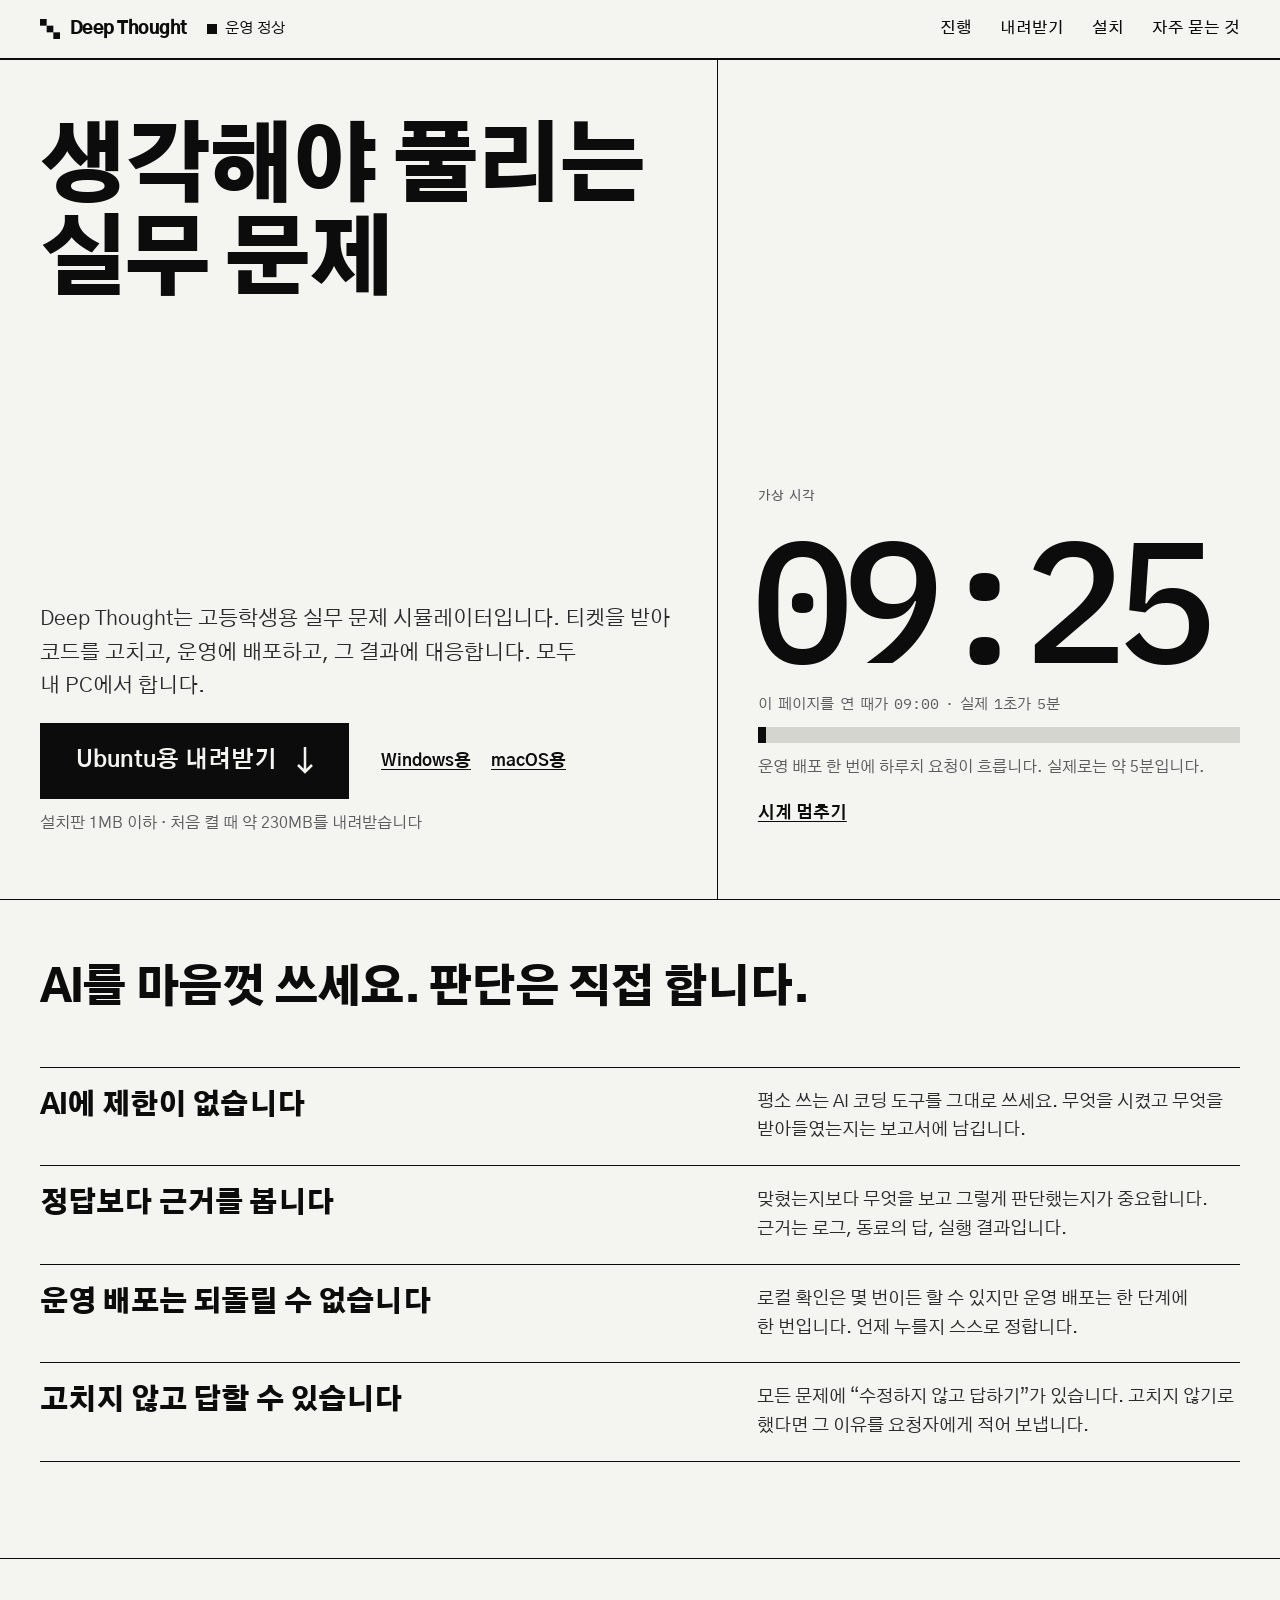
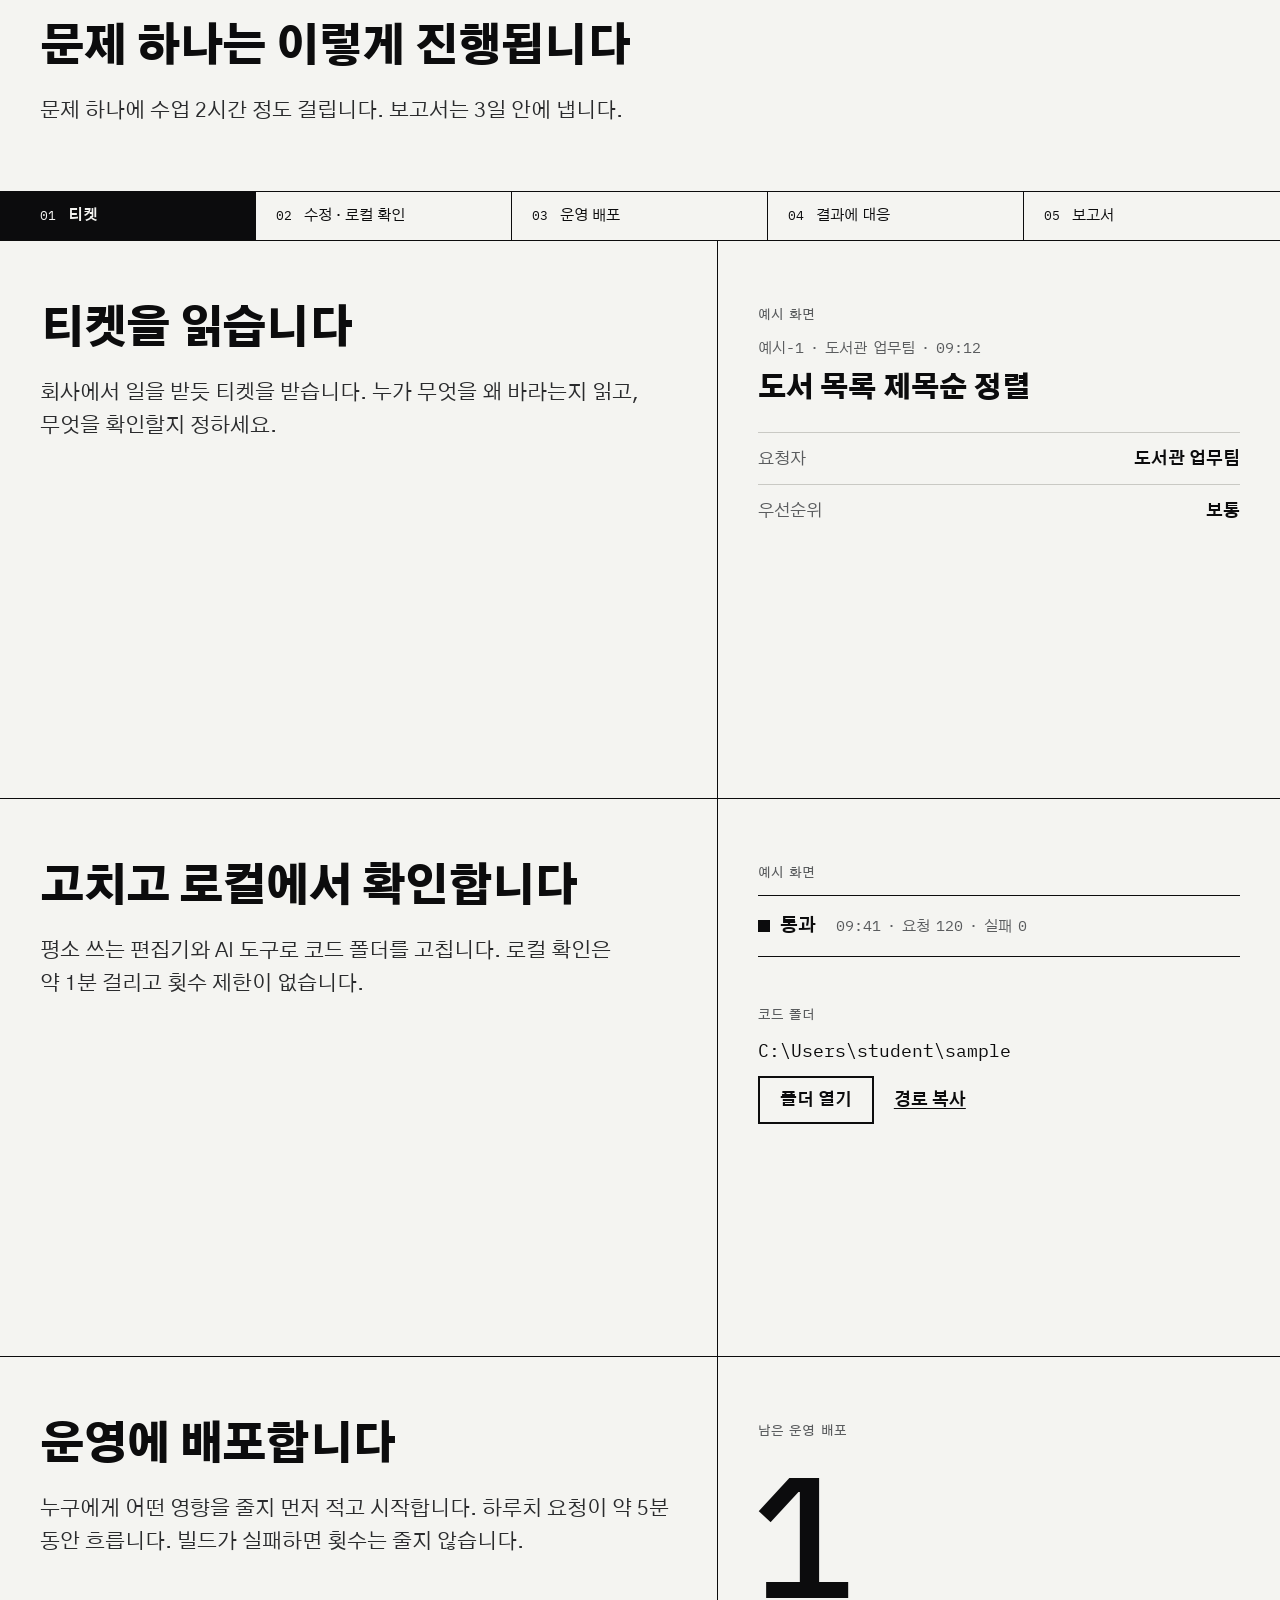
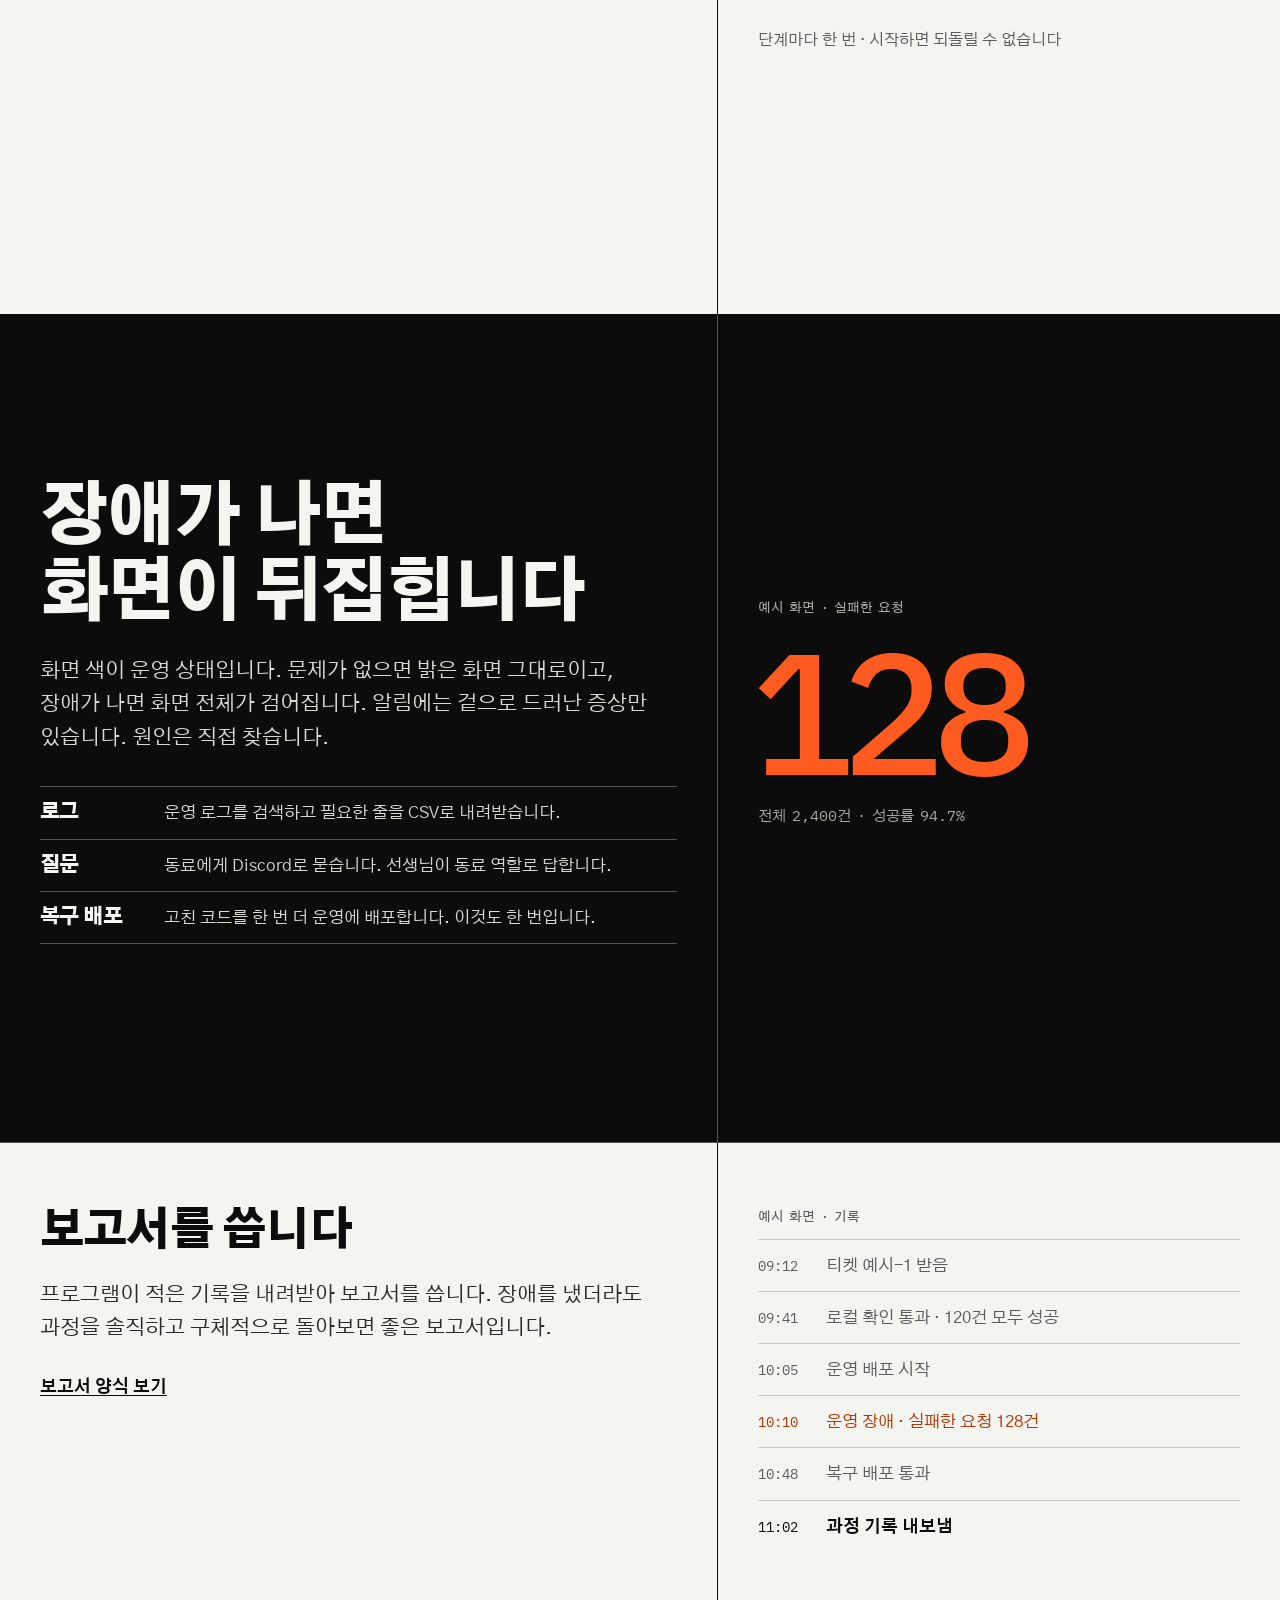
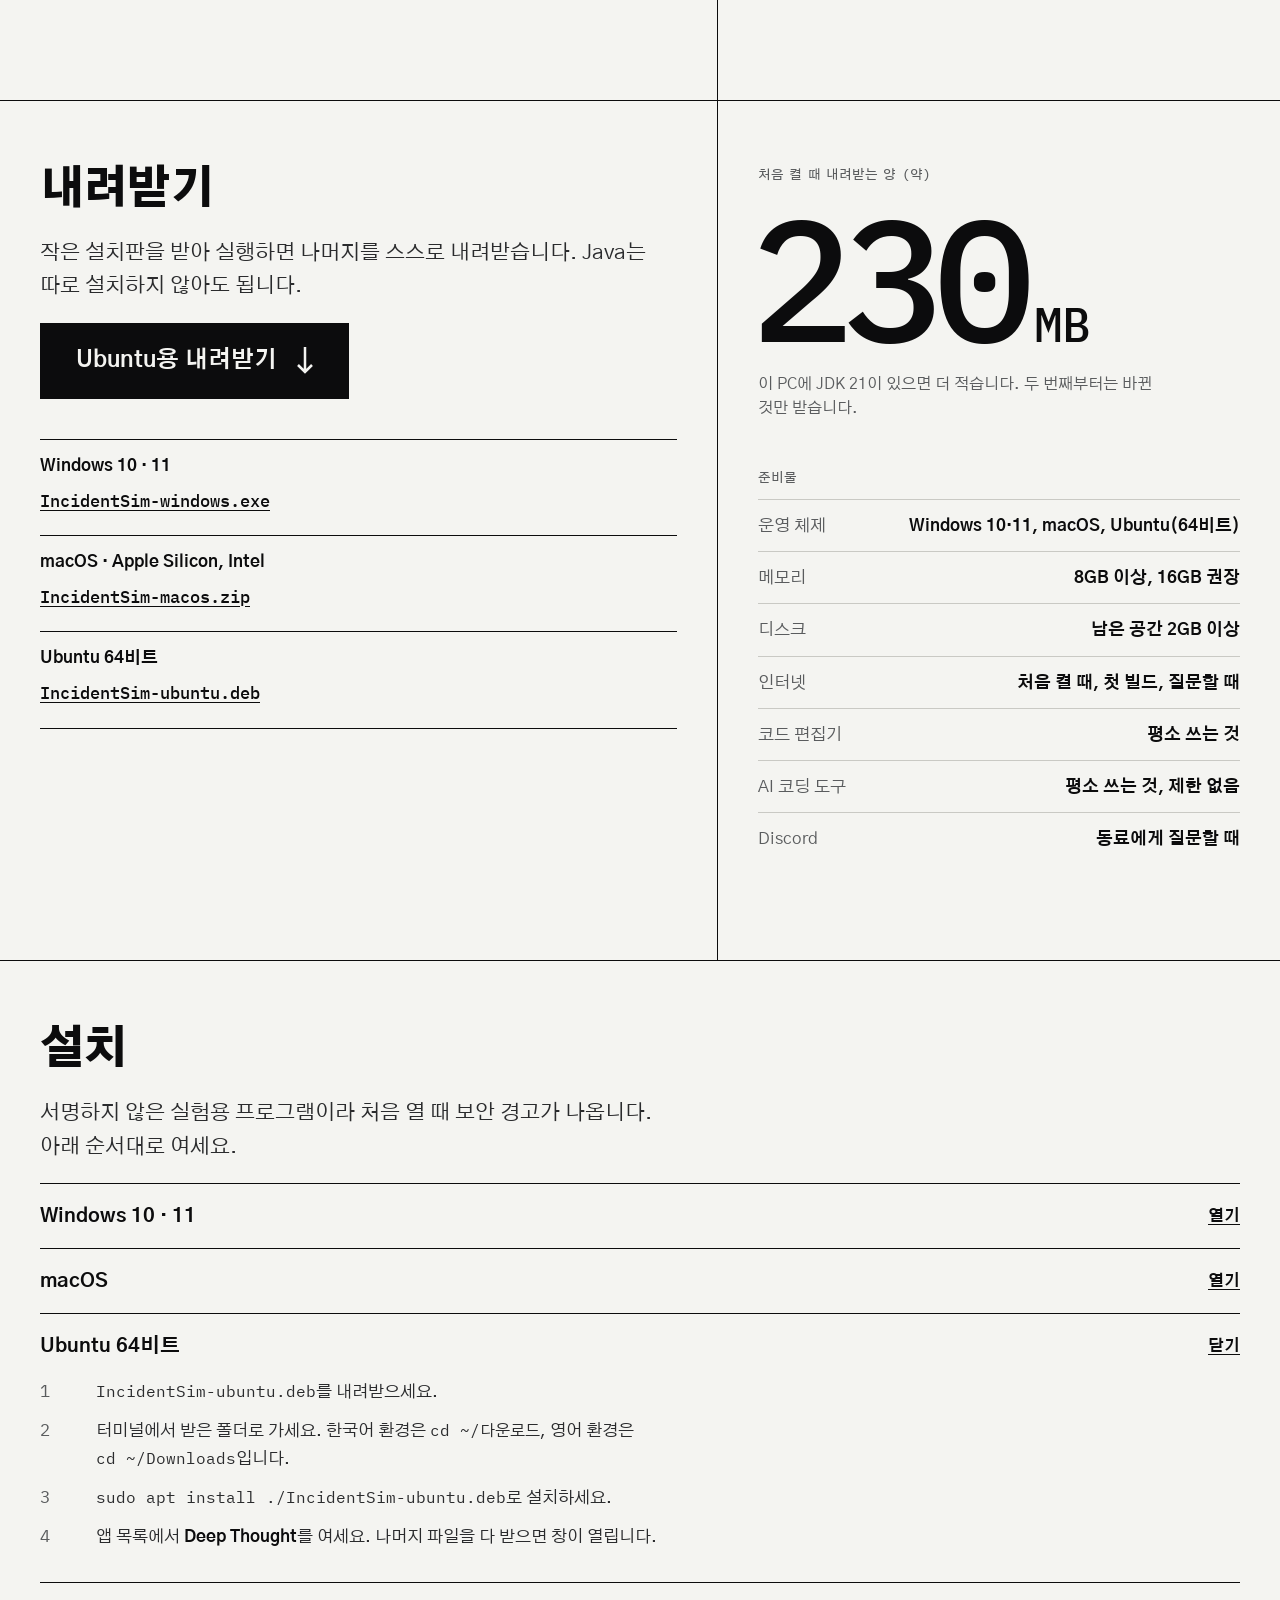
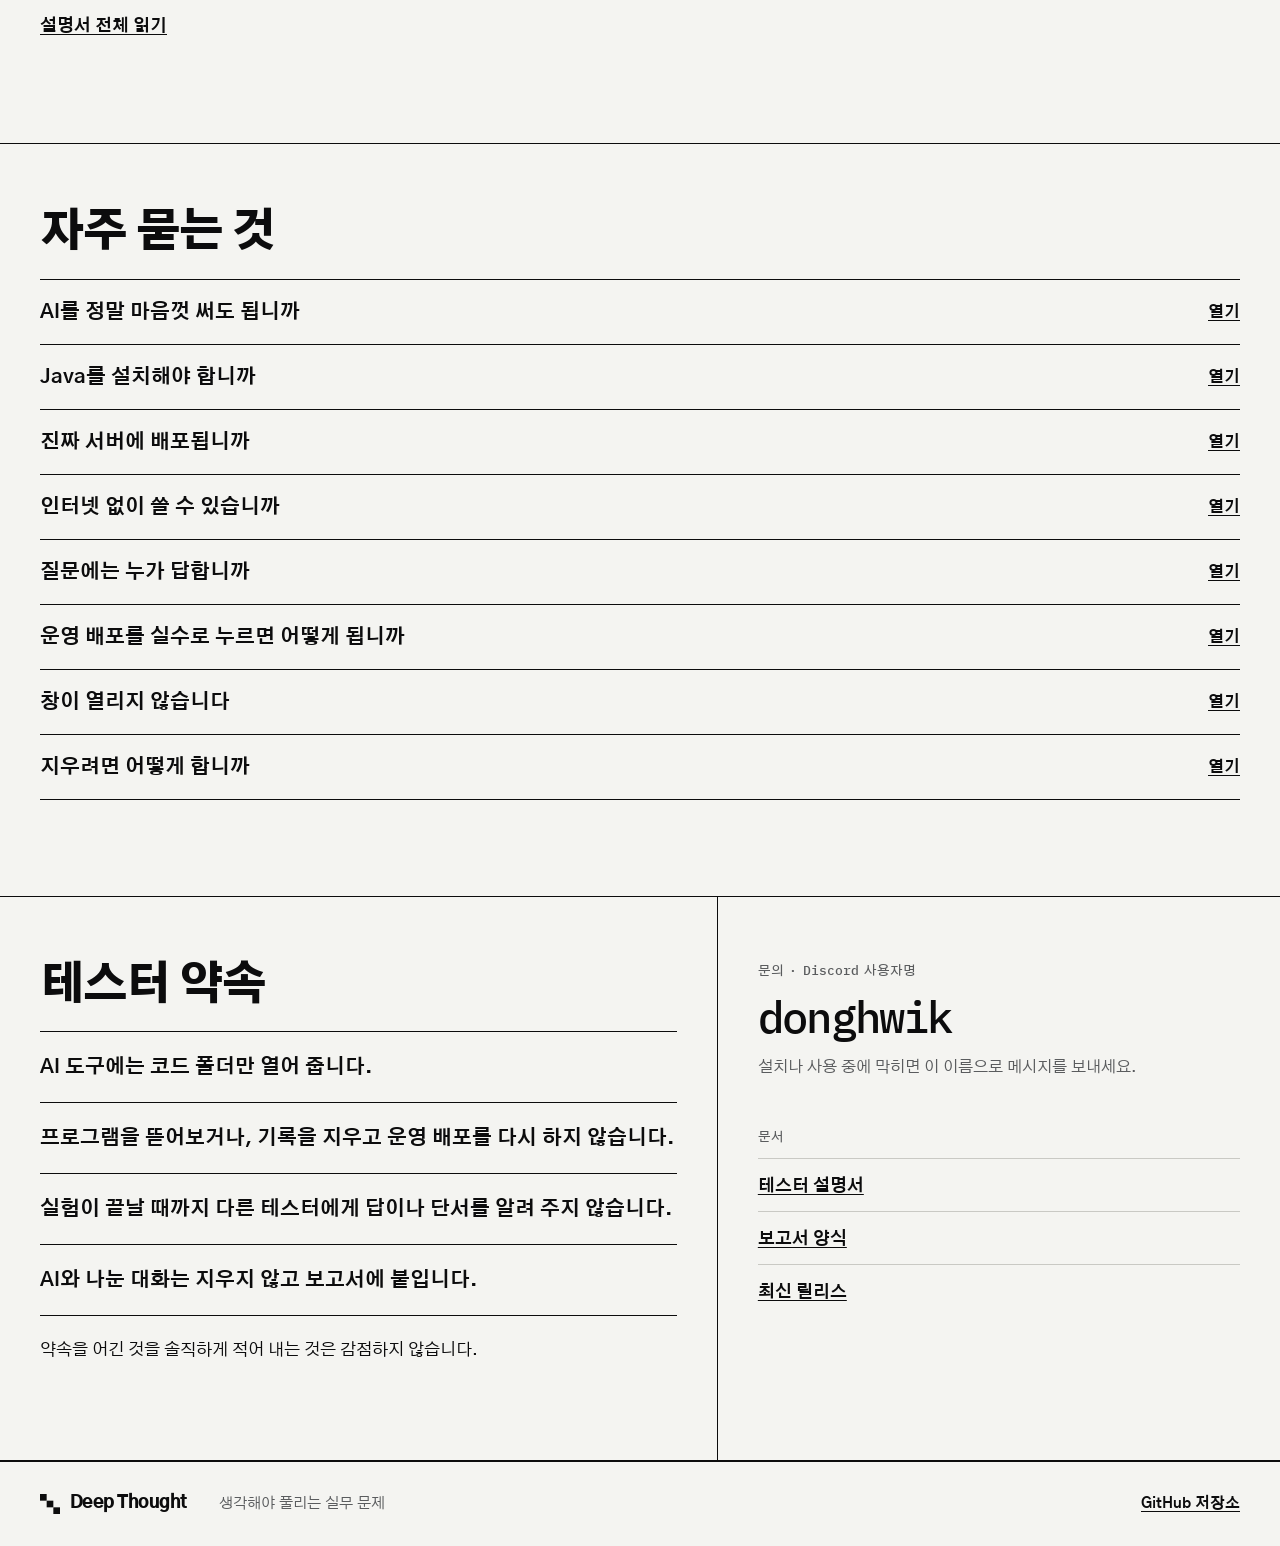
==== docs/index.html @ d958f4d1 "docs: 0.3 랜딩 페이지(docs/)와 테스터 설명서 - GitHub Pages 용 순수 HTML/CSS/JS 페이지, 404, OG 이미지, favicon - README " ====
<!doctype html>
<html lang="ko">
<head>
<meta charset="utf-8">
<meta name="viewport" content="width=device-width, initial-scale=1">
<title>Deep Thought · 생각해야 풀리는 실무 문제</title>
<meta name="description" content="티켓을 받아 코드를 고치고, 운영에 배포하고, 그 결과에 대응합니다. 내 PC에서 하는 고등학생용 실무 문제 시뮬레이터 Deep Thought입니다.">
<link rel="canonical" href="https://camelcaramel.github.io/incident-sim-tester/">
<meta name="theme-color" content="#f4f4f1">
<meta property="og:type" content="website">
<meta property="og:locale" content="ko_KR">
<meta property="og:site_name" content="Deep Thought">
<meta property="og:title" content="Deep Thought · 생각해야 풀리는 실무 문제">
<meta property="og:description" content="티켓을 받아 코드를 고치고, 운영에 배포하고, 그 결과에 대응합니다. 내 PC에서 하는 고등학생용 실무 문제 시뮬레이터입니다.">
<meta property="og:url" content="https://camelcaramel.github.io/incident-sim-tester/">
<meta property="og:image" content="https://camelcaramel.github.io/incident-sim-tester/assets/og.png">
<meta property="og:image:type" content="image/png">
<meta property="og:image:width" content="1200">
<meta property="og:image:height" content="630">
<meta property="og:image:alt" content="Deep Thought, 생각해야 풀리는 실무 문제">
<meta name="twitter:card" content="summary_large_image">
<link rel="icon" href="assets/favicon.svg" type="image/svg+xml">
<link rel="preconnect" href="https://fonts.googleapis.com">
<link rel="preconnect" href="https://fonts.gstatic.com" crossorigin>
<link rel="stylesheet" href="https://fonts.googleapis.com/css2?family=Gothic+A1:wght@400;500;700;900&amp;family=IBM+Plex+Mono:wght@400;500&amp;display=swap">
<link rel="stylesheet" href="assets/tokens.css">
<link rel="stylesheet" href="assets/site.css">
<script src="assets/site.js" defer></script>
</head>
<body>
<a class="skip" href="#main">본문으로 건너뛰기</a>

<header class="header" id="top">
  <div class="header-main">
    <a class="brand" href="#top"><svg aria-hidden="true" width="20" height="20" viewBox="0 0 6 6"><rect class="m" x="0" y="0" width="2" height="2"/><rect class="m" x="2" y="2" width="2" height="2"/><rect class="m m3" x="4" y="4" width="2" height="2"/></svg>Deep Thought</a>
    <span class="state"><i aria-hidden="true"></i><span id="state">운영 정상</span></span>
  </div>
  <nav class="nav" aria-label="이 페이지">
    <a href="#flow">진행</a>
    <a href="#download">내려받기</a>
    <a href="#install">설치</a>
    <a href="#faq">자주 묻는 것</a>
  </nav>
</header>

<main id="main">

<section class="split hero" aria-labelledby="h-hero">
  <div class="col">
    <h1 id="h-hero" class="hero-title">생각해야 풀리는 실무 문제</h1>
    <p class="lead measure">Deep Thought는 고등학생용 실무 문제 시뮬레이터입니다. 티켓을 받아 코드를 고치고, 운영에 배포하고, 그 결과에 대응합니다. 모두 내&nbsp;PC에서 합니다.</p>
    <div class="get" data-get>
      <a class="primary" data-get-main href="https://github.com/camelcaramel/incident-sim-tester/releases/latest/download/IncidentSim-windows.exe"><span data-get-label>Windows용 내려받기</span><svg aria-hidden="true" width="16" height="28" viewBox="0 0 16 28" fill="none" stroke="currentColor" stroke-width="2.5"><path d="M8 0v25M1 18l7 7 7-7"/></svg></a>
      <p class="others">
        <a class="link" data-get-other href="https://github.com/camelcaramel/incident-sim-tester/releases/latest/download/IncidentSim-macos.zip">macOS용</a>
        <a class="link" data-get-other href="https://github.com/camelcaramel/incident-sim-tester/releases/latest/download/IncidentSim-ubuntu.deb">Ubuntu용</a>
      </p>
      <p class="say">설치판 1MB 이하 · 처음 켤 때 약 230MB를 내려받습니다</p>
      <p class="note" data-release hidden></p>
      <p class="say" data-mobile hidden>PC에서 쓰는 프로그램입니다. 이 주소를 PC에서 여세요.</p>
    </div>
  </div>
  <div class="col side clock">
    <p class="eyebrow">가상 시각</p>
    <p class="xl" id="clock" aria-hidden="true">09:00</p>
    <p class="sr">이 페이지를 연 때를 9시로 하고 실제 1초에 가상 5분씩 흐르는 시계입니다.</p>
    <p class="cap" id="clock-cap">이 페이지를 연 때가 09:00 · 실제 1초가 5분</p>
    <div class="bar" aria-hidden="true"><div id="clock-bar"></div></div>
    <p class="say">운영 배포 한 번에 하루치 요청이 흐릅니다. 실제로는 약 5분입니다.</p>
    <button class="link" type="button" id="clock-toggle" hidden>시계 멈추기</button>
  </div>
</section>

<section class="block" aria-labelledby="h-diff">
  <h2 id="h-diff" class="title">AI를 마음껏 쓰세요. 판단은 직접 합니다.</h2>
  <dl class="pairs">
    <div><dt>AI에 제한이 없습니다</dt><dd>평소 쓰는 AI 코딩 도구를 그대로 쓰세요. 무엇을 시켰고 무엇을 받아들였는지는 보고서에 남깁니다.</dd></div>
    <div><dt>정답보다 근거를 봅니다</dt><dd>맞혔는지보다 무엇을 보고 그렇게 판단했는지가 중요합니다. 근거는 로그, 동료의 답, 실행 결과입니다.</dd></div>
    <div><dt>운영 배포는 되돌릴 수 없습니다</dt><dd>로컬 확인은 몇 번이든 할 수 있지만 운영 배포는 한 단계에 한&nbsp;번입니다. 언제 누를지 스스로 정합니다.</dd></div>
    <div><dt>고치지 않고 답할 수 있습니다</dt><dd>모든 문제에 “수정하지 않고 답하기”가 있습니다. 고치지 않기로 했다면 그 이유를 요청자에게 적어 보냅니다.</dd></div>
  </dl>
</section>

<section class="flow" id="flow" aria-labelledby="h-flow">
  <div class="block flow-head">
    <h2 id="h-flow" class="title">문제 하나는 이렇게 진행됩니다</h2>
    <p class="lead measure">문제 하나에 수업 2시간 정도 걸립니다. 보고서는 3일 안에 냅니다.</p>
  </div>
  <ol class="steps" id="steps" aria-label="진행 단계">
    <li class="now" aria-current="step"><b>01<span class="of"> / 05</span></b><span>티켓</span></li>
    <li><b>02<span class="of"> / 05</span></b><span>수정 · 로컬 확인</span></li>
    <li><b>03<span class="of"> / 05</span></b><span>운영 배포</span></li>
    <li><b>04<span class="of"> / 05</span></b><span>결과에 대응</span></li>
    <li><b>05<span class="of"> / 05</span></b><span>보고서</span></li>
  </ol>

  <article class="split step" data-step aria-labelledby="h-s1">
    <div class="col">
      <h3 id="h-s1" class="title">티켓을 읽습니다</h3>
      <p class="lead measure">회사에서 일을 받듯 티켓을 받습니다. 누가 무엇을 왜 바라는지 읽고, 무엇을 확인할지 정하세요.</p>
    </div>
    <figure class="col side">
      <figcaption class="eyebrow">예시 화면</figcaption>
      <div role="img" aria-label="티켓 예시. 도서 목록을 제목순으로 정렬해 달라는 요청입니다." class="stack">
        <p class="cap">예시-1 · 도서관 업무팀 · 09:12</p>
        <p class="subhead">도서 목록 제목순 정렬</p>
        <ul class="kv">
          <li><span>요청자</span><b>도서관 업무팀</b></li>
          <li><span>우선순위</span><b>보통</b></li>
        </ul>
      </div>
    </figure>
  </article>

  <article class="split step" data-step aria-labelledby="h-s2">
    <div class="col">
      <h3 id="h-s2" class="title">고치고 로컬에서 확인합니다</h3>
      <p class="lead measure">평소 쓰는 편집기와 AI 도구로 코드 폴더를 고칩니다. 로컬 확인은 약&nbsp;1분 걸리고 횟수 제한이 없습니다.</p>
    </div>
    <figure class="col side">
      <figcaption class="eyebrow">예시 화면</figcaption>
      <div role="img" aria-label="로컬 확인 예시. 요청 120건이 모두 통과했고, 아래에 코드 폴더 경로가 있습니다." class="stack">
        <p class="status"><span class="word"><i></i>통과</span><span class="cap">09:41 · 요청 120 · 실패 0</span></p>
        <p class="eyebrow gap">코드 폴더</p>
        <p class="path">C:\Users\student\sample</p>
        <p class="acts"><span class="secondary">폴더 열기</span><span class="fake-link">경로 복사</span></p>
      </div>
    </figure>
  </article>

  <article class="split step" data-step aria-labelledby="h-s3">
    <div class="col">
      <h3 id="h-s3" class="title">운영에 배포합니다</h3>
      <p class="lead measure">누구에게 어떤 영향을 줄지 먼저 적고 시작합니다. 하루치 요청이 약&nbsp;5분 동안 흐릅니다. 빌드가 실패하면 횟수는 줄지 않습니다.</p>
    </div>
    <figure class="col side">
      <figcaption class="eyebrow">남은 운영 배포</figcaption>
      <p class="xl">1</p>
      <p class="say">단계마다 한 번 · 시작하면 되돌릴 수 없습니다</p>
    </figure>
  </article>

  <article class="split step incident" data-step data-theme="incident" aria-labelledby="h-s4">
    <div class="col">
      <h3 id="h-s4" class="headline">장애가 나면 화면이 뒤집힙니다</h3>
      <p class="lead measure">화면 색이 운영 상태입니다. 문제가 없으면 밝은 화면 그대로이고, 장애가 나면 화면 전체가 검어집니다. 알림에는 겉으로 드러난 증상만 있습니다. 원인은 직접 찾습니다.</p>
      <dl class="pairs tight">
        <div><dt>로그</dt><dd>운영 로그를 검색하고 필요한 줄을 CSV로 내려받습니다.</dd></div>
        <div><dt>질문</dt><dd>동료에게 Discord로 묻습니다. 선생님이 동료 역할로 답합니다.</dd></div>
        <div><dt>복구 배포</dt><dd>고친 코드를 한 번 더 운영에 배포합니다. 이것도 한&nbsp;번입니다.</dd></div>
      </dl>
    </div>
    <figure class="col side">
      <figcaption class="eyebrow">예시 화면 · 실패한 요청</figcaption>
      <p class="xl bad">128</p>
      <p class="cap">전체 2,400건 · 성공률 94.7%</p>
    </figure>
  </article>

  <article class="split step" data-step aria-labelledby="h-s5">
    <div class="col">
      <h3 id="h-s5" class="title">보고서를 씁니다</h3>
      <p class="lead measure">프로그램이 적은 기록을 내려받아 보고서를 씁니다. 장애를 냈더라도 과정을 솔직하고 구체적으로 돌아보면 좋은 보고서입니다.</p>
      <p><a class="link" href="https://github.com/camelcaramel/incident-sim-tester/blob/main/docs/report-template.md">보고서 양식 보기</a></p>
    </div>
    <figure class="col side">
      <figcaption class="eyebrow">예시 화면 · 기록</figcaption>
      <div role="img" aria-label="기록 예시. 티켓을 받은 때부터 과정 기록을 내보낸 때까지 시간순으로 적혀 있습니다.">
        <ol class="rec">
          <li><span class="meta">09:12</span><span>티켓 예시-1 받음</span></li>
          <li><span class="meta">09:41</span><span>로컬 확인 통과 · 120건 모두 성공</span></li>
          <li><span class="meta">10:05</span><span>운영 배포 시작</span></li>
          <li class="bad"><span class="meta">10:10</span><span>운영 장애 · 실패한 요청 128건</span></li>
          <li><span class="meta">10:48</span><span>복구 배포 통과</span></li>
          <li class="last"><span class="meta">11:02</span><span>과정 기록 내보냄</span></li>
        </ol>
      </div>
    </figure>
  </article>
</section>

<section class="split" id="download" aria-labelledby="h-download">
  <div class="col">
    <h2 id="h-download" class="title">내려받기</h2>
    <p class="lead measure">작은 설치판을 받아 실행하면 나머지를 스스로 내려받습니다. Java는 따로 설치하지 않아도 됩니다.</p>
    <div class="get" data-get>
      <a class="primary" data-get-main href="https://github.com/camelcaramel/incident-sim-tester/releases/latest/download/IncidentSim-windows.exe"><span data-get-label>Windows용 내려받기</span><svg aria-hidden="true" width="16" height="28" viewBox="0 0 16 28" fill="none" stroke="currentColor" stroke-width="2.5"><path d="M8 0v25M1 18l7 7 7-7"/></svg></a>
      <p class="note" data-release hidden></p>
      <p class="say" data-mobile hidden>PC에서 쓰는 프로그램입니다. 이 주소를 PC에서 여세요.</p>
    </div>
    <ul class="files">
      <li data-asset="IncidentSim-windows.exe">
        <span class="os">Windows 10 · 11</span>
        <a class="link path" href="https://github.com/camelcaramel/incident-sim-tester/releases/latest/download/IncidentSim-windows.exe">IncidentSim-windows.exe</a>
        <span class="cap" data-size hidden></span>
        <span class="sha" data-sha hidden></span>
      </li>
      <li data-asset="IncidentSim-macos.zip">
        <span class="os">macOS · Apple Silicon, Intel</span>
        <a class="link path" href="https://github.com/camelcaramel/incident-sim-tester/releases/latest/download/IncidentSim-macos.zip">IncidentSim-macos.zip</a>
        <span class="cap" data-size hidden></span>
        <span class="sha" data-sha hidden></span>
      </li>
      <li data-asset="IncidentSim-ubuntu.deb">
        <span class="os">Ubuntu 64비트</span>
        <a class="link path" href="https://github.com/camelcaramel/incident-sim-tester/releases/latest/download/IncidentSim-ubuntu.deb">IncidentSim-ubuntu.deb</a>
        <span class="cap" data-size hidden></span>
        <span class="sha" data-sha hidden></span>
      </li>
    </ul>
  </div>
  <div class="col side">
    <p class="eyebrow">처음 켤 때 내려받는 양 (약)</p>
    <p class="xl">230<span class="unit">MB</span></p>
    <p class="say">이 PC에 JDK 21이 있으면 더 적습니다. 두 번째부터는 바뀐 것만 받습니다.</p>
    <p class="eyebrow gap">준비물</p>
    <ul class="kv">
      <li><span>운영 체제</span><b>Windows 10·11, macOS, Ubuntu(64비트)</b></li>
      <li><span>메모리</span><b>8GB 이상, 16GB 권장</b></li>
      <li><span>디스크</span><b>남은 공간 2GB 이상</b></li>
      <li><span>인터넷</span><b>처음 켤 때, 첫 빌드, 질문할 때</b></li>
      <li><span>코드 편집기</span><b>평소 쓰는 것</b></li>
      <li><span>AI 코딩 도구</span><b>평소 쓰는 것, 제한 없음</b></li>
      <li><span>Discord</span><b>동료에게 질문할 때</b></li>
    </ul>
  </div>
</section>

<section class="block" id="install" aria-labelledby="h-install">
  <h2 id="h-install" class="title">설치</h2>
  <p class="lead measure">서명하지 않은 실험용 프로그램이라 처음 열 때 보안 경고가 나옵니다. 아래 순서대로 여세요.</p>
  <div class="folds">
    <details data-os="windows" open>
      <summary>Windows 10 · 11</summary>
      <ol class="how">
        <li><code>IncidentSim-windows.exe</code>를 내려받으세요. 브라우저가 막으면 내려받기 목록에서 <b>유지</b>를 고르세요.</li>
        <li>받은 파일을 두 번 눌러 실행하세요.</li>
        <li>“Windows의 PC 보호” 창이 나오면 <b>추가 정보</b>를 누르고 <b>실행</b>을 누르세요.</li>
        <li>설치가 끝나면 나머지 파일을 내려받습니다. 다 받으면 프로그램 창이 열립니다.</li>
        <li>다음부터는 시작 메뉴의 바로 가기로 여세요.</li>
      </ol>
    </details>
    <details data-os="macos">
      <summary>macOS</summary>
      <ol class="how">
        <li><code>IncidentSim-macos.zip</code>을 내려받아 압축을 푸세요. Safari는 저절로 풉니다.</li>
        <li><code>IncidentSim</code> 앱을 <b>응용 프로그램</b> 폴더로 옮기고 두 번 눌러 여세요.</li>
        <li>열 수 없다는 경고가 나오면 <b>완료</b>를 누르세요. 휴지통으로 옮기지 마세요.</li>
        <li><b>시스템 설정 → 개인정보 보호 및 보안</b>을 열고 아래쪽에서 <b>그래도 열기</b>를 누르세요. 다시 묻는 창에서도 여세요.</li>
        <li>나머지 파일을 다 받으면 프로그램 창이 열립니다. 다음부터는 경고 없이 열립니다.</li>
      </ol>
    </details>
    <details data-os="ubuntu">
      <summary>Ubuntu 64비트</summary>
      <ol class="how">
        <li><code>IncidentSim-ubuntu.deb</code>를 내려받으세요.</li>
        <li>터미널에서 받은 폴더로 가세요. 한국어 환경은 <code>cd ~/다운로드</code>, 영어 환경은 <code>cd ~/Downloads</code>입니다.</li>
        <li><code>sudo apt install ./IncidentSim-ubuntu.deb</code>로 설치하세요.</li>
        <li>앱 목록에서 <b>Deep Thought</b>를 여세요. 나머지 파일을 다 받으면 창이 열립니다.</li>
      </ol>
    </details>
  </div>
  <p><a class="link" href="https://github.com/camelcaramel/incident-sim-tester#readme">설명서 전체 읽기</a></p>
</section>

<section class="block" id="faq" aria-labelledby="h-faq">
  <h2 id="h-faq" class="title">자주 묻는 것</h2>
  <div class="folds">
    <details><summary>AI를 정말 마음껏 써도 됩니까</summary><p>네. 도구도 횟수도 제한하지 않습니다. 다만 AI 도구에는 코드 폴더만 열어 주고, 나눈 대화는 지우지 말고 보고서에 붙이세요.</p></details>
    <details><summary>Java를 설치해야 합니까</summary><p>아니요. 이 PC에 JDK 21이 없으면 프로그램이 자기 폴더 안에 내려받아 씁니다.</p></details>
    <details><summary>진짜 서버에 배포됩니까</summary><p>아니요. 운영 서버도, 그곳에 오는 요청도 모두 내 PC 안에서 돕니다.</p></details>
    <details><summary>인터넷 없이 쓸 수 있습니까</summary><p>처음 켤 때, 문제의 첫 빌드 때, Discord로 질문할 때는 인터넷이 필요합니다. 필요한 파일을 모두 받은 뒤에는 인터넷이 없어도 켜집니다.</p></details>
    <details><summary>질문에는 누가 답합니까</summary><p>선생님이 동료 역할로 Discord에서 답합니다. 프로그램은 질문을 복사하고 Discord를 열기만 합니다. 저절로 보내는 것은 없습니다.</p></details>
    <details><summary>운영 배포를 실수로 누르면 어떻게 됩니까</summary><p>영향 분석 메모를 쓰고 확인 칸을 채운 뒤 시작 버튼을 눌러야 배포가 시작됩니다. 그 전에는 취소할 수 있습니다. 시작하면 되돌릴 수 없습니다.</p></details>
    <details><summary>창이 열리지 않습니다</summary><p>브라우저에서 <code>http://127.0.0.1:17300/</code>을 여세요. 그래도 안 되면 프로그램 아이콘을 다시 누르세요. 진행 상황은 그대로 남아 있습니다.</p></details>
    <details><summary>지우려면 어떻게 합니까</summary><p>먼저 프로그램 안의 “데이터 모두 지우기”로 기록과 코드 폴더를 지우고, 그다음 프로그램을 제거하세요. 운영 체제별 제거 방법은 <a href="https://github.com/camelcaramel/incident-sim-tester#readme">설명서</a>에 있습니다.</p></details>
  </div>
</section>

<section class="split" id="promise" aria-labelledby="h-promise">
  <div class="col">
    <h2 id="h-promise" class="title">테스터 약속</h2>
    <ul class="promise">
      <li>AI 도구에는 코드 폴더만 열어 줍니다.</li>
      <li>프로그램을 뜯어보거나, 기록을 지우고 운영 배포를 다시 하지 않습니다.</li>
      <li>실험이 끝날 때까지 다른 테스터에게 답이나 단서를 알려 주지 않습니다.</li>
      <li>AI와 나눈 대화는 지우지 않고 보고서에 붙입니다.</li>
    </ul>
    <p class="measure">약속을 어긴 것을 솔직하게 적어 내는 것은 감점하지 않습니다.</p>
  </div>
  <div class="col side" id="contact">
    <p class="eyebrow">문의 · Discord 사용자명</p>
    <p class="name">donghwik</p>
    <p class="say">설치나 사용 중에 막히면 이 이름으로 메시지를 보내세요.</p>
    <p class="eyebrow gap">문서</p>
    <ul class="docs">
      <li><a href="https://github.com/camelcaramel/incident-sim-tester#readme">테스터 설명서</a></li>
      <li><a href="https://github.com/camelcaramel/incident-sim-tester/blob/main/docs/report-template.md">보고서 양식</a></li>
      <li><a href="https://github.com/camelcaramel/incident-sim-tester/releases/latest">최신 릴리스</a></li>
    </ul>
  </div>
</section>

</main>

<footer class="footer">
  <span class="brand"><svg aria-hidden="true" width="20" height="20" viewBox="0 0 6 6"><rect class="m" x="0" y="0" width="2" height="2"/><rect class="m" x="2" y="2" width="2" height="2"/><rect class="m m3" x="4" y="4" width="2" height="2"/></svg>Deep Thought</span>
  <span>생각해야 풀리는 실무 문제</span>
  <a href="https://github.com/camelcaramel/incident-sim-tester">GitHub 저장소</a>
</footer>
</body>
</html>
---- docs/assets/tokens.css ----
/* 출처: incident-sim 저장소 docs/design-system/tokens.css 의 사본 (2026-11-25). 여기서 고치지 말고 원본을 고친 뒤 다시 복사한다. */
/* Deep Thought — tokens.json 에서 옮긴 파일. 값의 기준은 tokens.json 이고, 값을 바꿀 때는 두 파일을 함께 고친다. */
/* 글꼴: https://fonts.googleapis.com/css2?family=Gothic+A1:wght@400;500;700;900&family=IBM+Plex+Mono:wght@400;500&display=swap */

/* 색: 정상(normal)이 기본, 장애(incident)는 <html data-theme="incident"> */
:root,
[data-theme='normal'] {
  --ground: #f4f4f1;
  --ink: #0c0c0d;
  --ink-soft: #2a2b2d;
  --muted: #5a5c5e;
  --rule: #0c0c0d;
  --hairline: #c9c9c4;
  --signal: #b83600;
  --action: #0c0c0d;
  --on-action: #f4f4f1;
  --field: #ffffff;
  --track: #d5d5d0;
  --danger: #b83600;
  --on-danger: #ffffff;
  color-scheme: light;
}

[data-theme='incident'] {
  --ground: #0c0c0d;
  --ink: #f4f4f1;
  --ink-soft: #d9d9d4;
  --muted: #a8a8a2;
  --rule: #55554f;
  --hairline: #3b3b39;
  --signal: #ff5a1f;
  --action: #ff5a1f;
  --on-action: #0c0c0d;
  --field: #0c0c0d;
  --track: #3b3b39;
  --danger: #ff5a1f;
  --on-danger: #0c0c0d;
  color-scheme: dark;
}

:root {
  /* 간격 */
  --space-1: 4px;
  --space-2: 8px;
  --space-3: 12px;
  --space-5: 20px;
  --space-8: 32px;
  --space-9: 36px;
  --space-10: 40px;
  --space-16: 64px;

  /* 모서리: 전부 직각 */
  --radius-none: 0px;

  /* 크기 */
  --control-lg: 76px;
  --control-md: 64px;
  --control-sm: 48px;
  --target-min: 44px;
  --header-height: 60px;
  --rule-strong: 2px;
  --rule-thin: 1px;
  --aside-width: 360px;
  --measure: 30em;

  /* 글꼴 */
  --font-sans: 'Gothic A1', 'Malgun Gothic', 'Apple SD Gothic Neo', sans-serif;
  --font-mono: 'IBM Plex Mono', Consolas, 'D2Coding', monospace;
}

/* 글자 모양 */
.headline { font-family: var(--font-sans); font-size: 68px; line-height: 1.12; font-weight: 900; letter-spacing: -0.04em; }
.title { font-family: var(--font-sans); font-size: 44px; line-height: 1.15; font-weight: 900; letter-spacing: -0.04em; }
.dialog-title { font-family: var(--font-sans); font-size: 36px; line-height: 1.2; font-weight: 900; letter-spacing: -0.04em; }
.subhead { font-family: var(--font-sans); font-size: 28px; line-height: 1.3; font-weight: 900; letter-spacing: -0.03em; }
.action-label { font-family: var(--font-sans); font-size: 23px; line-height: 1.2; font-weight: 700; }
.lead { font-family: var(--font-sans); font-size: 21px; line-height: 1.6; font-weight: 400; }
.label { font-family: var(--font-sans); font-size: 18px; line-height: 1.6; font-weight: 700; }
.body { font-family: var(--font-sans); font-size: 17px; line-height: 1.6; font-weight: 400; }
.small { font-family: var(--font-sans); font-size: 15px; line-height: 1.6; font-weight: 400; }
.numeral-xl { font-family: var(--font-mono); font-size: 200px; line-height: 1; font-weight: 500; letter-spacing: -0.06em; }
.numeral-lg { font-family: var(--font-mono); font-size: 104px; line-height: 1.05; font-weight: 500; letter-spacing: -0.06em; }
.path { font-family: var(--font-mono); font-size: 18px; line-height: 1.5; font-weight: 400; }
.data { font-family: var(--font-mono); font-size: 15px; line-height: 1.5; font-weight: 400; }
.meta { font-family: var(--font-mono); font-size: 14px; line-height: 1.5; font-weight: 400; }
.eyebrow { font-family: var(--font-mono); font-size: 13px; line-height: 1.5; font-weight: 500; }
---- docs/assets/site.css ----
/* Deep Thought 랜딩 페이지. 색과 간격은 tokens.css 의 변수만 쓴다. */
*, *::before, *::after { box-sizing: border-box; }
html { -webkit-text-size-adjust: 100%; text-size-adjust: 100%; scroll-padding-top: var(--header-height); }
body { margin: 0; font-family: var(--font-sans); font-size: 17px; line-height: 1.6; word-break: keep-all; overflow-wrap: break-word; }
html, body, [data-theme] { background: var(--ground); color: var(--ink); }
h1, h2, h3, p, ul, ol, dl, dd, figure { margin: 0; }
ul, ol { padding: 0; list-style: none; }
a { color: inherit; text-underline-offset: 0.2em; }
code { font-family: var(--font-mono-ko); font-size: 0.94em; overflow-wrap: anywhere; }
svg { flex: none; }
:focus-visible { outline: 3px solid var(--ink); outline-offset: 3px; }
[hidden] { display: none !important; }

/* 고정폭 글꼴에는 한글이 없다. 한글이 섞이는 글줄은 숫자만 고정폭, 한글은 본문 글꼴로 쓴다 */
:root { --pad: var(--space-10); --font-mono-ko: 'IBM Plex Mono', var(--font-sans); }

.sr { position: absolute; width: 1px; height: 1px; overflow: hidden; clip-path: inset(50%); white-space: nowrap; }
.skip { position: absolute; left: var(--pad); top: -100px; z-index: 30; padding: var(--space-3) var(--space-5); background: var(--ink); color: var(--ground); font-weight: 700; }
.skip:focus { top: var(--space-2); }
.measure { max-width: var(--measure); }
p, dd, li { text-wrap: pretty; }
.lead { color: var(--ink-soft); }
.title, .headline, .hero-title, .subhead { text-wrap: balance; }
.eyebrow, .cap, .note, .say { color: var(--muted); }
.say { font-size: 16px; line-height: 1.5; }
.cap, .note { font-size: 15px; line-height: 1.5; }
.cap, .note, .eyebrow, .meta { font-family: var(--font-mono-ko); word-spacing: -0.2em; }
.gap { margin-top: var(--space-9); }

/* 머리줄 */
.header { position: sticky; top: 0; z-index: 20; display: flex; align-items: center; justify-content: space-between; gap: 0 var(--space-8); min-height: var(--header-height); padding: 0 var(--pad); background: var(--ground); color: var(--ink); border-bottom: var(--rule-strong) solid var(--ink); }
.header-main { display: flex; align-items: center; gap: var(--space-5); }
.brand { display: inline-flex; align-items: center; gap: 10px; min-height: var(--target-min); font-size: 18px; font-weight: 900; letter-spacing: -0.03em; text-decoration: none; white-space: nowrap; }
.m { fill: var(--ink); }
.state { display: inline-flex; align-items: center; gap: var(--space-2); font-size: 15px; white-space: nowrap; }
.state i { width: 10px; height: 10px; background: var(--ink); }
.nav { display: flex; gap: 0 28px; }
.nav a { display: inline-flex; align-items: center; min-height: calc(var(--header-height) - var(--rule-strong)); padding-top: var(--space-1); border-bottom: var(--space-1) solid transparent; font-size: 16px; font-weight: 500; text-decoration: none; }
.nav a:hover { border-bottom-color: var(--hairline); }
.nav a[aria-current] { font-weight: 900; border-bottom-color: var(--ink); }
[data-theme='incident'] .header, .header[data-theme='incident'] { border-bottom-color: var(--signal); }
[data-theme='incident'] .state { color: var(--signal); font-weight: 700; }
[data-theme='incident'] .state i { background: var(--signal); }
[data-theme='incident'] .m3 { fill: var(--signal); }

/* 본문 뼈대: 왼쪽 할 일, 오른쪽 옆 칸. 사이는 1px 선 */
section, .step { border-bottom: var(--rule-thin) solid var(--rule); }
.flow { border-bottom: 0; }
.split { display: grid; grid-template-columns: minmax(0, 1fr) minmax(var(--aside-width), 44%); }
.split > .col { display: flex; flex-direction: column; align-items: flex-start; gap: var(--space-5); min-width: 0; padding: var(--space-16) var(--pad) calc(var(--space-16) + var(--space-8)); }
.split > .side { align-items: stretch; gap: var(--space-3); border-left: var(--rule-thin) solid var(--rule); }
.block { display: flex; flex-direction: column; align-items: flex-start; gap: var(--space-5); padding: var(--space-16) var(--pad) calc(var(--space-16) + var(--space-8)); }
.stack { display: flex; flex-direction: column; gap: var(--space-3); }

/* 첫 화면 */
.hero { min-height: min(calc(100svh - var(--header-height)), 900px); }
.hero > .col { padding-bottom: var(--space-16); }
.hero > .clock { justify-content: flex-end; }
.hero-title { max-width: 7.2em; font-size: clamp(40px, 6.7vw, 96px); line-height: 1.08; font-weight: 900; letter-spacing: -0.05em; }
.hero > .col > .lead { margin-top: auto; }
.get { display: flex; flex-wrap: wrap; align-items: center; gap: var(--space-3) var(--space-8); }
.get .note, .get .say { flex-basis: 100%; }
.others { display: flex; flex-wrap: wrap; gap: 0 var(--space-5); }
.primary { display: inline-flex; align-items: center; justify-content: space-between; gap: var(--space-5); min-height: var(--control-lg); padding: var(--space-2) var(--space-9); background: var(--action); color: var(--on-action); font-size: 23px; line-height: 1.2; font-weight: 700; text-decoration: none; }
.primary:hover { text-decoration: underline; text-decoration-thickness: 2px; text-underline-offset: 0.3em; }
.link { display: inline-flex; align-items: center; min-height: var(--target-min); padding: 0; border: 0; background: none; color: inherit; font: inherit; font-weight: 700; text-decoration: underline; text-underline-offset: 0.2em; cursor: pointer; }
.link.path { font-family: var(--font-mono); font-weight: 500; overflow-wrap: anywhere; }
.side > .link { align-self: flex-start; }

/* 큰 숫자 */
.xl { margin-left: -0.04em; font-family: var(--font-mono); font-size: clamp(96px, 13.4vw, 200px); line-height: 0.95; font-weight: 500; letter-spacing: -0.07em; white-space: nowrap; }
.xl.bad { color: var(--signal); }
.unit { margin-left: 0.2em; font-size: 0.28em; letter-spacing: -0.02em; }
.bar { height: 16px; background: var(--track); }
.bar div { width: 0; height: 16px; background: var(--ink); }

/* 이름과 설명이 짝을 이루는 줄. 설명은 옆 칸 선에 맞춘다 */
.pairs { align-self: stretch; margin-top: var(--space-8); border-bottom: var(--rule-thin) solid var(--rule); }
.pairs > div { display: grid; grid-template-columns: minmax(0, 1fr) calc(44% - var(--pad) * 1.12); gap: var(--space-1) var(--space-10); padding: var(--space-5) 0; border-top: var(--rule-thin) solid var(--rule); }
.pairs dt { font-size: 28px; line-height: 1.3; font-weight: 900; letter-spacing: -0.03em; }
.pairs dd { max-width: var(--measure); color: var(--ink-soft); font-size: 18px; }
.pairs.tight { margin-top: var(--space-3); }
.pairs.tight > div { grid-template-columns: 104px minmax(0, 1fr); gap: var(--space-5); padding: var(--space-3) 0; align-items: baseline; }
.pairs.tight dt { font-size: 20px; }
.pairs.tight dd { font-size: 17px; }

/* 진행 */
.flow-head { padding-bottom: var(--space-16); }
.steps { position: sticky; top: var(--header-height); z-index: 10; display: grid; grid-template-columns: repeat(5, minmax(0, 1fr)); background: var(--ground); color: var(--ink); border-top: var(--rule-thin) solid var(--rule); border-bottom: var(--rule-thin) solid var(--rule); font-size: 15px; }
.steps li { display: flex; align-items: baseline; gap: var(--space-3); padding: var(--space-3) var(--space-5); border-right: var(--rule-thin) solid var(--rule); }
.steps li:first-child { padding-left: var(--pad); }
.steps li:last-child { border-right: 0; }
.steps b { font-family: var(--font-mono); font-size: 13px; font-weight: 400; white-space: nowrap; }
.steps .of { display: none; }
.steps .done { color: var(--muted); }
.steps .now { background: var(--action); color: var(--on-action); font-weight: 700; }
.step { min-height: min(62svh, 560px); }
.step > .side { justify-content: flex-start; }
.step .subhead { margin-bottom: var(--space-3); }
.incident { min-height: min(92svh, 860px); }
.incident > .col, .incident > .side { justify-content: center; }

/* 예시 부품 */
.status { display: flex; flex-wrap: wrap; align-items: center; gap: var(--space-1) var(--space-5); padding: 16px 0; border-top: var(--rule-thin) solid var(--rule); border-bottom: var(--rule-thin) solid var(--rule); font-size: 18px; }
.word { display: inline-flex; align-items: center; gap: 10px; font-weight: 700; }
.word i { width: 12px; height: 12px; background: var(--ink); }
.path { overflow-wrap: anywhere; }
.acts { display: flex; flex-wrap: wrap; align-items: center; gap: var(--space-2) var(--space-5); }
.secondary { display: inline-flex; align-items: center; min-height: var(--control-sm); padding: 0 var(--space-5); border: var(--rule-strong) solid var(--ink); font-weight: 700; }
.fake-link { font-weight: 700; text-decoration: underline; text-underline-offset: 0.2em; }
.kv li { display: flex; flex-wrap: wrap; justify-content: space-between; gap: 0 16px; padding: 12px 0; border-top: var(--rule-thin) solid var(--hairline); }
.kv li > span { color: var(--muted); }
.rec li { display: grid; grid-template-columns: 56px minmax(0, 1fr); gap: var(--space-3); align-items: baseline; padding: var(--space-3) 0; border-top: var(--rule-thin) solid var(--hairline); color: var(--muted); }
.rec .bad { color: var(--signal); }
.rec .last { color: var(--ink); font-weight: 700; }

/* 내려받기 */
.files { align-self: stretch; margin-top: var(--space-5); border-bottom: var(--rule-thin) solid var(--rule); }
.files li { display: grid; grid-template-columns: minmax(0, 1fr) auto; gap: 0 var(--space-5); align-items: baseline; padding: var(--space-3) 0; border-top: var(--rule-thin) solid var(--rule); }
.files .os { grid-column: 1 / -1; font-weight: 700; }
.files .link { justify-self: start; }
.sha { grid-column: 1 / -1; font-family: var(--font-mono); font-size: 13px; line-height: 1.5; color: var(--muted); word-break: break-all; }

/* 접는 줄 */
.folds { align-self: stretch; border-bottom: var(--rule-thin) solid var(--rule); }
.folds details { border-top: var(--rule-thin) solid var(--rule); }
.folds summary { display: flex; align-items: center; justify-content: space-between; gap: var(--space-5); min-height: var(--control-md); padding: var(--space-3) 0; font-size: 20px; line-height: 1.4; font-weight: 700; cursor: pointer; list-style: none; }
.folds summary::-webkit-details-marker { display: none; }
.folds summary::after { content: '열기'; flex: none; font-size: 16px; text-decoration: underline; text-underline-offset: 0.2em; }
.folds details[open] > summary::after { content: '닫기'; }
.folds details > p { max-width: 40em; padding-bottom: var(--space-8); color: var(--ink-soft); }
.how { display: grid; gap: var(--space-3); max-width: 46em; padding-bottom: var(--space-8); counter-reset: how; }
.how li { position: relative; padding-left: 56px; color: var(--ink-soft); counter-increment: how; }
.how li::before { content: counter(how); position: absolute; left: 0; font-family: var(--font-mono); color: var(--muted); }
.how b { color: var(--ink); }

/* 약속과 문의 */
.promise { align-self: stretch; border-bottom: var(--rule-thin) solid var(--rule); }
.promise li { padding: var(--space-5) 0; border-top: var(--rule-thin) solid var(--rule); font-size: 20px; font-weight: 700; line-height: 1.5; }
.name { font-family: var(--font-mono); font-size: 44px; font-weight: 500; line-height: 1.15; letter-spacing: -0.04em; user-select: all; }
.docs li { border-top: var(--rule-thin) solid var(--hairline); }
.docs a { display: flex; align-items: center; min-height: 52px; font-weight: 700; }

.footer { display: flex; flex-wrap: wrap; align-items: center; gap: var(--space-2) var(--space-8); padding: var(--space-5) var(--pad); font-size: 15px; color: var(--muted); }
.footer .brand { color: var(--ink); }
.footer a { display: inline-flex; align-items: center; min-height: var(--target-min); margin-left: auto; color: var(--ink); font-weight: 700; }
main > section:last-child { border-bottom-width: var(--rule-strong); }

/* 좁은 창: 옆 칸이 본문 아래로 */
/* 낮은 노트북 화면: 첫 화면에 주 버튼이 들어오게 */
@media (min-width: 1024px) and (max-height: 760px) {
  .hero > .col { padding-top: var(--space-10); padding-bottom: var(--space-8); }
}

@media (max-width: 1023px) {
  .split { grid-template-columns: minmax(0, 1fr); }
  .split > .col { padding: var(--space-16) var(--pad) var(--space-10); }
  .split > .side { padding: var(--space-10) var(--pad) var(--space-16); border-left: 0; border-top: var(--rule-thin) solid var(--rule); }
  .step, .hero { min-height: 0; }
  .step > .side { padding-top: 0; border-top: 0; }
  .hero-title { max-width: none; font-size: clamp(40px, 9.4vw, 72px); }
  .headline { font-size: clamp(36px, 7.6vw, 60px); }
  .xl { font-size: clamp(96px, 22vw, 180px); }
  .block { padding-bottom: var(--space-16); }
  .pairs > div { grid-template-columns: minmax(0, 1fr); }
}

@media (max-width: 719px) {
  :root { --pad: var(--space-5); }
  .header { display: contents; }
  .header-main { position: sticky; top: 0; z-index: 20; justify-content: space-between; min-height: var(--header-height); padding: 0 var(--pad); background: var(--ground); color: var(--ink); border-bottom: var(--rule-strong) solid var(--ink); }
  [data-theme='incident'] .header-main { border-bottom-color: var(--signal); }
  .nav { gap: 0; padding: 0 var(--space-2); border-bottom: var(--rule-thin) solid var(--rule); background: var(--ground); color: var(--ink); }
  .nav a { flex: 1 1 auto; justify-content: center; min-height: 48px; white-space: nowrap; }
  .split > .col { padding-top: var(--space-10); }
  .split > .side { padding-bottom: var(--space-10); }
  .step > .side { padding-top: 0; }
  .block { padding-top: var(--space-10); padding-bottom: var(--space-10); }
  .title { font-size: 34px; }
  .headline { font-size: 36px; }
  .lead { font-size: 18px; }
  .subhead { font-size: 24px; }
  .pairs dt { font-size: 22px; }
  .pairs dd { font-size: 17px; }
  .get { align-self: stretch; }
  .primary { width: 100%; padding: var(--space-2) var(--space-5); }
  .pairs.tight > div { grid-template-columns: 84px minmax(0, 1fr); gap: var(--space-3); }
  .steps { grid-template-columns: minmax(0, 1fr); }
  .steps li { display: none; padding-left: var(--pad); border-right: 0; }
  .steps li.now { display: flex; }
  .steps .of { display: inline; }
  .files li { grid-template-columns: minmax(0, 1fr); }
  .how li { padding-left: var(--space-8); }
  .promise li { font-size: 18px; }
  .footer a { margin-left: 0; }
}
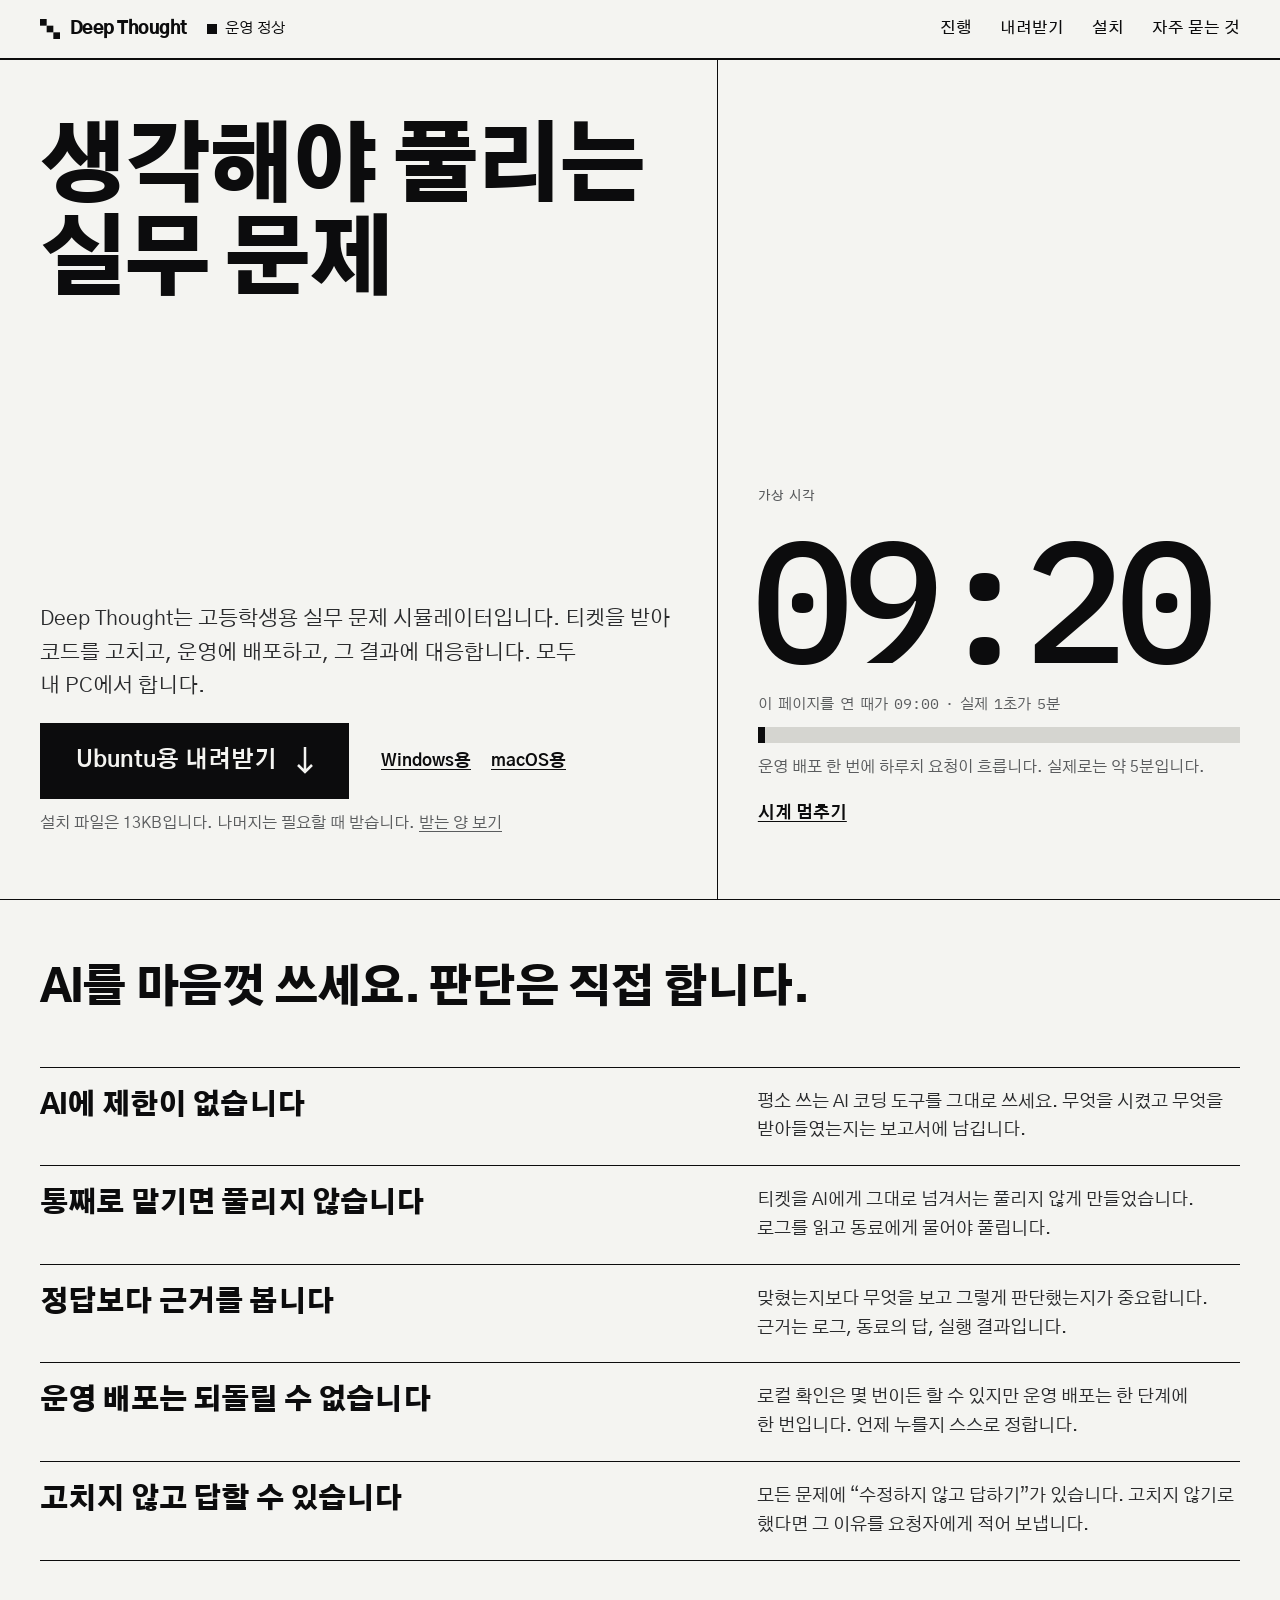
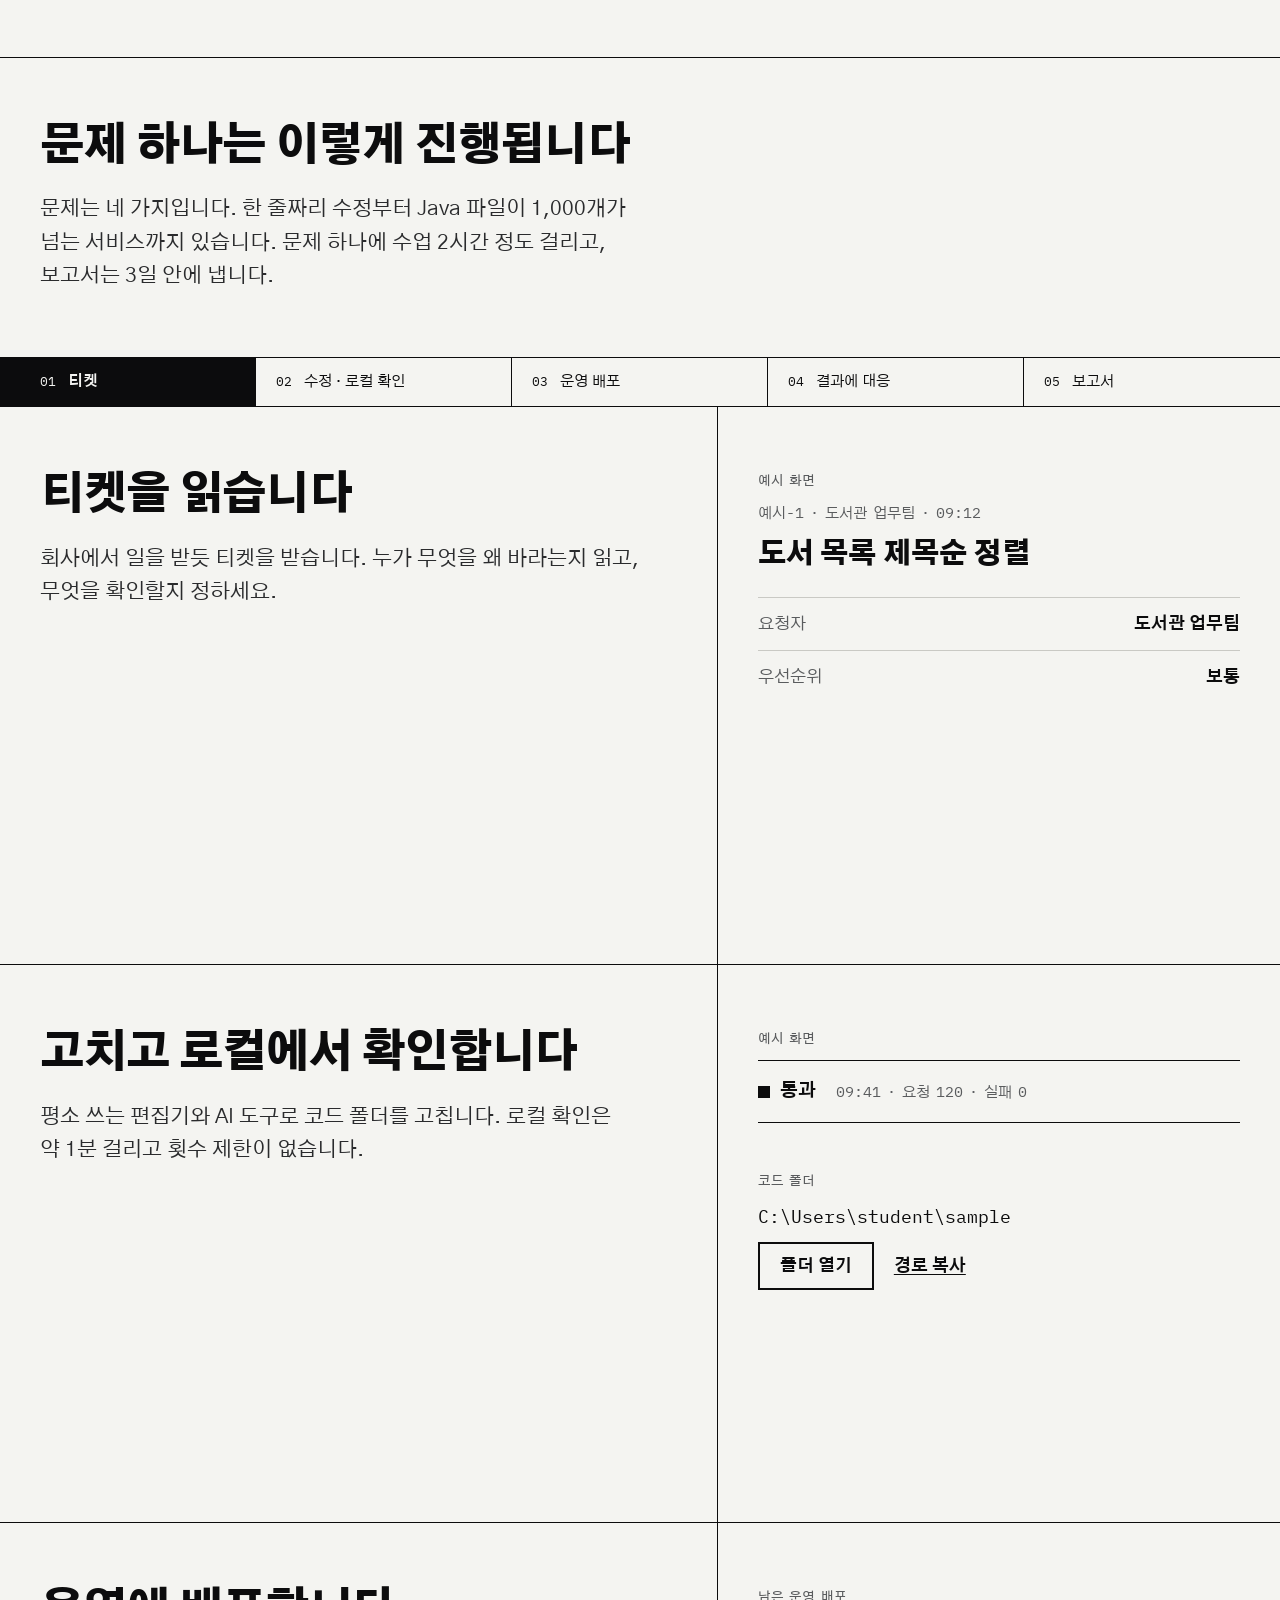
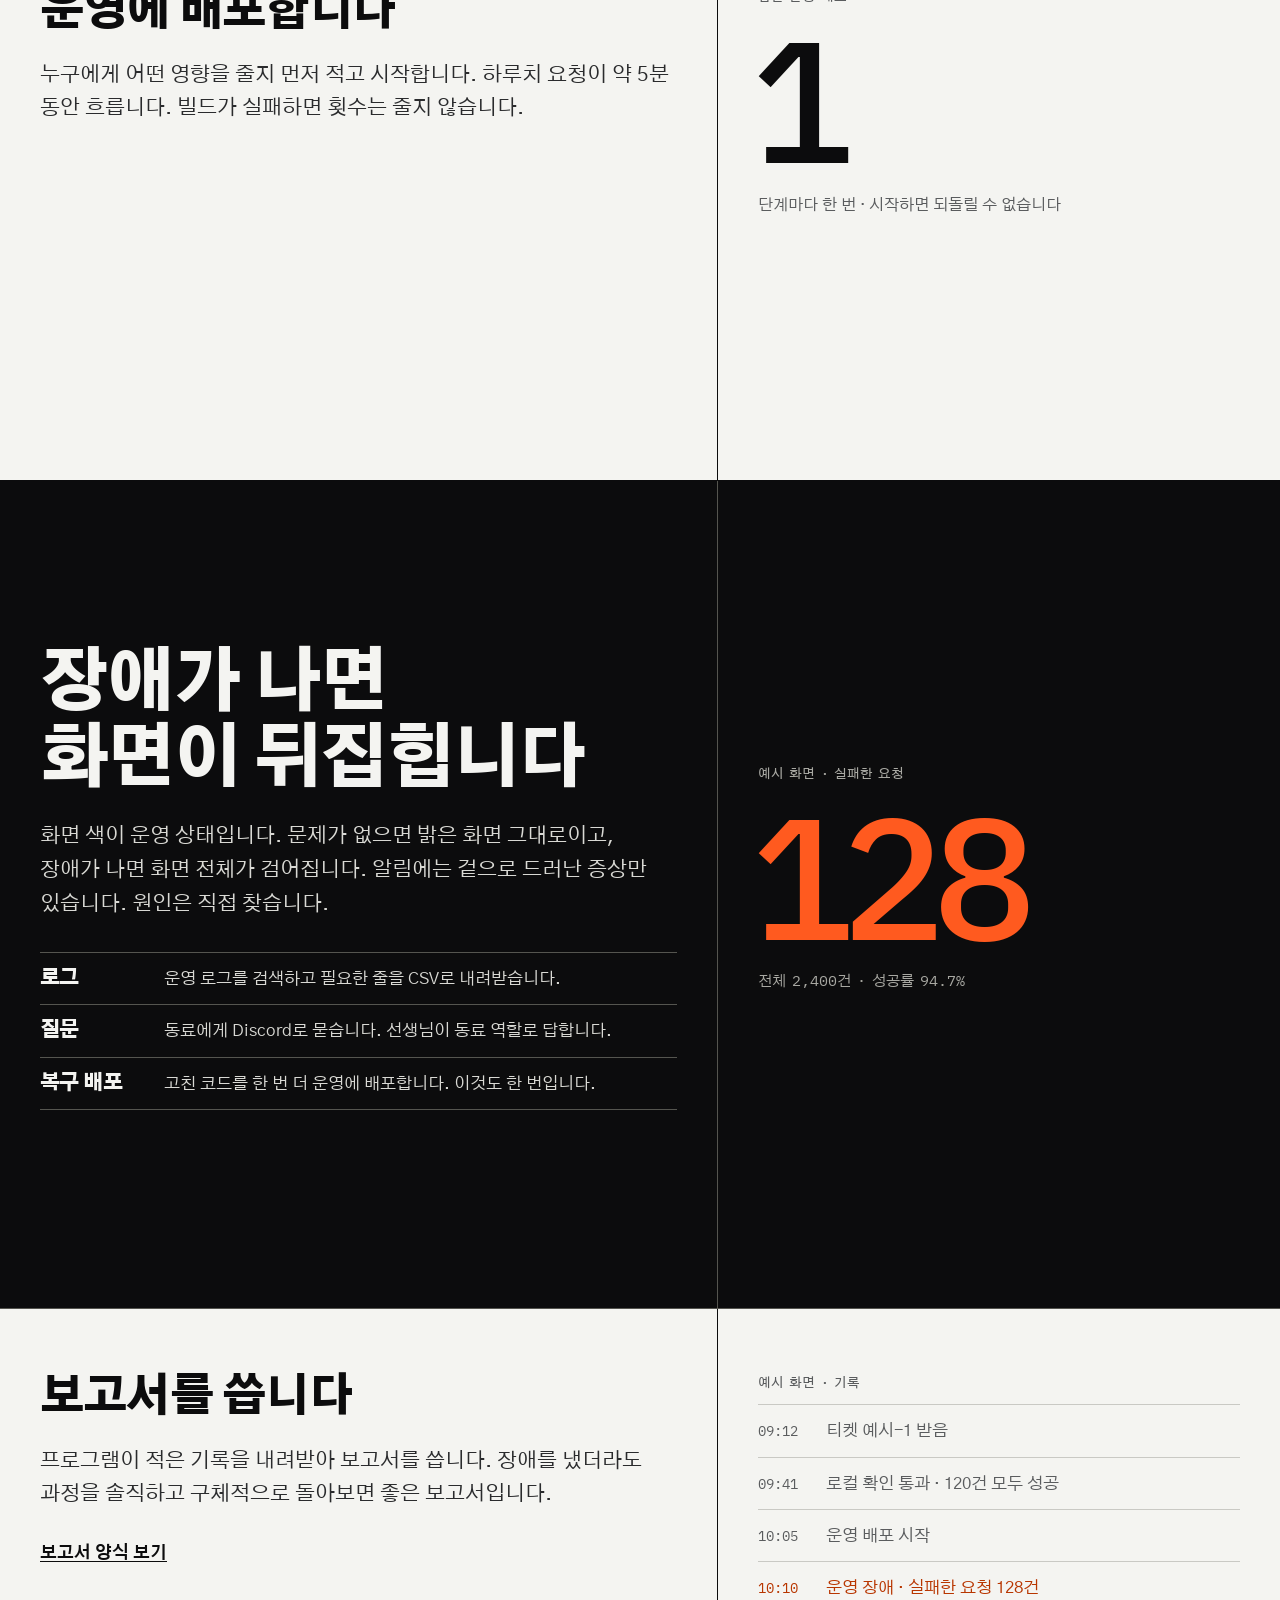
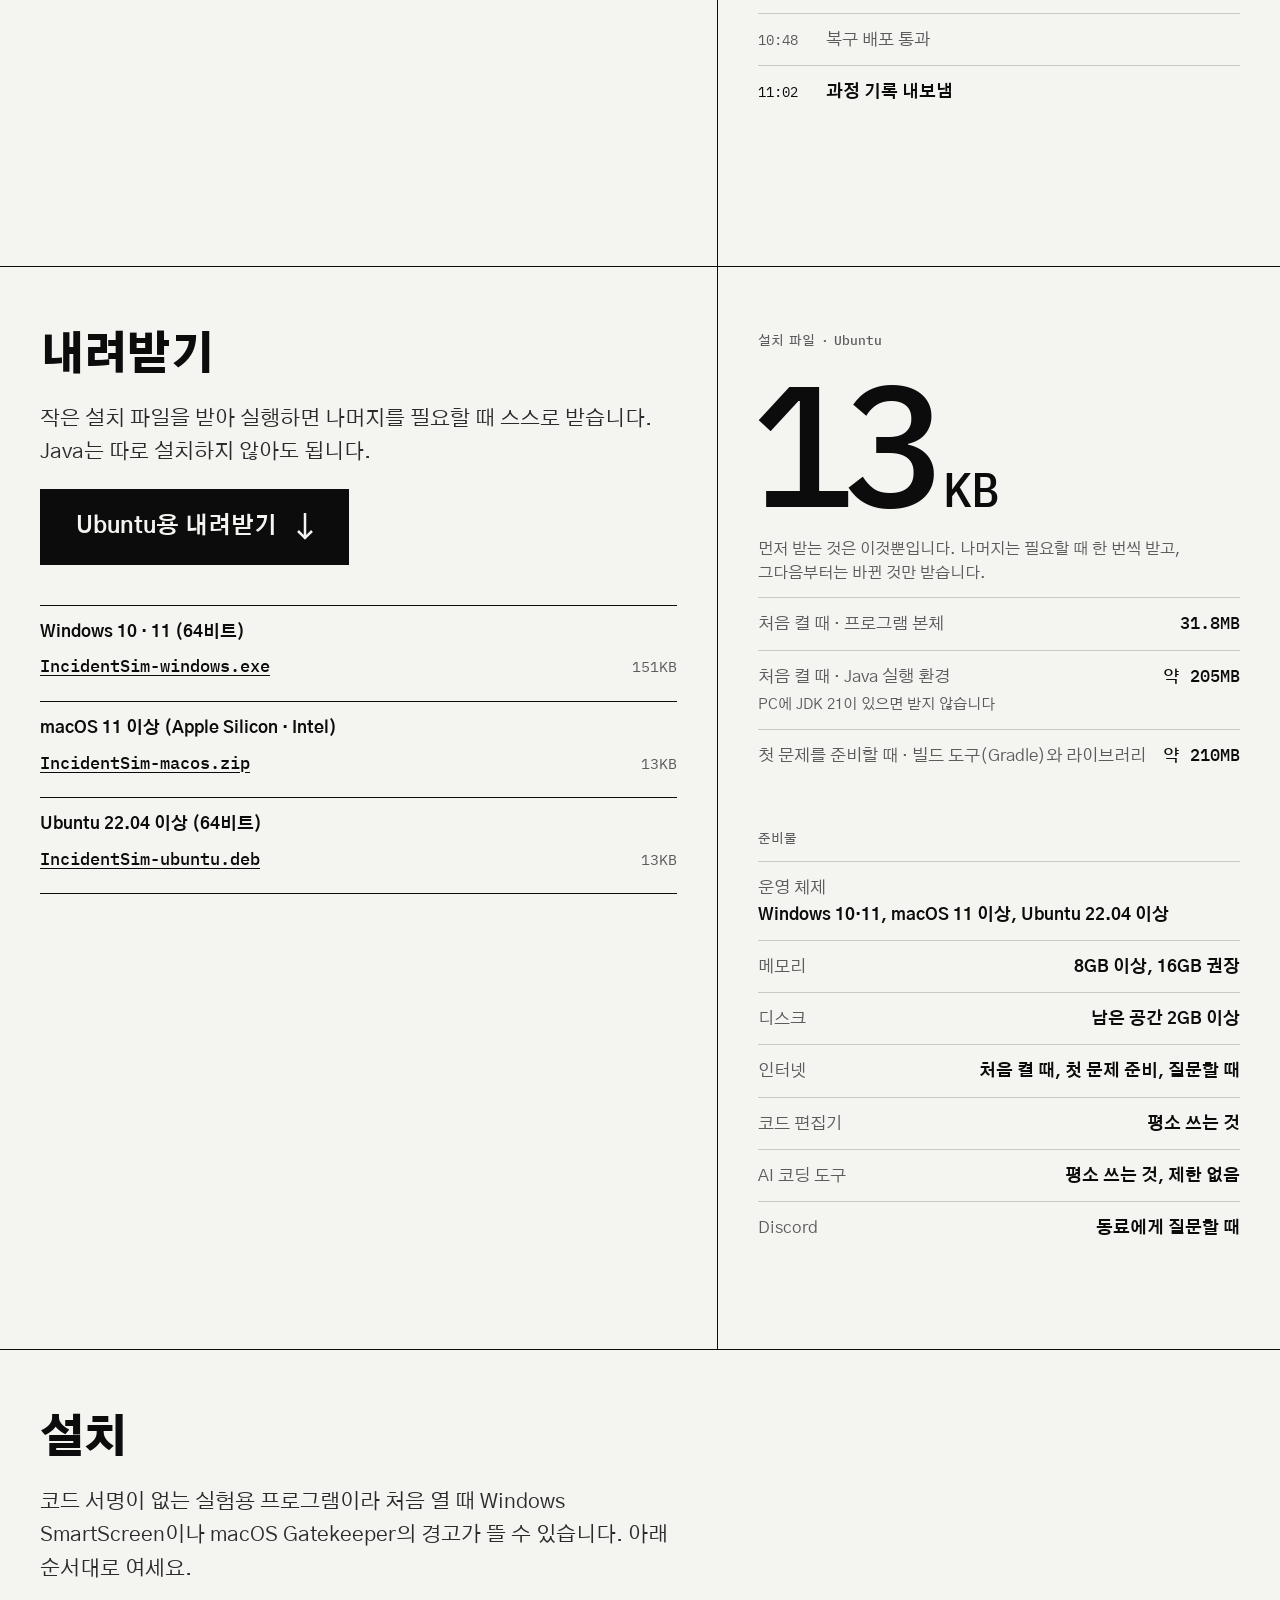
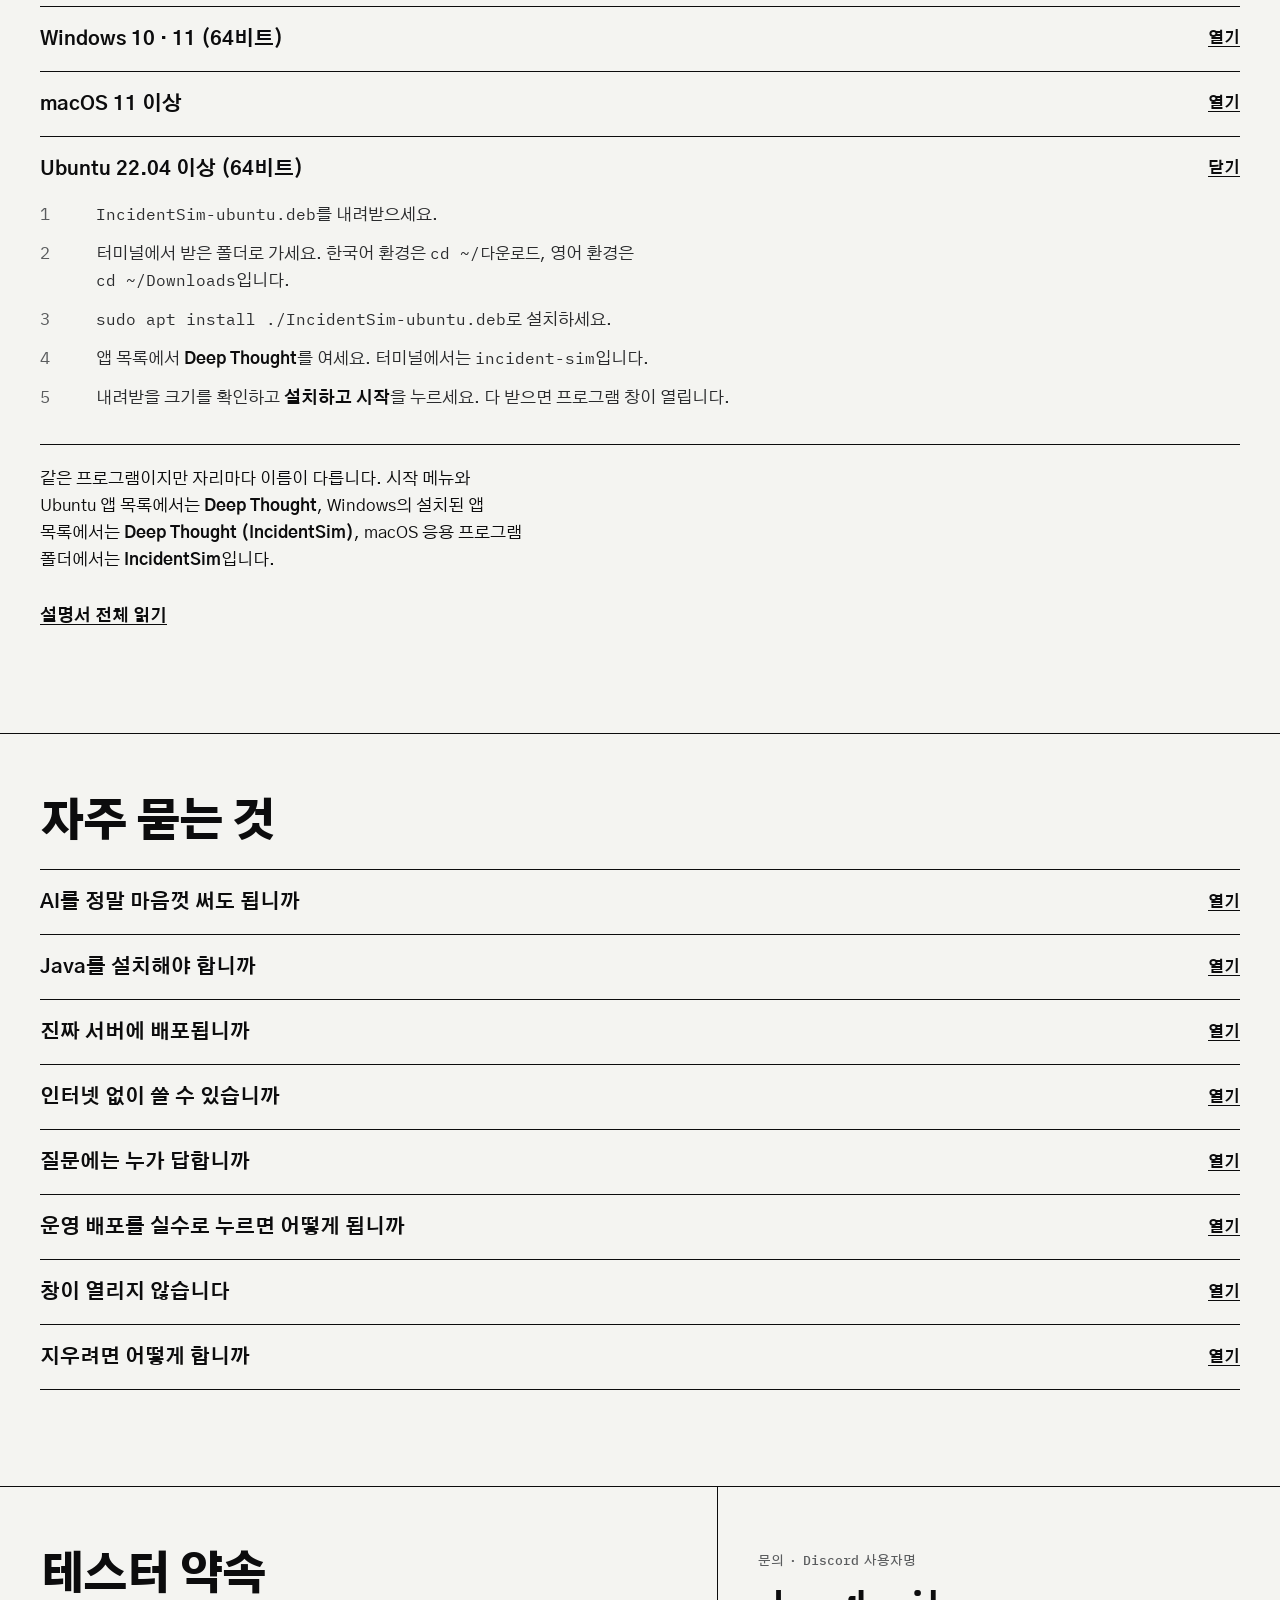
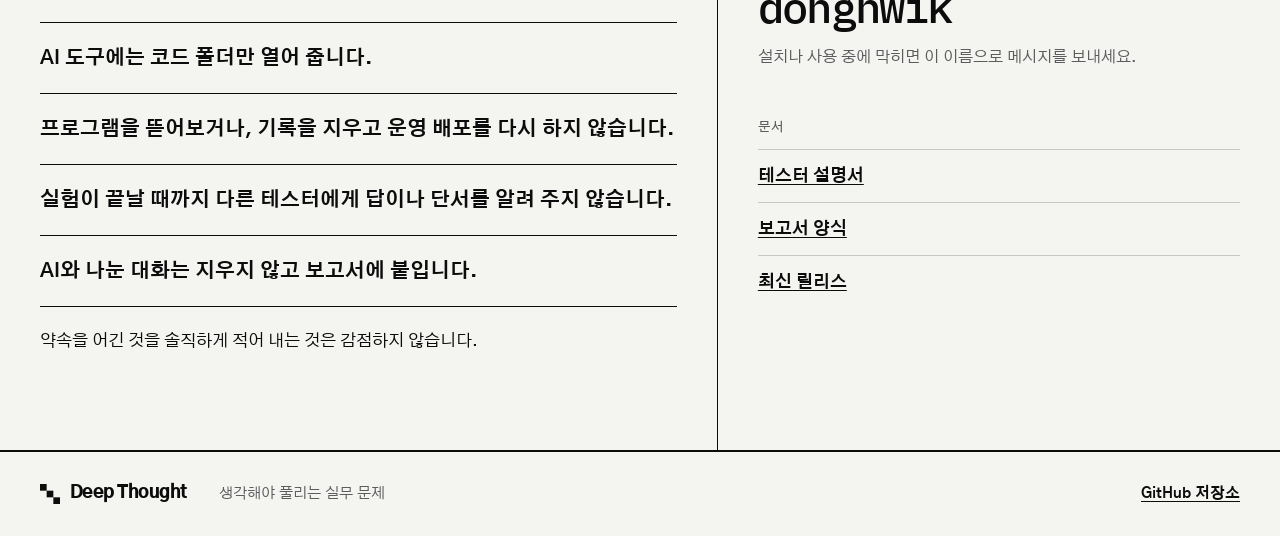
==== commit 1daff0e7: "docs: 0.3.0 랜딩 페이지와 설명서를 실제 설치 동작과 크기에 맞춤 - 받는 양: 설치 파일 151KB(macOS·Ubuntu 13KB), 처음 켤 때 31.8MB,   J" ====
--- a/docs/index.html
+++ b/docs/index.html
@@ -55,7 +55,7 @@
         <a class="link" data-get-other href="https://github.com/camelcaramel/incident-sim-tester/releases/latest/download/IncidentSim-macos.zip">macOS용</a>
         <a class="link" data-get-other href="https://github.com/camelcaramel/incident-sim-tester/releases/latest/download/IncidentSim-ubuntu.deb">Ubuntu용</a>
       </p>
-      <p class="say">설치판 1MB 이하 · 처음 켤 때 약 230MB를 내려받습니다</p>
+      <p class="say">설치 파일은 <span data-my-size>151KB</span>입니다. 나머지는 필요할 때 받습니다. <a href="#sizes">받는 양 보기</a></p>
       <p class="note" data-release hidden></p>
       <p class="say" data-mobile hidden>PC에서 쓰는 프로그램입니다. 이 주소를 PC에서 여세요.</p>
     </div>
@@ -75,6 +75,7 @@
   <h2 id="h-diff" class="title">AI를 마음껏 쓰세요. 판단은 직접 합니다.</h2>
   <dl class="pairs">
     <div><dt>AI에 제한이 없습니다</dt><dd>평소 쓰는 AI 코딩 도구를 그대로 쓰세요. 무엇을 시켰고 무엇을 받아들였는지는 보고서에 남깁니다.</dd></div>
+    <div><dt>통째로 맡기면 풀리지 않습니다</dt><dd>티켓을 AI에게 그대로 넘겨서는 풀리지 않게 만들었습니다. 로그를 읽고 동료에게 물어야 풀립니다.</dd></div>
     <div><dt>정답보다 근거를 봅니다</dt><dd>맞혔는지보다 무엇을 보고 그렇게 판단했는지가 중요합니다. 근거는 로그, 동료의 답, 실행 결과입니다.</dd></div>
     <div><dt>운영 배포는 되돌릴 수 없습니다</dt><dd>로컬 확인은 몇 번이든 할 수 있지만 운영 배포는 한 단계에 한&nbsp;번입니다. 언제 누를지 스스로 정합니다.</dd></div>
     <div><dt>고치지 않고 답할 수 있습니다</dt><dd>모든 문제에 “수정하지 않고 답하기”가 있습니다. 고치지 않기로 했다면 그 이유를 요청자에게 적어 보냅니다.</dd></div>
@@ -84,10 +85,10 @@
 <section class="flow" id="flow" aria-labelledby="h-flow">
   <div class="block flow-head">
     <h2 id="h-flow" class="title">문제 하나는 이렇게 진행됩니다</h2>
-    <p class="lead measure">문제 하나에 수업 2시간 정도 걸립니다. 보고서는 3일 안에 냅니다.</p>
+    <p class="lead measure">문제는 네 가지입니다. 한 줄짜리 수정부터 Java 파일이 1,000개가 넘는 서비스까지 있습니다. 문제 하나에 수업 2시간 정도 걸리고, 보고서는 3일 안에 냅니다.</p>
   </div>
   <ol class="steps" id="steps" aria-label="진행 단계">
-    <li class="now" aria-current="step"><b>01<span class="of"> / 05</span></b><span>티켓</span></li>
+    <li><b>01<span class="of"> / 05</span></b><span>티켓</span></li>
     <li><b>02<span class="of"> / 05</span></b><span>수정 · 로컬 확인</span></li>
     <li><b>03<span class="of"> / 05</span></b><span>운영 배포</span></li>
     <li><b>04<span class="of"> / 05</span></b><span>결과에 대응</span></li>
@@ -182,7 +183,7 @@
 <section class="split" id="download" aria-labelledby="h-download">
   <div class="col">
     <h2 id="h-download" class="title">내려받기</h2>
-    <p class="lead measure">작은 설치판을 받아 실행하면 나머지를 스스로 내려받습니다. Java는 따로 설치하지 않아도 됩니다.</p>
+    <p class="lead measure">작은 설치 파일을 받아 실행하면 나머지를 필요할 때 스스로 받습니다. Java는 따로 설치하지 않아도 됩니다.</p>
     <div class="get" data-get>
       <a class="primary" data-get-main href="https://github.com/camelcaramel/incident-sim-tester/releases/latest/download/IncidentSim-windows.exe"><span data-get-label>Windows용 내려받기</span><svg aria-hidden="true" width="16" height="28" viewBox="0 0 16 28" fill="none" stroke="currentColor" stroke-width="2.5"><path d="M8 0v25M1 18l7 7 7-7"/></svg></a>
       <p class="note" data-release hidden></p>
@@ -190,35 +191,40 @@
     </div>
     <ul class="files">
       <li data-asset="IncidentSim-windows.exe">
-        <span class="os">Windows 10 · 11</span>
+        <span class="os">Windows 10 · 11 (64비트)</span>
         <a class="link path" href="https://github.com/camelcaramel/incident-sim-tester/releases/latest/download/IncidentSim-windows.exe">IncidentSim-windows.exe</a>
-        <span class="cap" data-size hidden></span>
+        <span class="cap" data-size>151KB</span>
         <span class="sha" data-sha hidden></span>
       </li>
       <li data-asset="IncidentSim-macos.zip">
-        <span class="os">macOS · Apple Silicon, Intel</span>
+        <span class="os">macOS 11 이상 (Apple Silicon · Intel)</span>
         <a class="link path" href="https://github.com/camelcaramel/incident-sim-tester/releases/latest/download/IncidentSim-macos.zip">IncidentSim-macos.zip</a>
-        <span class="cap" data-size hidden></span>
+        <span class="cap" data-size>13KB</span>
         <span class="sha" data-sha hidden></span>
       </li>
       <li data-asset="IncidentSim-ubuntu.deb">
-        <span class="os">Ubuntu 64비트</span>
+        <span class="os">Ubuntu 22.04 이상 (64비트)</span>
         <a class="link path" href="https://github.com/camelcaramel/incident-sim-tester/releases/latest/download/IncidentSim-ubuntu.deb">IncidentSim-ubuntu.deb</a>
-        <span class="cap" data-size hidden></span>
+        <span class="cap" data-size>13KB</span>
         <span class="sha" data-sha hidden></span>
       </li>
     </ul>
   </div>
-  <div class="col side">
-    <p class="eyebrow">처음 켤 때 내려받는 양 (약)</p>
-    <p class="xl">230<span class="unit">MB</span></p>
-    <p class="say">이 PC에 JDK 21이 있으면 더 적습니다. 두 번째부터는 바뀐 것만 받습니다.</p>
+  <div class="col side" id="sizes">
+    <p class="eyebrow">설치 파일 · <span data-my-os>Windows</span></p>
+    <p class="xl"><span data-my-size="unit">151<span class="unit">KB</span></span></p>
+    <p class="say">먼저 받는 것은 이것뿐입니다. 나머지는 필요할 때 한 번씩 받고, 그다음부터는 바뀐 것만 받습니다.</p>
+    <ul class="kv need">
+      <li><span>처음 켤 때 · 프로그램 본체</span><b>31.8MB</b></li>
+      <li><span>처음 켤 때 · Java 실행 환경<br><small>PC에 JDK 21이 있으면 받지 않습니다</small></span><b>약 205MB</b></li>
+      <li><span>첫 문제를 준비할 때 · 빌드 도구(Gradle)와 라이브러리</span><b>약 210MB</b></li>
+    </ul>
     <p class="eyebrow gap">준비물</p>
     <ul class="kv">
-      <li><span>운영 체제</span><b>Windows 10·11, macOS, Ubuntu(64비트)</b></li>
+      <li><span>운영 체제</span><b>Windows 10·11, macOS 11 이상, Ubuntu 22.04 이상</b></li>
       <li><span>메모리</span><b>8GB 이상, 16GB 권장</b></li>
       <li><span>디스크</span><b>남은 공간 2GB 이상</b></li>
-      <li><span>인터넷</span><b>처음 켤 때, 첫 빌드, 질문할 때</b></li>
+      <li><span>인터넷</span><b>처음 켤 때, 첫 문제 준비, 질문할 때</b></li>
       <li><span>코드 편집기</span><b>평소 쓰는 것</b></li>
       <li><span>AI 코딩 도구</span><b>평소 쓰는 것, 제한 없음</b></li>
       <li><span>Discord</span><b>동료에게 질문할 때</b></li>
@@ -228,38 +234,41 @@
 
 <section class="block" id="install" aria-labelledby="h-install">
   <h2 id="h-install" class="title">설치</h2>
-  <p class="lead measure">서명하지 않은 실험용 프로그램이라 처음 열 때 보안 경고가 나옵니다. 아래 순서대로 여세요.</p>
+  <p class="lead measure">코드 서명이 없는 실험용 프로그램이라 처음 열 때 Windows SmartScreen이나 macOS Gatekeeper의 경고가 뜰 수 있습니다. 아래 순서대로 여세요.</p>
   <div class="folds">
     <details data-os="windows" open>
-      <summary>Windows 10 · 11</summary>
+      <summary>Windows 10 · 11 (64비트)</summary>
       <ol class="how">
         <li><code>IncidentSim-windows.exe</code>를 내려받으세요. 브라우저가 막으면 내려받기 목록에서 <b>유지</b>를 고르세요.</li>
         <li>받은 파일을 두 번 눌러 실행하세요.</li>
         <li>“Windows의 PC 보호” 창이 나오면 <b>추가 정보</b>를 누르고 <b>실행</b>을 누르세요.</li>
-        <li>설치가 끝나면 나머지 파일을 내려받습니다. 다 받으면 프로그램 창이 열립니다.</li>
-        <li>다음부터는 시작 메뉴의 바로 가기로 여세요.</li>
+        <li>내려받을 크기를 확인하고 <b>설치하고 시작</b>을 누르세요. 관리자 권한은 필요하지 않습니다. 다 받으면 프로그램 창이 열립니다.</li>
+        <li>다음부터는 시작 메뉴의 <b>Deep Thought</b>로 여세요. 받은 설치 파일은 지워도 됩니다.</li>
       </ol>
     </details>
     <details data-os="macos">
-      <summary>macOS</summary>
+      <summary>macOS 11 이상</summary>
       <ol class="how">
         <li><code>IncidentSim-macos.zip</code>을 내려받아 압축을 푸세요. Safari는 저절로 풉니다.</li>
         <li><code>IncidentSim</code> 앱을 <b>응용 프로그램</b> 폴더로 옮기고 두 번 눌러 여세요.</li>
-        <li>열 수 없다는 경고가 나오면 <b>완료</b>를 누르세요. 휴지통으로 옮기지 마세요.</li>
-        <li><b>시스템 설정 → 개인정보 보호 및 보안</b>을 열고 아래쪽에서 <b>그래도 열기</b>를 누르세요. 다시 묻는 창에서도 여세요.</li>
-        <li>나머지 파일을 다 받으면 프로그램 창이 열립니다. 다음부터는 경고 없이 열립니다.</li>
+        <li>열 수 없다는 경고가 나오면 <b>완료</b>(또는 <b>취소</b>)를 누르세요. 휴지통으로 옮기지 마세요.</li>
+        <li><b>시스템 설정 → 개인정보 보호 및 보안</b>을 열고 아래쪽 IncidentSim 옆의 <b>그래도 열기</b>를 누르세요. 다시 묻는 창에서도 여세요. macOS 14 이하는 앱을 <b>오른쪽 클릭 → 열기 → 열기</b>로도 됩니다.</li>
+        <li>내려받을 크기를 확인하고 <b>설치하고 시작</b>을 누르세요. 받는 동안에는 알림으로 진행을 알려 주고, 다 받으면 프로그램 창이 열립니다.</li>
+        <li>다음부터는 응용 프로그램 폴더의 <b>IncidentSim</b>으로 여세요.</li>
       </ol>
     </details>
     <details data-os="ubuntu">
-      <summary>Ubuntu 64비트</summary>
+      <summary>Ubuntu 22.04 이상 (64비트)</summary>
       <ol class="how">
         <li><code>IncidentSim-ubuntu.deb</code>를 내려받으세요.</li>
         <li>터미널에서 받은 폴더로 가세요. 한국어 환경은 <code>cd ~/다운로드</code>, 영어 환경은 <code>cd ~/Downloads</code>입니다.</li>
         <li><code>sudo apt install ./IncidentSim-ubuntu.deb</code>로 설치하세요.</li>
-        <li>앱 목록에서 <b>Deep Thought</b>를 여세요. 나머지 파일을 다 받으면 창이 열립니다.</li>
+        <li>앱 목록에서 <b>Deep Thought</b>를 여세요. 터미널에서는 <code>incident-sim</code>입니다.</li>
+        <li>내려받을 크기를 확인하고 <b>설치하고 시작</b>을 누르세요. 다 받으면 프로그램 창이 열립니다.</li>
       </ol>
     </details>
   </div>
+  <p class="measure">같은 프로그램이지만 자리마다 이름이 다릅니다. 시작 메뉴와 Ubuntu 앱 목록에서는 <b>Deep Thought</b>, Windows의 설치된 앱 목록에서는 <b>Deep Thought (IncidentSim)</b>, macOS 응용 프로그램 폴더에서는 <b>IncidentSim</b>입니다.</p>
   <p><a class="link" href="https://github.com/camelcaramel/incident-sim-tester#readme">설명서 전체 읽기</a></p>
 </section>
 
@@ -267,13 +276,19 @@
   <h2 id="h-faq" class="title">자주 묻는 것</h2>
   <div class="folds">
     <details><summary>AI를 정말 마음껏 써도 됩니까</summary><p>네. 도구도 횟수도 제한하지 않습니다. 다만 AI 도구에는 코드 폴더만 열어 주고, 나눈 대화는 지우지 말고 보고서에 붙이세요.</p></details>
-    <details><summary>Java를 설치해야 합니까</summary><p>아니요. 이 PC에 JDK 21이 없으면 프로그램이 자기 폴더 안에 내려받아 씁니다.</p></details>
+    <details><summary>Java를 설치해야 합니까</summary><p>아니요. 이 PC에 JDK 21이 없으면 프로그램이 자기 폴더 안에 내려받아 씁니다(약 205MB). 있으면 그것을 씁니다.</p></details>
     <details><summary>진짜 서버에 배포됩니까</summary><p>아니요. 운영 서버도, 그곳에 오는 요청도 모두 내 PC 안에서 돕니다.</p></details>
-    <details><summary>인터넷 없이 쓸 수 있습니까</summary><p>처음 켤 때, 문제의 첫 빌드 때, Discord로 질문할 때는 인터넷이 필요합니다. 필요한 파일을 모두 받은 뒤에는 인터넷이 없어도 켜집니다.</p></details>
+    <details><summary>인터넷 없이 쓸 수 있습니까</summary><p>처음 켤 때, 첫 문제를 준비할 때, Discord로 질문할 때는 인터넷이 필요합니다. 필요한 파일을 모두 받은 뒤에는 인터넷이 없어도 켜집니다. 받다가 끊기면 다시 켜세요. 받던 데서 이어서 받습니다.</p></details>
     <details><summary>질문에는 누가 답합니까</summary><p>선생님이 동료 역할로 Discord에서 답합니다. 프로그램은 질문을 복사하고 Discord를 열기만 합니다. 저절로 보내는 것은 없습니다.</p></details>
     <details><summary>운영 배포를 실수로 누르면 어떻게 됩니까</summary><p>영향 분석 메모를 쓰고 확인 칸을 채운 뒤 시작 버튼을 눌러야 배포가 시작됩니다. 그 전에는 취소할 수 있습니다. 시작하면 되돌릴 수 없습니다.</p></details>
     <details><summary>창이 열리지 않습니다</summary><p>브라우저에서 <code>http://127.0.0.1:17300/</code>을 여세요. 그래도 안 되면 프로그램 아이콘을 다시 누르세요. 진행 상황은 그대로 남아 있습니다.</p></details>
-    <details><summary>지우려면 어떻게 합니까</summary><p>먼저 프로그램 안의 “데이터 모두 지우기”로 기록과 코드 폴더를 지우고, 그다음 프로그램을 제거하세요. 운영 체제별 제거 방법은 <a href="https://github.com/camelcaramel/incident-sim-tester#readme">설명서</a>에 있습니다.</p></details>
+    <details><summary>지우려면 어떻게 합니까</summary><p>프로그램을 지워도 기록과 코드 폴더는 남습니다. 그것까지 지우려면 제출할 파일을 받아 둔 뒤 프로그램 안의 “데이터 모두 지우기”를 먼저 누르세요. 그다음 프로그램을 제거하세요.</p>
+      <dl class="remove">
+        <div><dt>Windows</dt><dd>설정 → 앱 → 설치된 앱에서 <b>Deep Thought (IncidentSim)</b>을 제거하세요.</dd></div>
+        <div><dt>macOS</dt><dd>터미널에서 <code>/Applications/IncidentSim.app/Contents/MacOS/IncidentSim <span class="keep">--uninstall</span></code>을 실행하고, 앱을 휴지통에 넣으세요.</dd></div>
+        <div><dt>Ubuntu</dt><dd>터미널에서 <code>incident-sim <span class="keep">--uninstall</span></code>을 실행하고, <code>sudo apt remove incident-sim</code>을 실행하세요.</dd></div>
+      </dl>
+    </details>
   </div>
 </section>
 
--- a/docs/assets/tokens.css
+++ b/docs/assets/tokens.css
@@ -1,4 +1,4 @@
-/* 출처: incident-sim 저장소 docs/design-system/tokens.css 의 사본 (2026-11-25). 여기서 고치지 말고 원본을 고친 뒤 다시 복사한다. */
+/* 출처: incident-sim 저장소 docs/design-system/tokens.css 의 사본 (2026-11-26). 여기서 고치지 말고 원본을 고친 뒤 다시 복사한다. */
 /* Deep Thought — tokens.json 에서 옮긴 파일. 값의 기준은 tokens.json 이고, 값을 바꿀 때는 두 파일을 함께 고친다. */
 /* 글꼴: https://fonts.googleapis.com/css2?family=Gothic+A1:wght@400;500;700;900&family=IBM+Plex+Mono:wght@400;500&display=swap */
 
@@ -65,7 +65,8 @@
 
   /* 글꼴 */
   --font-sans: 'Gothic A1', 'Malgun Gothic', 'Apple SD Gothic Neo', sans-serif;
-  --font-mono: 'IBM Plex Mono', Consolas, 'D2Coding', monospace;
+  /* 고정폭에는 한글이 없다. 고정폭 폴백(굴림체)으로 넘어가기 전에 본문 한글 글꼴을 쓴다 */
+  --font-mono: 'IBM Plex Mono', Consolas, 'D2Coding', 'Gothic A1', 'Malgun Gothic', 'Apple SD Gothic Neo', monospace;
 }
 
 /* 글자 모양 */
--- a/docs/assets/site.css
+++ b/docs/assets/site.css
@@ -6,13 +6,13 @@
 h1, h2, h3, p, ul, ol, dl, dd, figure { margin: 0; }
 ul, ol { padding: 0; list-style: none; }
 a { color: inherit; text-underline-offset: 0.2em; }
-code { font-family: var(--font-mono-ko); font-size: 0.94em; overflow-wrap: anywhere; }
+code { font-family: var(--font-mono); font-size: 0.94em; overflow-wrap: anywhere; }
+.keep { white-space: nowrap; }
 svg { flex: none; }
 :focus-visible { outline: 3px solid var(--ink); outline-offset: 3px; }
 [hidden] { display: none !important; }
 
-/* 고정폭 글꼴에는 한글이 없다. 한글이 섞이는 글줄은 숫자만 고정폭, 한글은 본문 글꼴로 쓴다 */
-:root { --pad: var(--space-10); --font-mono-ko: 'IBM Plex Mono', var(--font-sans); }
+:root { --pad: var(--space-10); }
 
 .sr { position: absolute; width: 1px; height: 1px; overflow: hidden; clip-path: inset(50%); white-space: nowrap; }
 .skip { position: absolute; left: var(--pad); top: -100px; z-index: 30; padding: var(--space-3) var(--space-5); background: var(--ink); color: var(--ground); font-weight: 700; }
@@ -24,7 +24,7 @@
 .eyebrow, .cap, .note, .say { color: var(--muted); }
 .say { font-size: 16px; line-height: 1.5; }
 .cap, .note { font-size: 15px; line-height: 1.5; }
-.cap, .note, .eyebrow, .meta { font-family: var(--font-mono-ko); word-spacing: -0.2em; }
+.cap, .note, .eyebrow, .meta { font-family: var(--font-mono); word-spacing: -0.2em; }
 .gap { margin-top: var(--space-9); }
 
 /* 머리줄 */
@@ -65,6 +65,7 @@
 .primary:hover { text-decoration: underline; text-decoration-thickness: 2px; text-underline-offset: 0.3em; }
 .link { display: inline-flex; align-items: center; min-height: var(--target-min); padding: 0; border: 0; background: none; color: inherit; font: inherit; font-weight: 700; text-decoration: underline; text-underline-offset: 0.2em; cursor: pointer; }
 .link.path { font-family: var(--font-mono); font-weight: 500; overflow-wrap: anywhere; }
+.say a { padding-block: 14px; }
 .side > .link { align-self: flex-start; }
 
 /* 큰 숫자 */
@@ -86,7 +87,9 @@
 
 /* 진행 */
 .flow-head { padding-bottom: var(--space-16); }
-.steps { position: sticky; top: var(--header-height); z-index: 10; display: grid; grid-template-columns: repeat(5, minmax(0, 1fr)); background: var(--ground); color: var(--ink); border-top: var(--rule-thin) solid var(--rule); border-bottom: var(--rule-thin) solid var(--rule); font-size: 15px; }
+.steps { display: grid; grid-template-columns: repeat(5, minmax(0, 1fr)); background: var(--ground); color: var(--ink); border-top: var(--rule-thin) solid var(--rule); border-bottom: var(--rule-thin) solid var(--rule); font-size: 15px; }
+/* 지금 단계는 스크립트가 채운다. 스크립트가 없으면 따라오지 않는 목록으로 남는다 */
+.steps.live { position: sticky; top: var(--header-height); z-index: 10; }
 .steps li { display: flex; align-items: baseline; gap: var(--space-3); padding: var(--space-3) var(--space-5); border-right: var(--rule-thin) solid var(--rule); }
 .steps li:first-child { padding-left: var(--pad); }
 .steps li:last-child { border-right: 0; }
@@ -110,6 +113,9 @@
 .fake-link { font-weight: 700; text-decoration: underline; text-underline-offset: 0.2em; }
 .kv li { display: flex; flex-wrap: wrap; justify-content: space-between; gap: 0 16px; padding: 12px 0; border-top: var(--rule-thin) solid var(--hairline); }
 .kv li > span { color: var(--muted); }
+.need li { flex-wrap: nowrap; }
+.need b { flex: none; font-family: var(--font-mono); font-weight: 500; }
+.need small { font-size: 15px; }
 .rec li { display: grid; grid-template-columns: 56px minmax(0, 1fr); gap: var(--space-3); align-items: baseline; padding: var(--space-3) 0; border-top: var(--rule-thin) solid var(--hairline); color: var(--muted); }
 .rec .bad { color: var(--signal); }
 .rec .last { color: var(--ink); font-weight: 700; }
@@ -129,6 +135,9 @@
 .folds summary::after { content: '열기'; flex: none; font-size: 16px; text-decoration: underline; text-underline-offset: 0.2em; }
 .folds details[open] > summary::after { content: '닫기'; }
 .folds details > p { max-width: 40em; padding-bottom: var(--space-8); color: var(--ink-soft); }
+.remove { display: grid; gap: var(--space-3); max-width: 46em; padding-bottom: var(--space-8); color: var(--ink-soft); }
+.remove > div { display: grid; grid-template-columns: 104px minmax(0, 1fr); gap: var(--space-5); }
+.remove dt, .remove b { color: var(--ink); font-weight: 700; }
 .how { display: grid; gap: var(--space-3); max-width: 46em; padding-bottom: var(--space-8); counter-reset: how; }
 .how li { position: relative; padding-left: 56px; color: var(--ink-soft); counter-increment: how; }
 .how li::before { content: counter(how); position: absolute; left: 0; font-family: var(--font-mono); color: var(--muted); }
@@ -186,11 +195,13 @@
   .primary { width: 100%; padding: var(--space-2) var(--space-5); }
   .pairs.tight > div { grid-template-columns: 84px minmax(0, 1fr); gap: var(--space-3); }
   .steps { grid-template-columns: minmax(0, 1fr); }
-  .steps li { display: none; padding-left: var(--pad); border-right: 0; }
-  .steps li.now { display: flex; }
+  .steps li { padding-left: var(--pad); border-right: 0; }
+  .steps.live li { display: none; }
+  .steps.live li.now { display: flex; }
   .steps .of { display: inline; }
   .files li { grid-template-columns: minmax(0, 1fr); }
   .how li { padding-left: var(--space-8); }
+  .remove > div { grid-template-columns: minmax(0, 1fr); gap: 0; }
   .promise li { font-size: 18px; }
   .footer a { margin-left: 0; }
 }
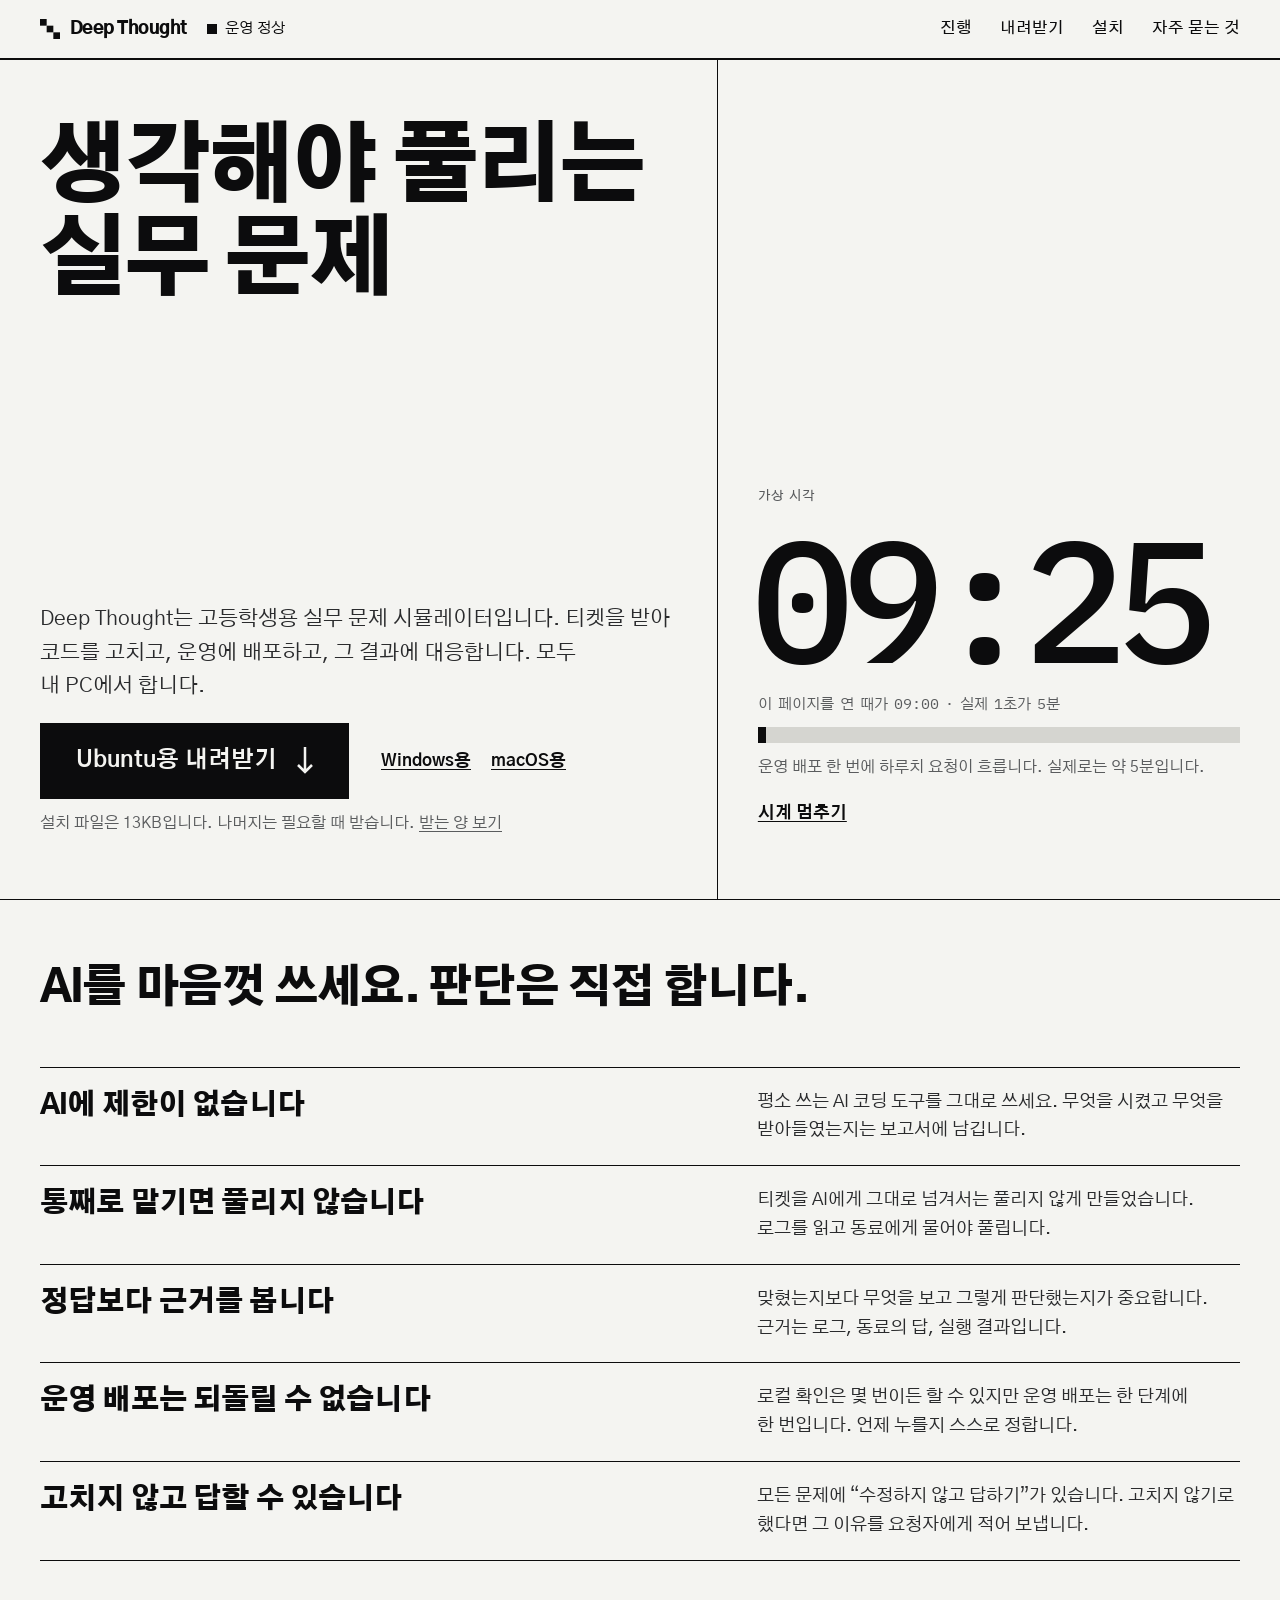
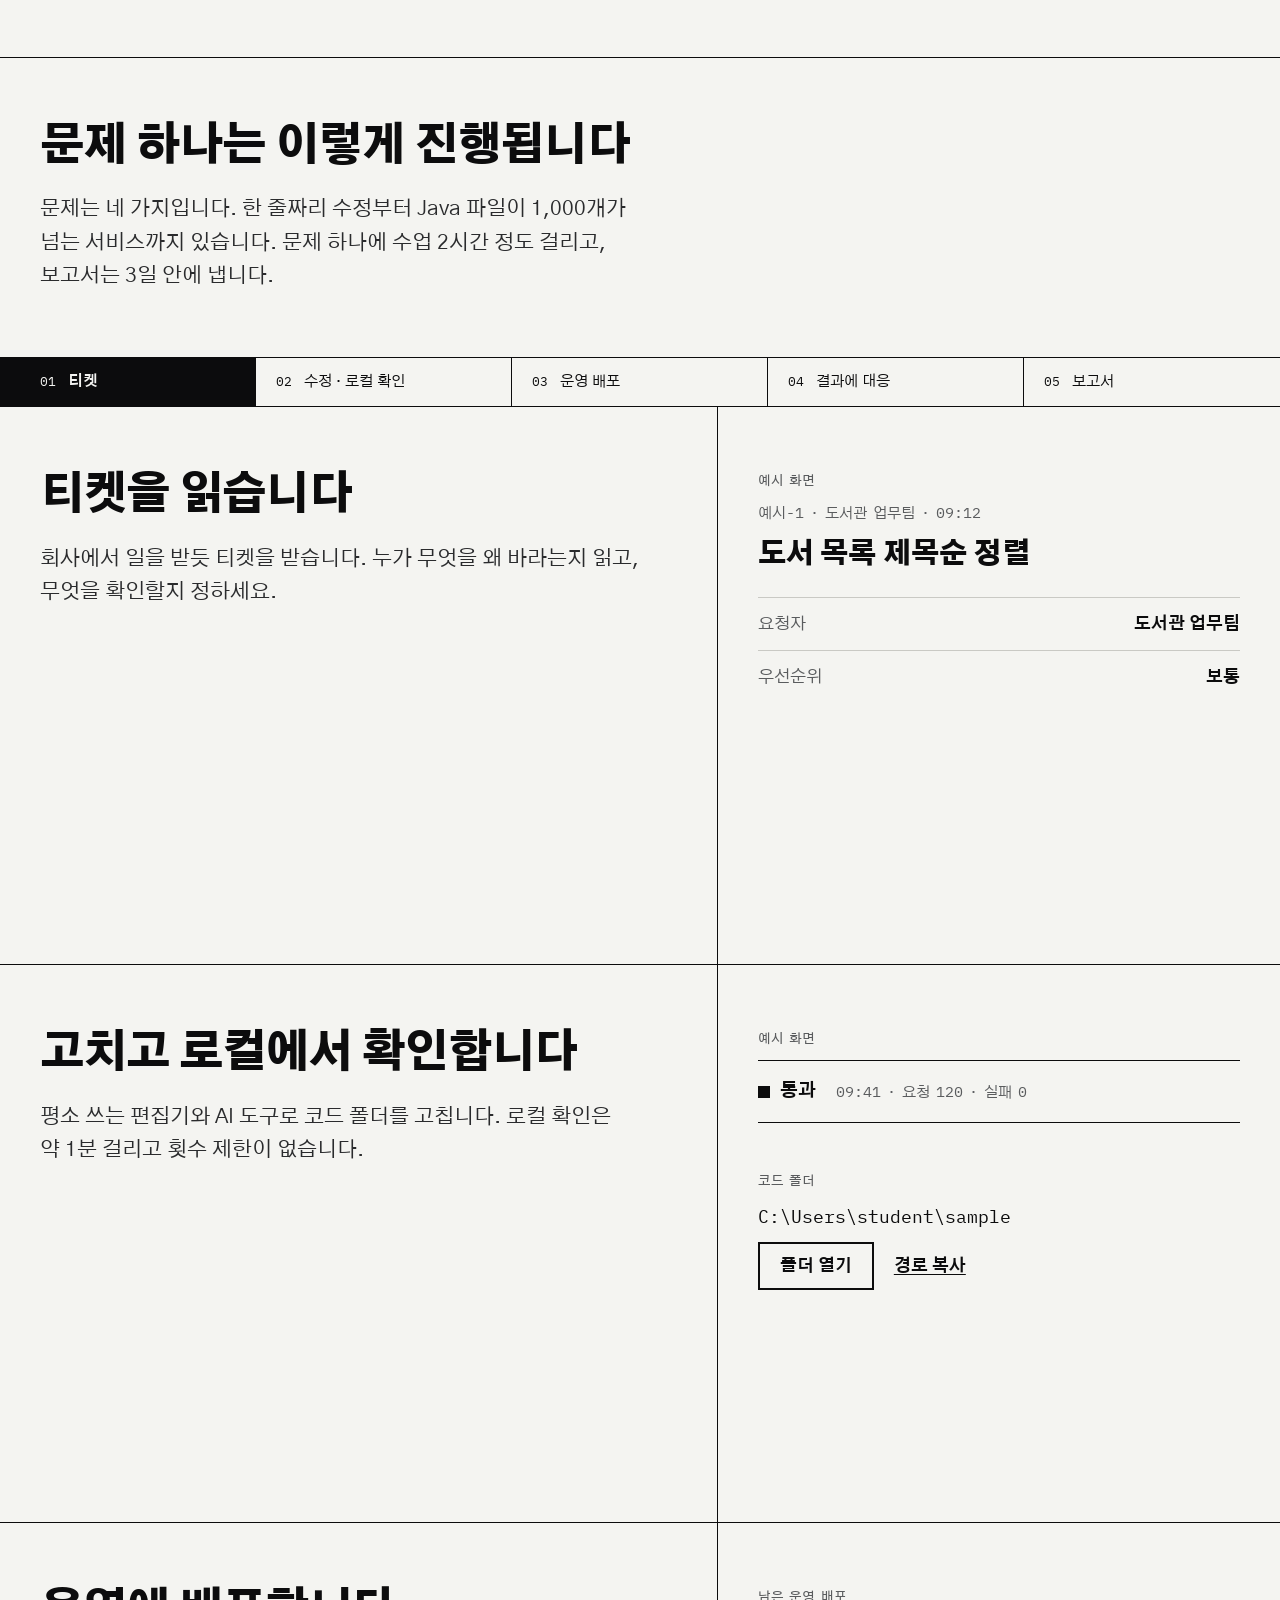
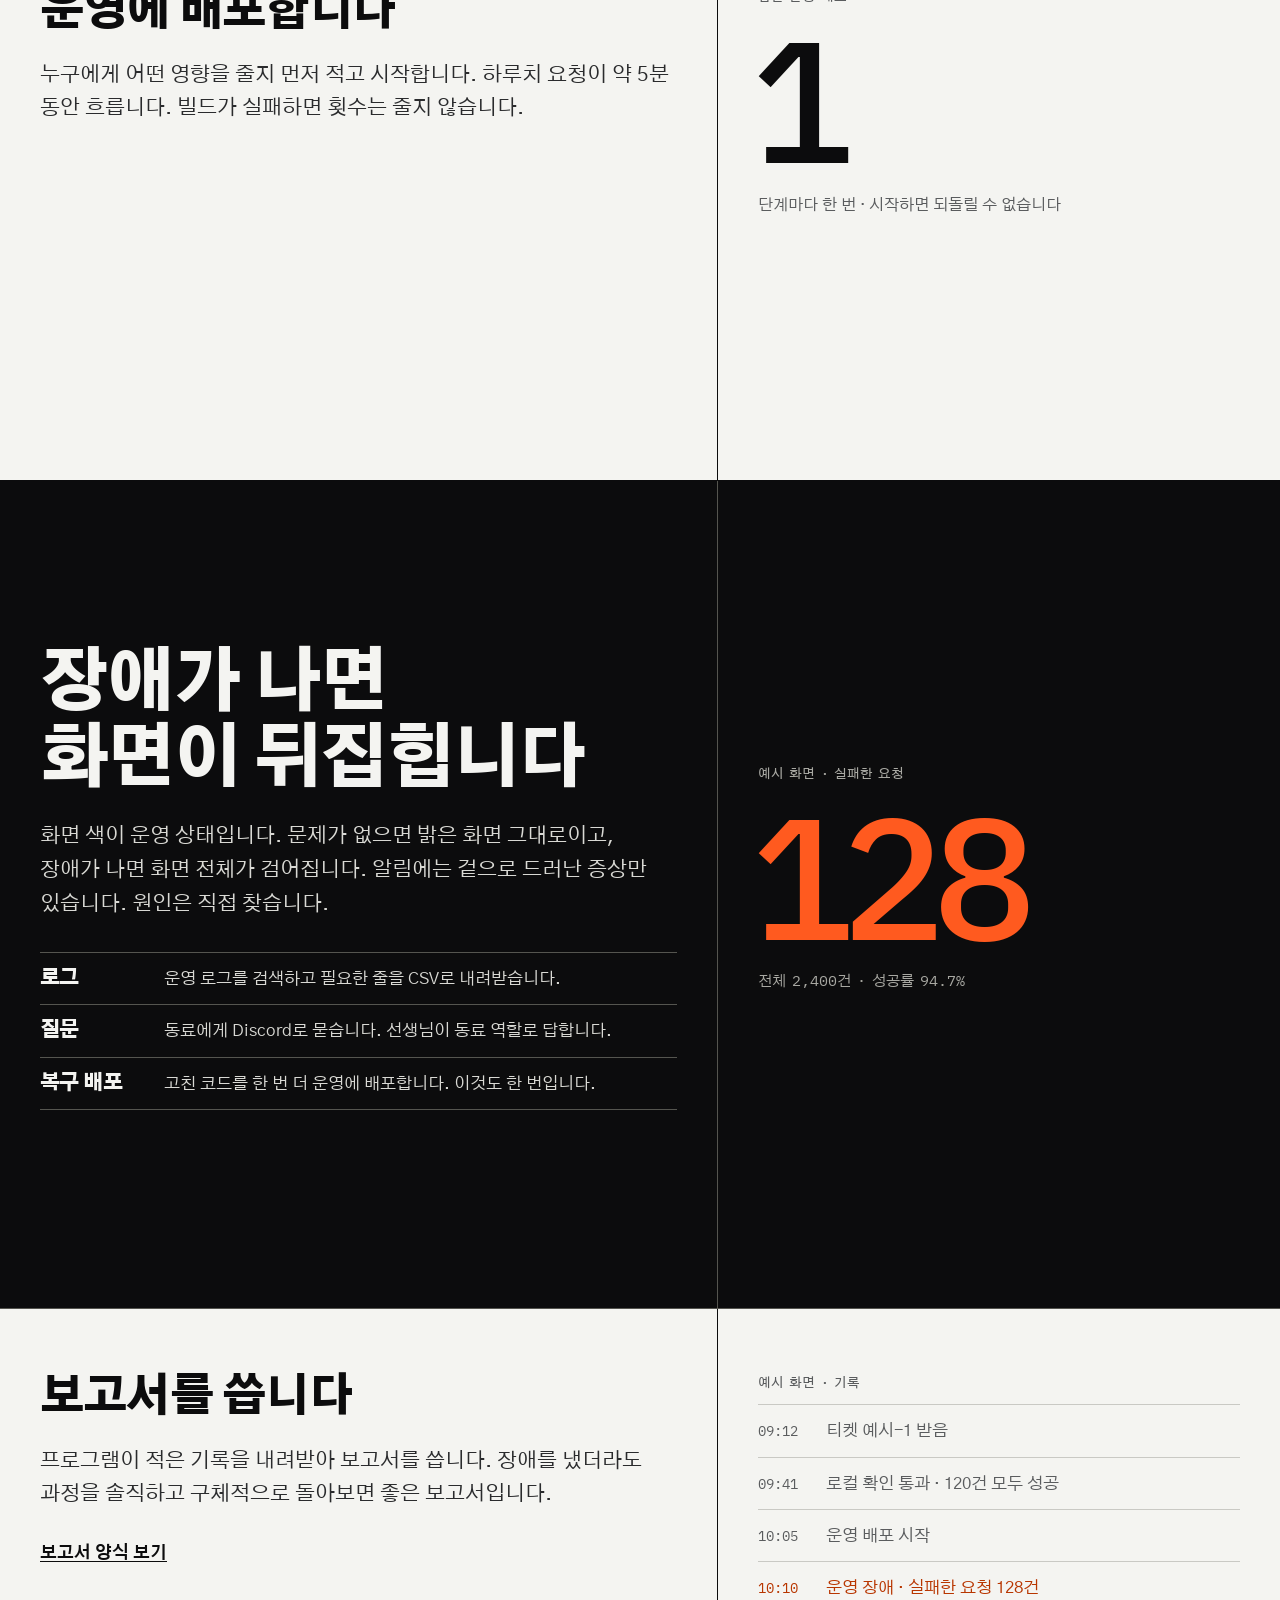
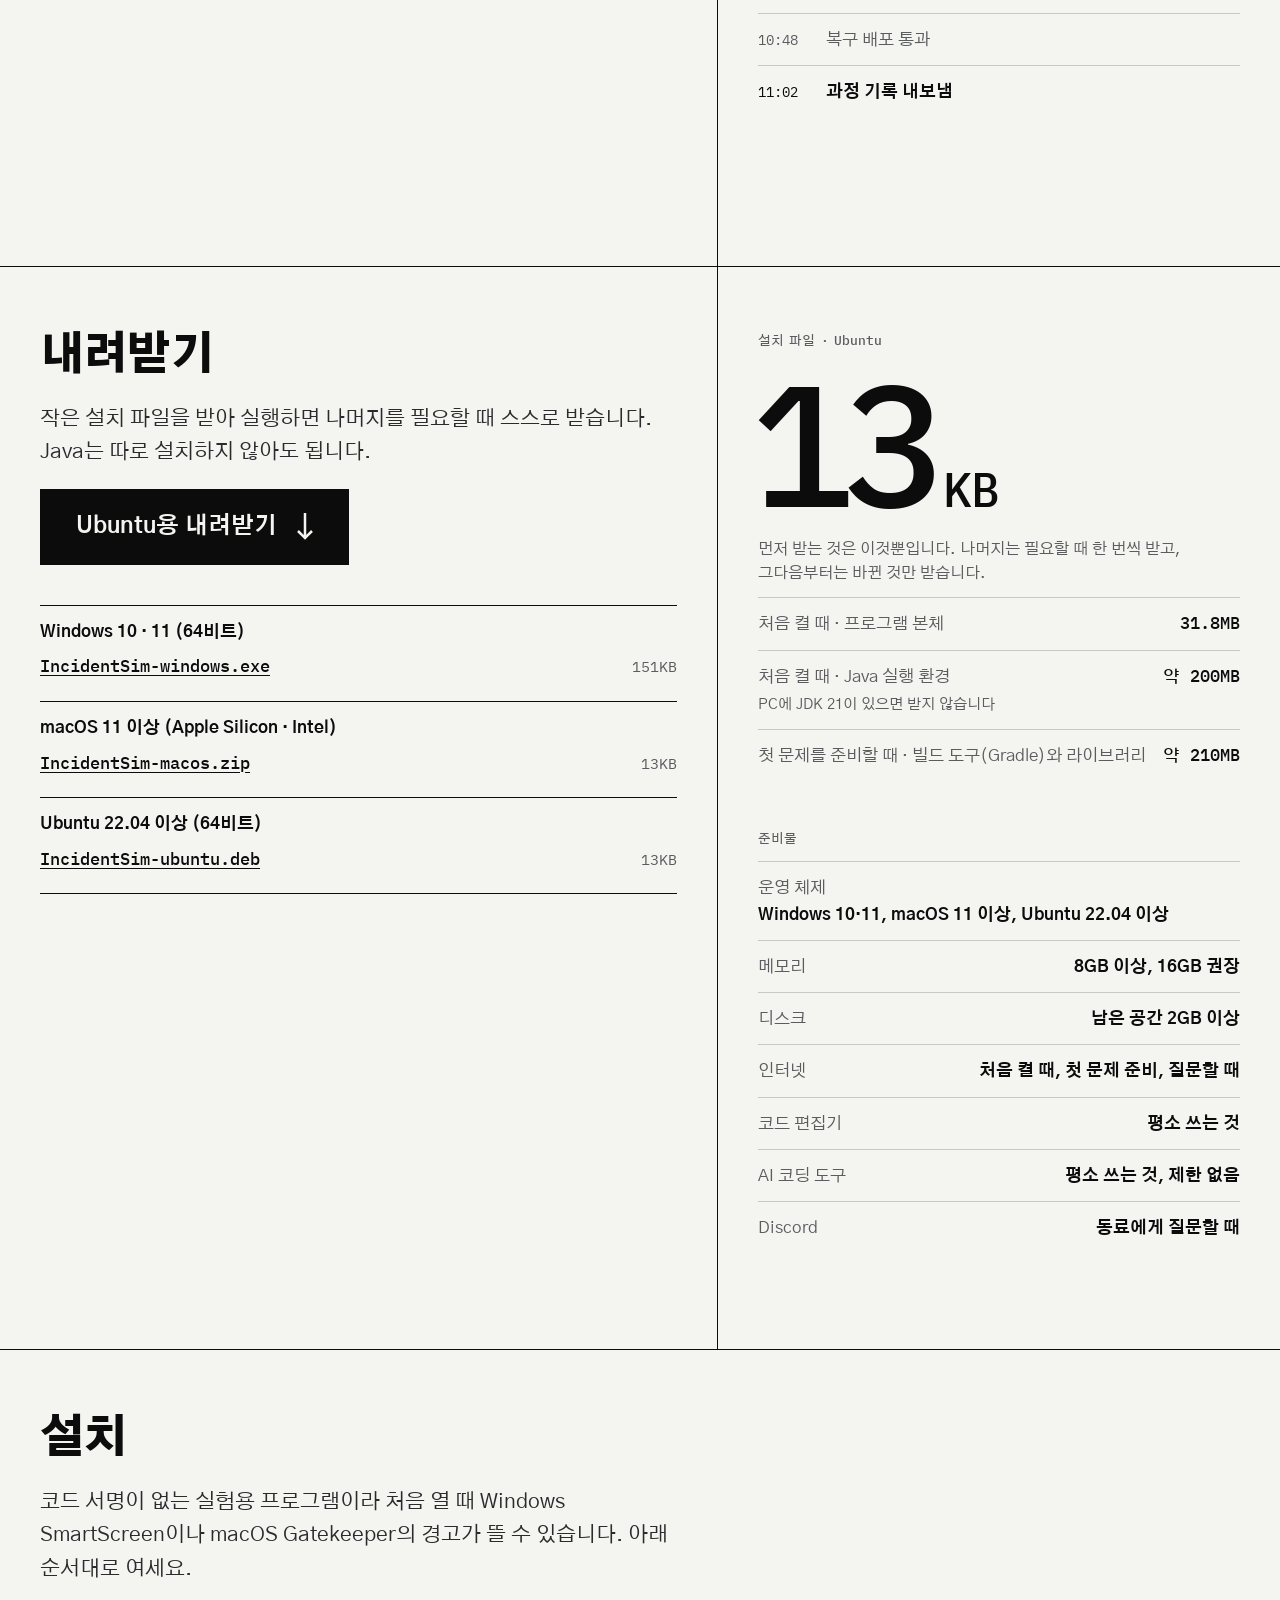
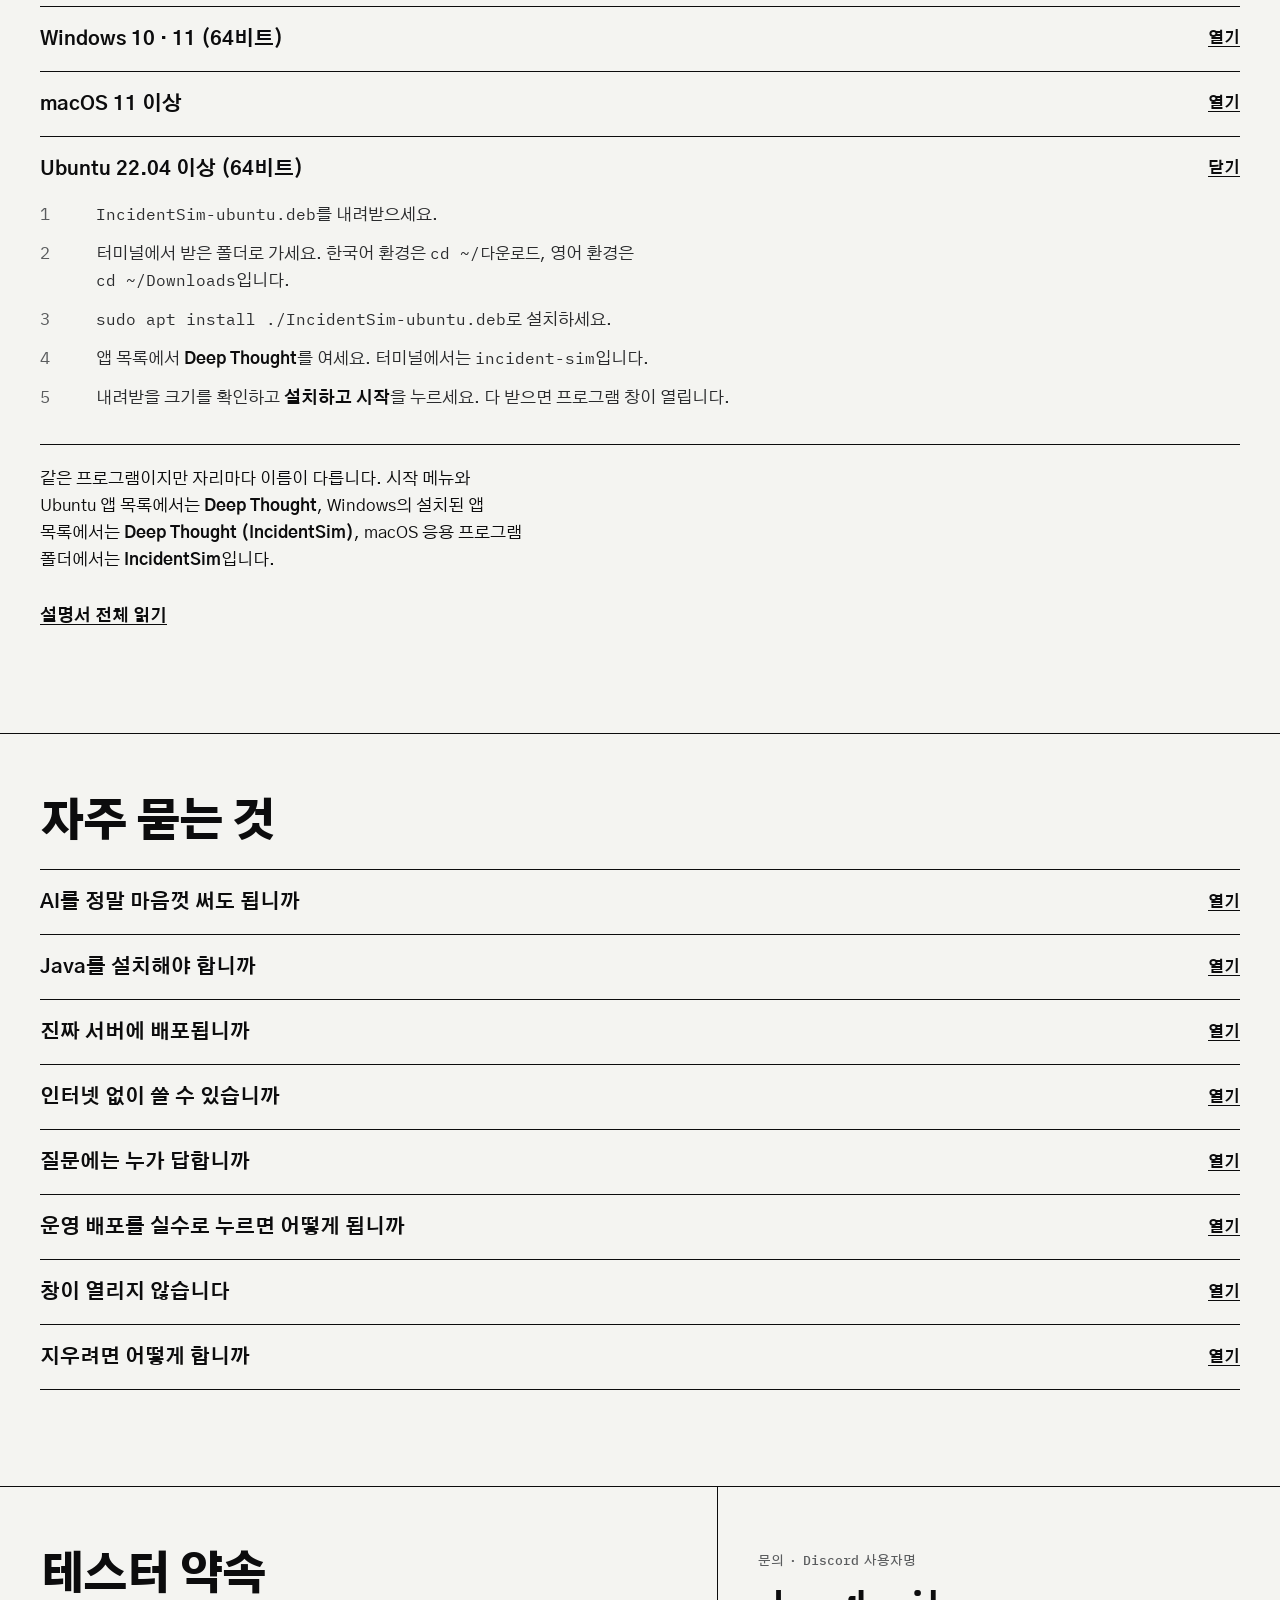
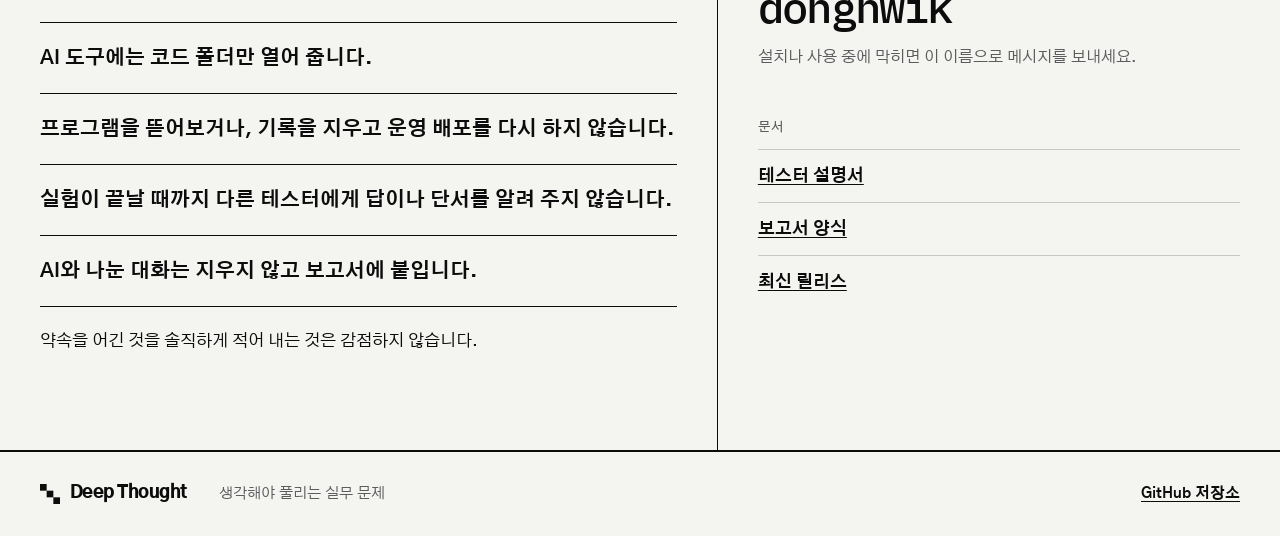
==== commit 72bae5a2: "docs: Java 실행 환경 크기 표기를 본체 문서와 통일 Co-Authored-By: Claude Opus 5.5 <noreply@anthropic.com>" ====
--- a/docs/index.html
+++ b/docs/index.html
@@ -216,7 +216,7 @@
     <p class="say">먼저 받는 것은 이것뿐입니다. 나머지는 필요할 때 한 번씩 받고, 그다음부터는 바뀐 것만 받습니다.</p>
     <ul class="kv need">
       <li><span>처음 켤 때 · 프로그램 본체</span><b>31.8MB</b></li>
-      <li><span>처음 켤 때 · Java 실행 환경<br><small>PC에 JDK 21이 있으면 받지 않습니다</small></span><b>약 205MB</b></li>
+      <li><span>처음 켤 때 · Java 실행 환경<br><small>PC에 JDK 21이 있으면 받지 않습니다</small></span><b>약 200MB</b></li>
       <li><span>첫 문제를 준비할 때 · 빌드 도구(Gradle)와 라이브러리</span><b>약 210MB</b></li>
     </ul>
     <p class="eyebrow gap">준비물</p>
@@ -276,7 +276,7 @@
   <h2 id="h-faq" class="title">자주 묻는 것</h2>
   <div class="folds">
     <details><summary>AI를 정말 마음껏 써도 됩니까</summary><p>네. 도구도 횟수도 제한하지 않습니다. 다만 AI 도구에는 코드 폴더만 열어 주고, 나눈 대화는 지우지 말고 보고서에 붙이세요.</p></details>
-    <details><summary>Java를 설치해야 합니까</summary><p>아니요. 이 PC에 JDK 21이 없으면 프로그램이 자기 폴더 안에 내려받아 씁니다(약 205MB). 있으면 그것을 씁니다.</p></details>
+    <details><summary>Java를 설치해야 합니까</summary><p>아니요. 이 PC에 JDK 21이 없으면 프로그램이 자기 폴더 안에 내려받아 씁니다(약 200MB). 있으면 그것을 씁니다.</p></details>
     <details><summary>진짜 서버에 배포됩니까</summary><p>아니요. 운영 서버도, 그곳에 오는 요청도 모두 내 PC 안에서 돕니다.</p></details>
     <details><summary>인터넷 없이 쓸 수 있습니까</summary><p>처음 켤 때, 첫 문제를 준비할 때, Discord로 질문할 때는 인터넷이 필요합니다. 필요한 파일을 모두 받은 뒤에는 인터넷이 없어도 켜집니다. 받다가 끊기면 다시 켜세요. 받던 데서 이어서 받습니다.</p></details>
     <details><summary>질문에는 누가 답합니까</summary><p>선생님이 동료 역할로 Discord에서 답합니다. 프로그램은 질문을 복사하고 Discord를 열기만 합니다. 저절로 보내는 것은 없습니다.</p></details>
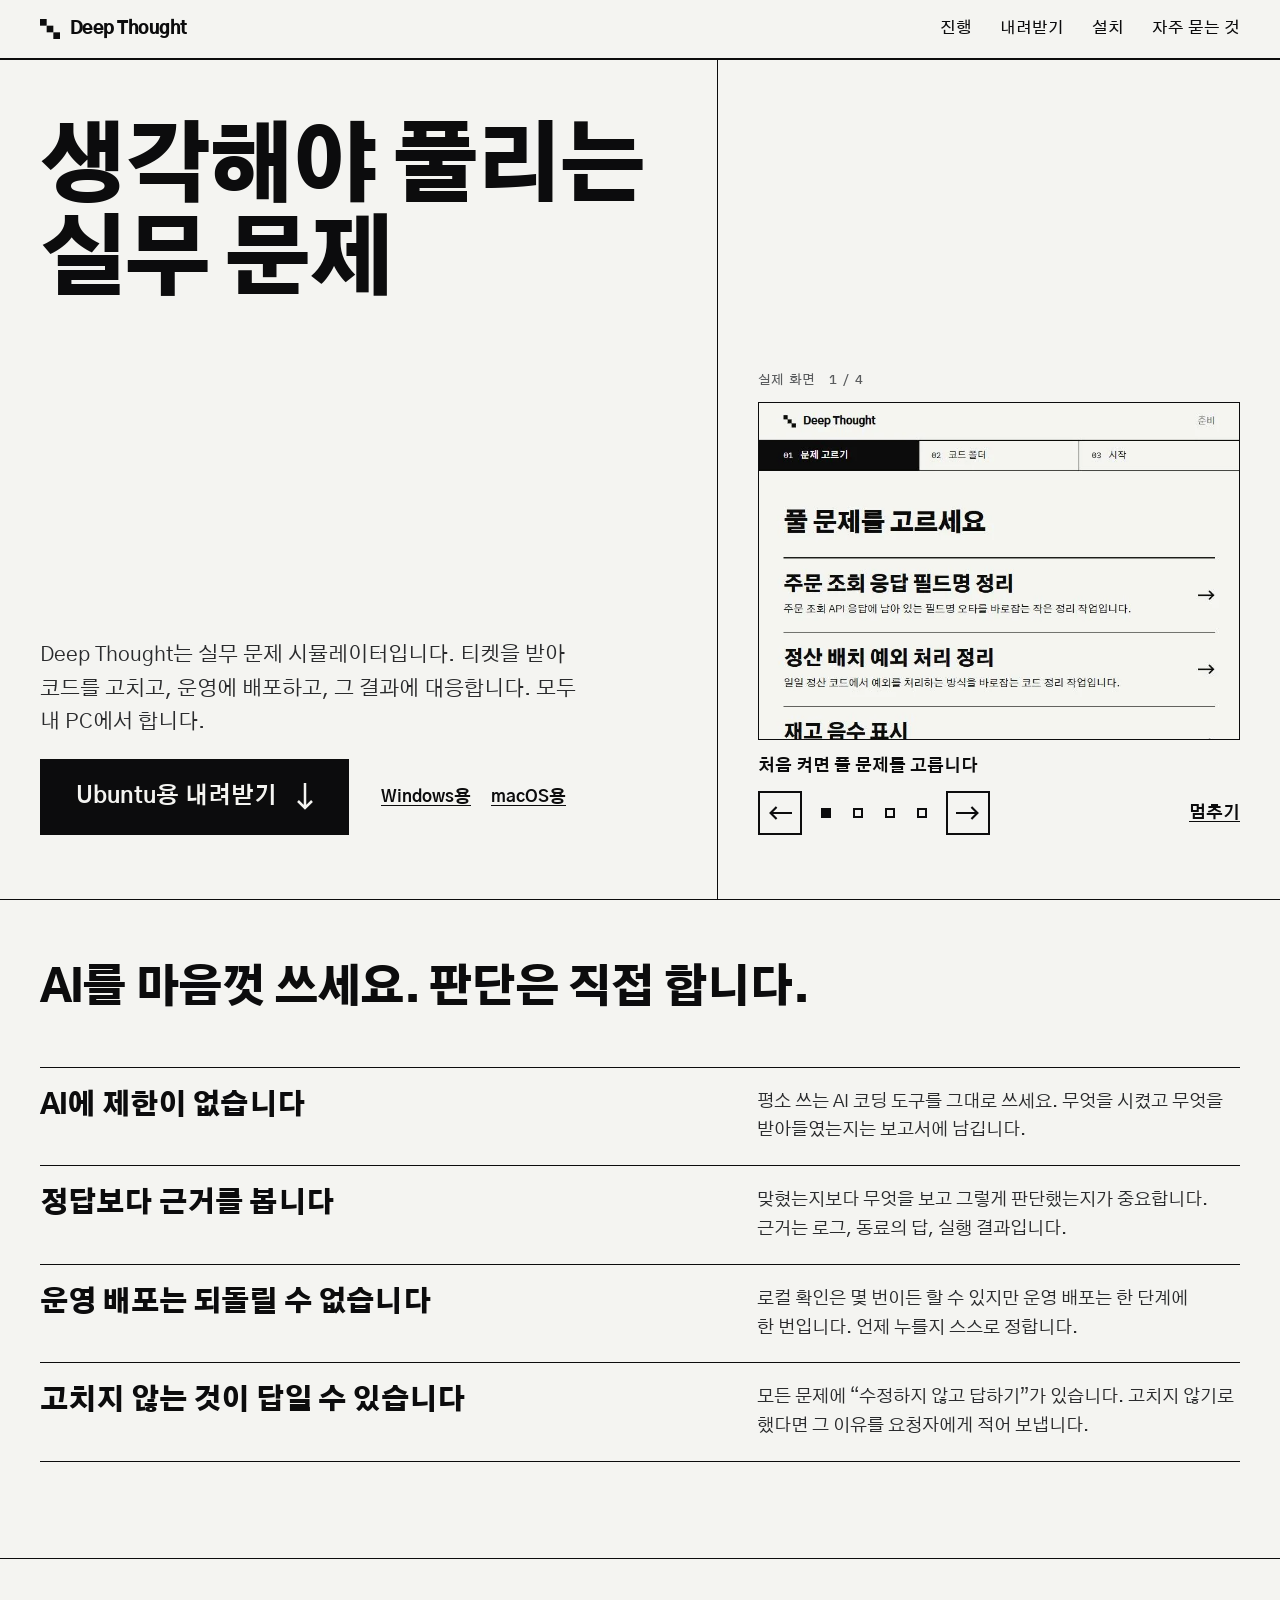
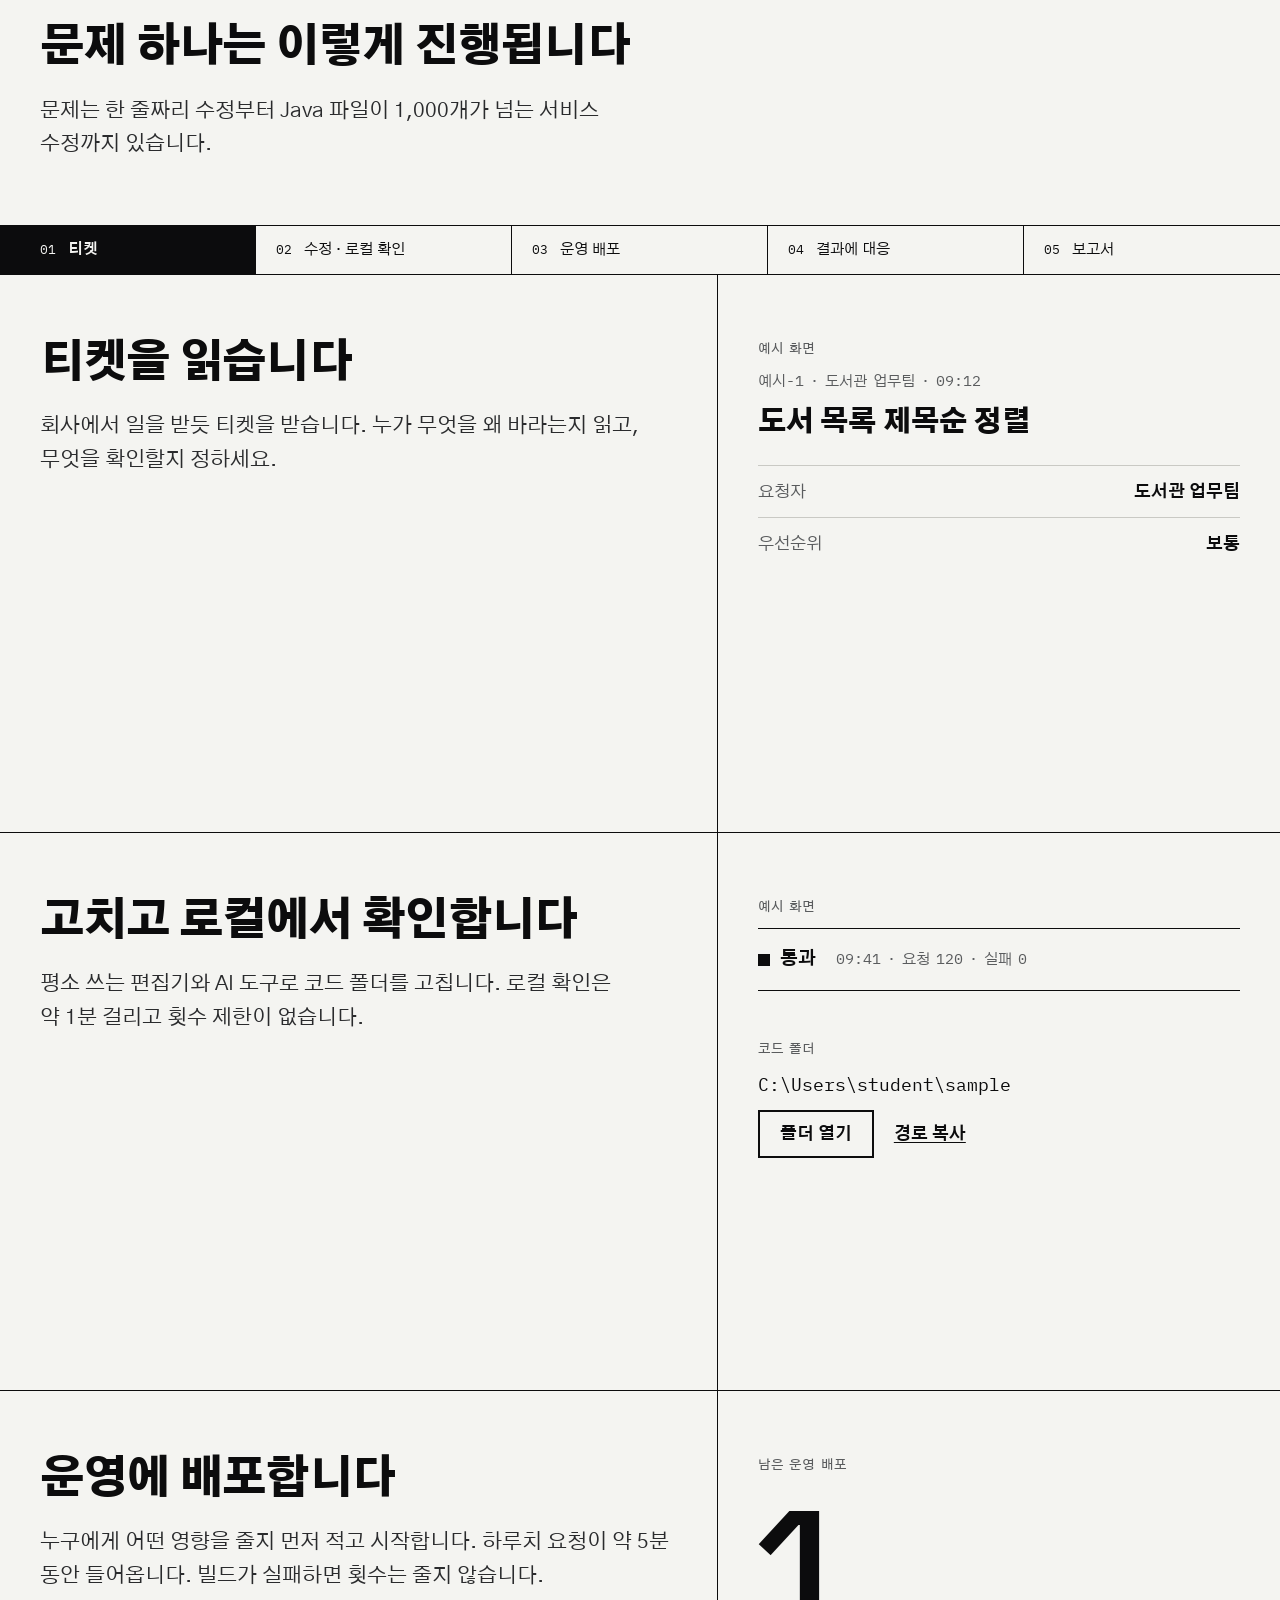
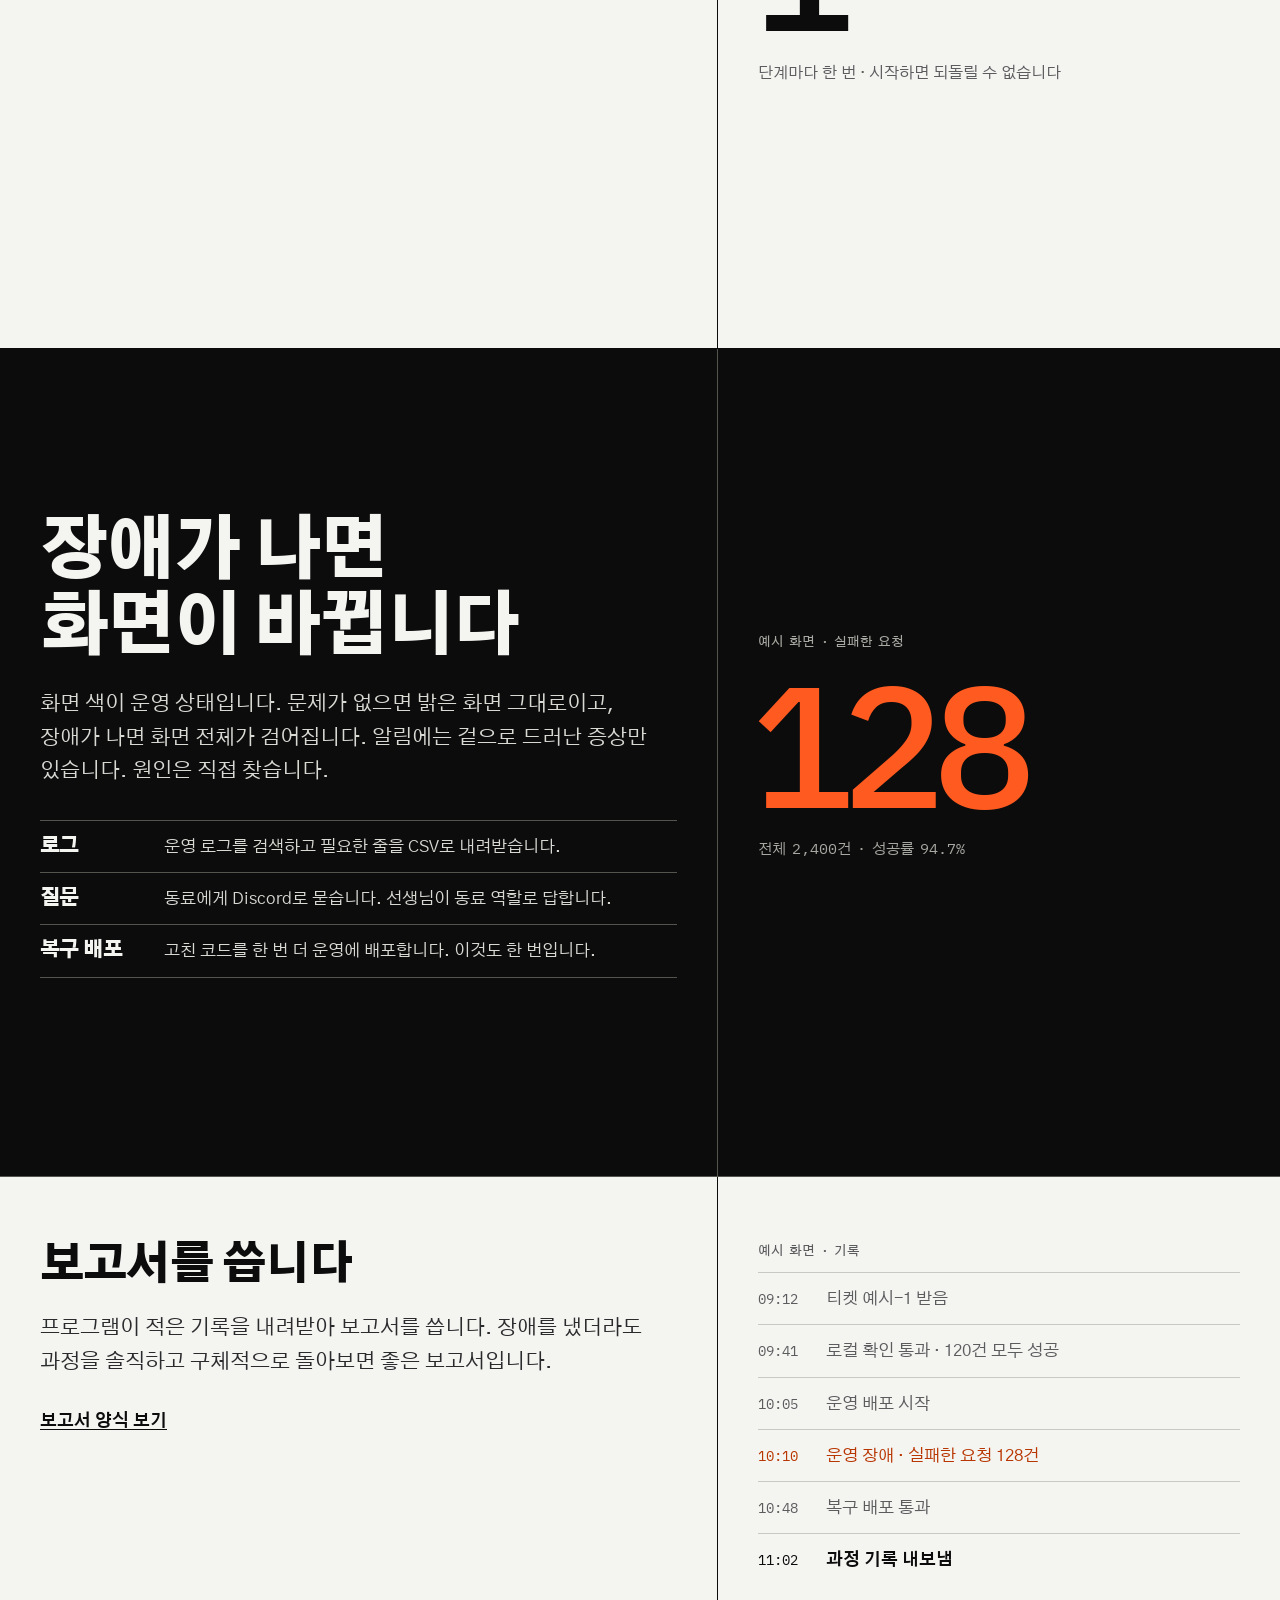
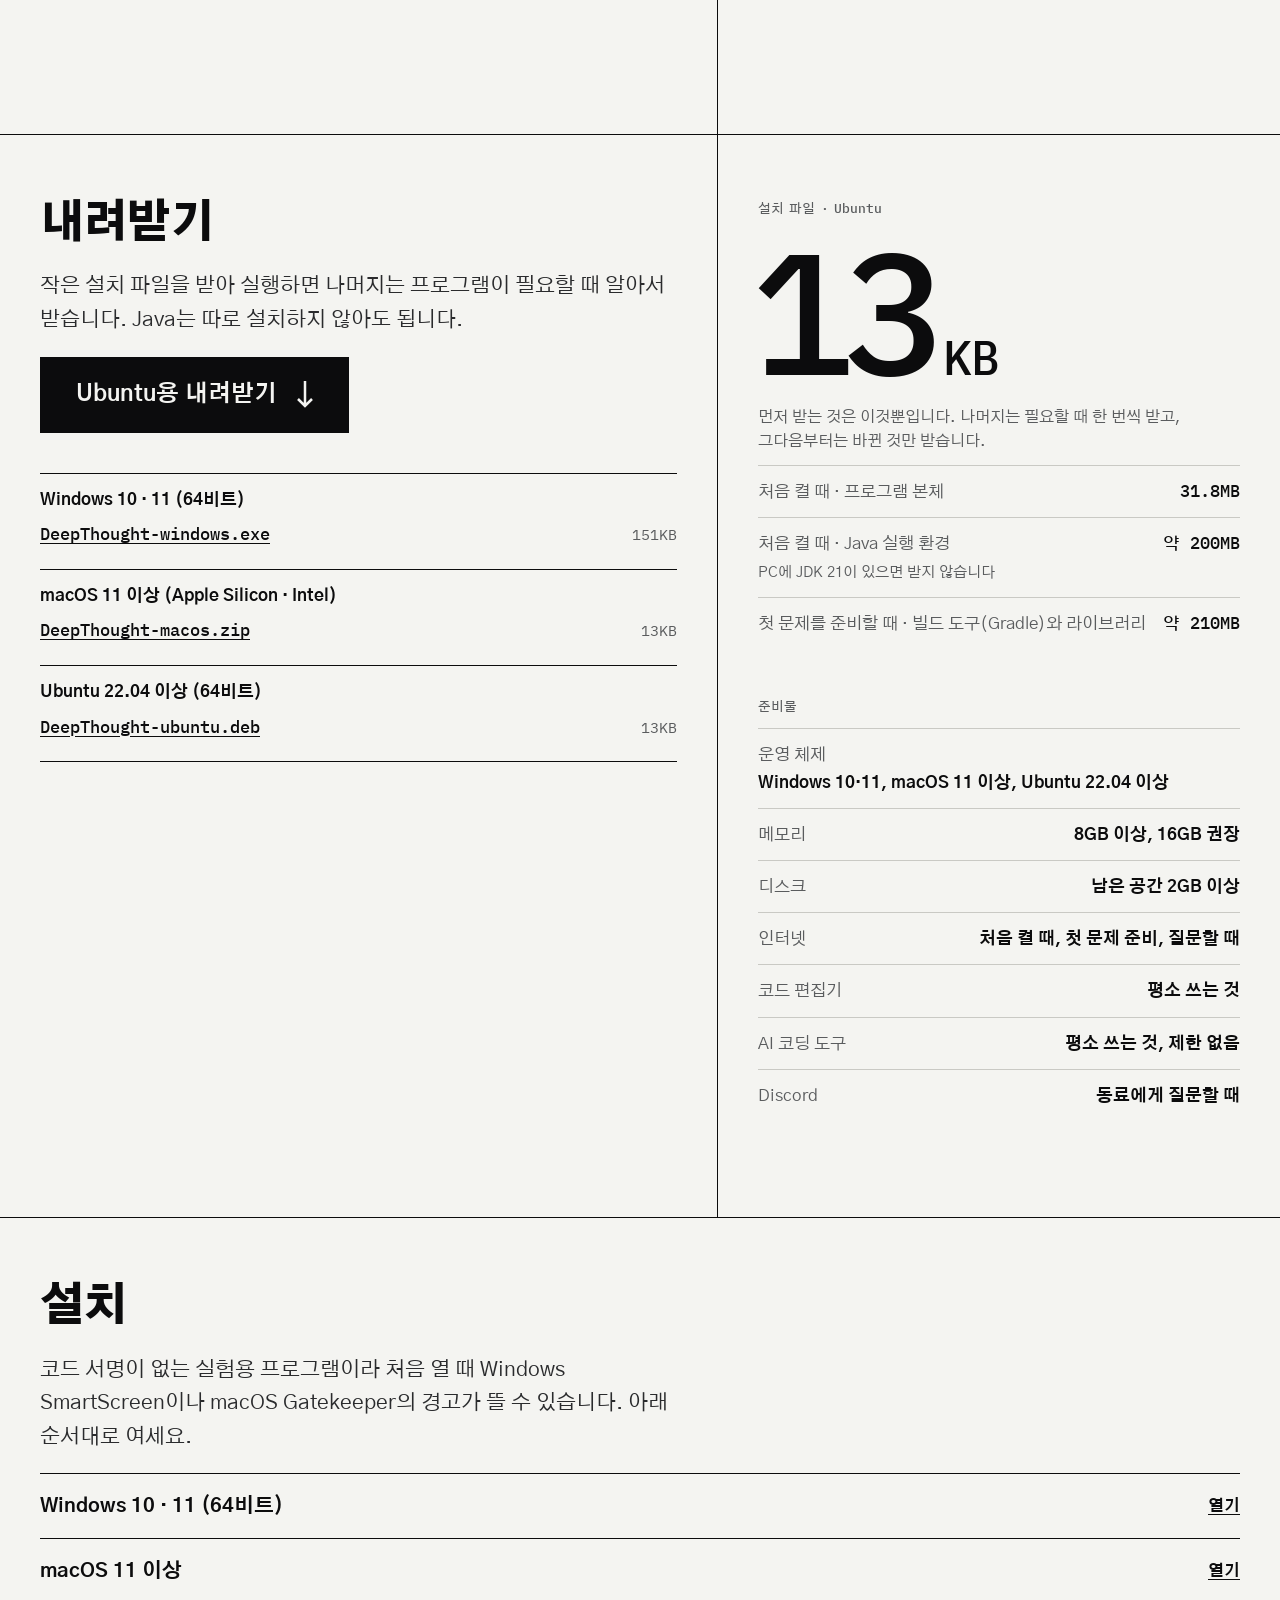
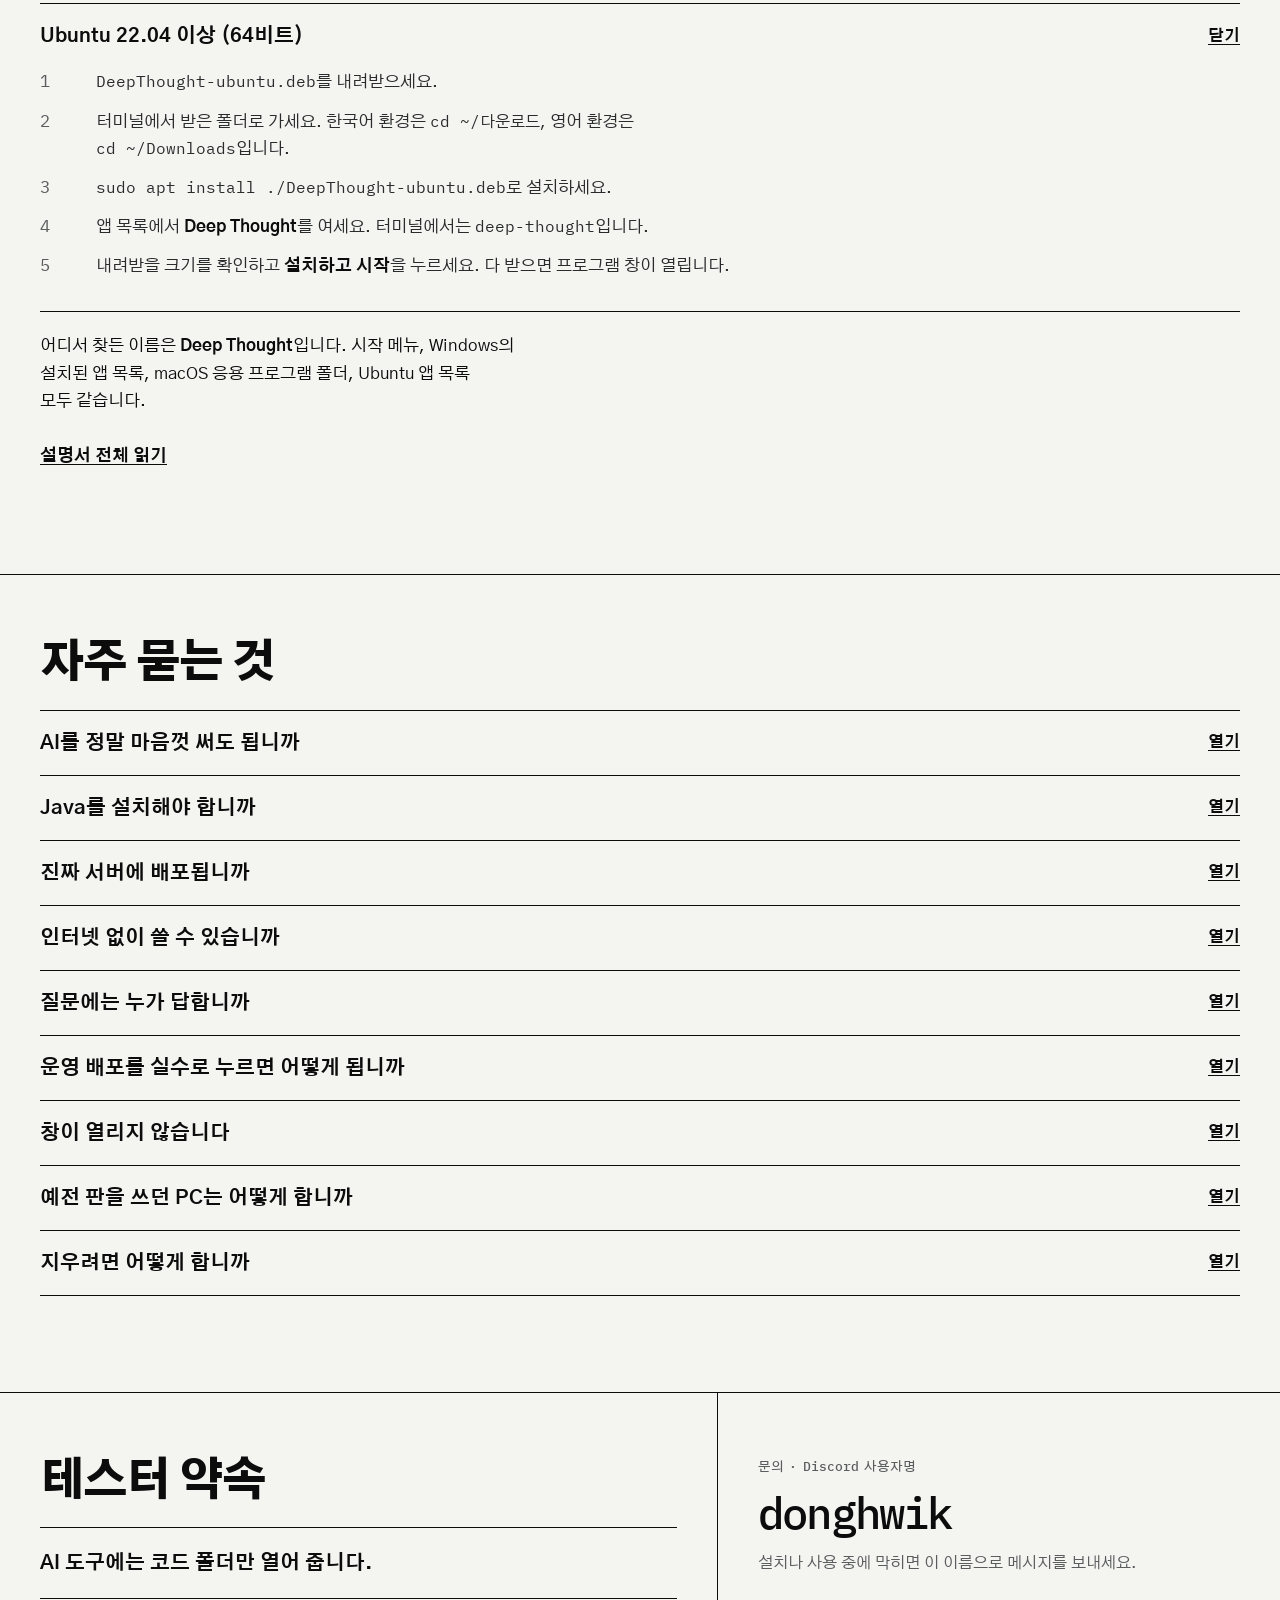
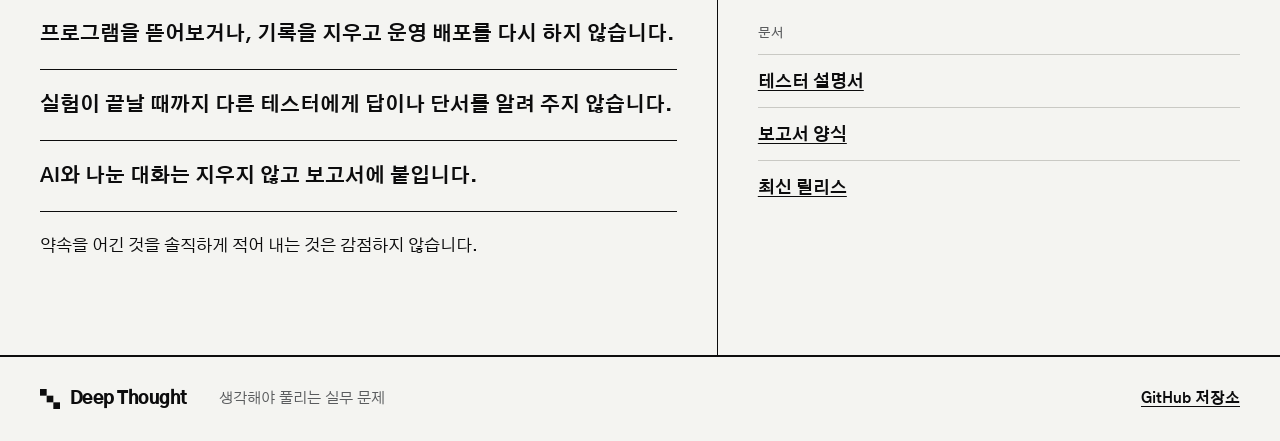
==== commit 3cc9dd89: "docs: 0.3.1 랜딩 페이지 문구를 고치고 첫 화면에 실제 프로그램 화면을 넣음 - 첫 화면 오른쪽의 가상 시각 시계를 실제 화면 네 장의 슬라이드로 바꿈   (저절로 넘김," ====
--- a/docs/index.html
+++ b/docs/index.html
@@ -4,16 +4,16 @@
 <meta charset="utf-8">
 <meta name="viewport" content="width=device-width, initial-scale=1">
 <title>Deep Thought · 생각해야 풀리는 실무 문제</title>
-<meta name="description" content="티켓을 받아 코드를 고치고, 운영에 배포하고, 그 결과에 대응합니다. 내 PC에서 하는 고등학생용 실무 문제 시뮬레이터 Deep Thought입니다.">
-<link rel="canonical" href="https://camelcaramel.github.io/incident-sim-tester/">
+<meta name="description" content="티켓을 받아 코드를 고치고, 운영에 배포하고, 그 결과에 대응합니다. 내 PC에서 하는 실무 문제 시뮬레이터 Deep Thought입니다.">
+<link rel="canonical" href="https://camelcaramel.github.io/deep-thought/">
 <meta name="theme-color" content="#f4f4f1">
 <meta property="og:type" content="website">
 <meta property="og:locale" content="ko_KR">
 <meta property="og:site_name" content="Deep Thought">
 <meta property="og:title" content="Deep Thought · 생각해야 풀리는 실무 문제">
-<meta property="og:description" content="티켓을 받아 코드를 고치고, 운영에 배포하고, 그 결과에 대응합니다. 내 PC에서 하는 고등학생용 실무 문제 시뮬레이터입니다.">
-<meta property="og:url" content="https://camelcaramel.github.io/incident-sim-tester/">
-<meta property="og:image" content="https://camelcaramel.github.io/incident-sim-tester/assets/og.png">
+<meta property="og:description" content="티켓을 받아 코드를 고치고, 운영에 배포하고, 그 결과에 대응합니다. 내 PC에서 하는 실무 문제 시뮬레이터입니다.">
+<meta property="og:url" content="https://camelcaramel.github.io/deep-thought/">
+<meta property="og:image" content="https://camelcaramel.github.io/deep-thought/assets/og.png">
 <meta property="og:image:type" content="image/png">
 <meta property="og:image:width" content="1200">
 <meta property="og:image:height" content="630">
@@ -33,7 +33,6 @@
 <header class="header" id="top">
   <div class="header-main">
     <a class="brand" href="#top"><svg aria-hidden="true" width="20" height="20" viewBox="0 0 6 6"><rect class="m" x="0" y="0" width="2" height="2"/><rect class="m" x="2" y="2" width="2" height="2"/><rect class="m m3" x="4" y="4" width="2" height="2"/></svg>Deep Thought</a>
-    <span class="state"><i aria-hidden="true"></i><span id="state">운영 정상</span></span>
   </div>
   <nav class="nav" aria-label="이 페이지">
     <a href="#flow">진행</a>
@@ -48,26 +47,51 @@
 <section class="split hero" aria-labelledby="h-hero">
   <div class="col">
     <h1 id="h-hero" class="hero-title">생각해야 풀리는 실무 문제</h1>
-    <p class="lead measure">Deep Thought는 고등학생용 실무 문제 시뮬레이터입니다. 티켓을 받아 코드를 고치고, 운영에 배포하고, 그 결과에 대응합니다. 모두 내&nbsp;PC에서 합니다.</p>
+    <p class="lead measure">Deep Thought는 실무 문제 시뮬레이터입니다. 티켓을 받아 코드를 고치고, 운영에 배포하고, 그 결과에 대응합니다. 모두 내&nbsp;PC에서 합니다.</p>
     <div class="get" data-get>
-      <a class="primary" data-get-main href="https://github.com/camelcaramel/incident-sim-tester/releases/latest/download/IncidentSim-windows.exe"><span data-get-label>Windows용 내려받기</span><svg aria-hidden="true" width="16" height="28" viewBox="0 0 16 28" fill="none" stroke="currentColor" stroke-width="2.5"><path d="M8 0v25M1 18l7 7 7-7"/></svg></a>
+      <a class="primary" data-get-main href="https://github.com/camelcaramel/deep-thought/releases/latest/download/DeepThought-windows.exe"><span data-get-label>Windows용 내려받기</span><svg aria-hidden="true" width="16" height="28" viewBox="0 0 16 28" fill="none" stroke="currentColor" stroke-width="2.5"><path d="M8 0v25M1 18l7 7 7-7"/></svg></a>
       <p class="others">
-        <a class="link" data-get-other href="https://github.com/camelcaramel/incident-sim-tester/releases/latest/download/IncidentSim-macos.zip">macOS용</a>
-        <a class="link" data-get-other href="https://github.com/camelcaramel/incident-sim-tester/releases/latest/download/IncidentSim-ubuntu.deb">Ubuntu용</a>
+        <a class="link" data-get-other href="https://github.com/camelcaramel/deep-thought/releases/latest/download/DeepThought-macos.zip">macOS용</a>
+        <a class="link" data-get-other href="https://github.com/camelcaramel/deep-thought/releases/latest/download/DeepThought-ubuntu.deb">Ubuntu용</a>
       </p>
-      <p class="say">설치 파일은 <span data-my-size>151KB</span>입니다. 나머지는 필요할 때 받습니다. <a href="#sizes">받는 양 보기</a></p>
       <p class="note" data-release hidden></p>
       <p class="say" data-mobile hidden>PC에서 쓰는 프로그램입니다. 이 주소를 PC에서 여세요.</p>
     </div>
   </div>
-  <div class="col side clock">
-    <p class="eyebrow">가상 시각</p>
-    <p class="xl" id="clock" aria-hidden="true">09:00</p>
-    <p class="sr">이 페이지를 연 때를 9시로 하고 실제 1초에 가상 5분씩 흐르는 시계입니다.</p>
-    <p class="cap" id="clock-cap">이 페이지를 연 때가 09:00 · 실제 1초가 5분</p>
-    <div class="bar" aria-hidden="true"><div id="clock-bar"></div></div>
-    <p class="say">운영 배포 한 번에 하루치 요청이 흐릅니다. 실제로는 약 5분입니다.</p>
-    <button class="link" type="button" id="clock-toggle" hidden>시계 멈추기</button>
+  <div class="col side shots" role="region" aria-roledescription="슬라이드" aria-labelledby="h-shots" data-shots>
+    <p class="eyebrow" id="h-shots">실제 화면 <span class="shots-count" data-shots-count aria-hidden="true"></span></p>
+    <ul class="shots-track" data-shots-track tabindex="0" aria-label="프로그램 화면 네 장">
+      <li class="shot" role="group" aria-roledescription="화면" aria-label="1 / 4">
+        <figure>
+          <img src="assets/shots/01-list.webp" width="784" height="549" decoding="async" alt="Deep Thought의 문제 고르기 화면. 위에 단계 줄(문제 고르기, 코드 폴더, 시작)이 있고, 아래에 풀 문제 목록이 있습니다.">
+          <figcaption>처음 켜면 풀 문제를 고릅니다</figcaption>
+        </figure>
+      </li>
+      <li class="shot" role="group" aria-roledescription="화면" aria-label="2 / 4">
+        <figure>
+          <img src="assets/shots/02-check.webp" width="784" height="549" loading="lazy" decoding="async" alt="필요한 파일을 받고 점검하는 화면. 큰 숫자로 점검 항목 3개 중 2개가 끝났다고 나오고, 그 아래에 진행 막대가 있습니다.">
+          <figcaption>필요한 파일을 받고 PC를 점검합니다</figcaption>
+        </figure>
+      </li>
+      <li class="shot" role="group" aria-roledescription="화면" aria-label="3 / 4">
+        <figure>
+          <img src="assets/shots/03-ticket.webp" width="784" height="549" loading="lazy" decoding="async" alt="티켓 화면. 백엔드 리드가 보낸 티켓으로, 주문 조회 API 응답의 필드명 오타를 고쳐 달라는 요청입니다.">
+          <figcaption>회사에서 일을 받듯 티켓을 받습니다</figcaption>
+        </figure>
+      </li>
+      <li class="shot" role="group" aria-roledescription="화면" aria-label="4 / 4">
+        <figure>
+          <img src="assets/shots/04-building.webp" width="784" height="549" loading="lazy" decoding="async" alt="로컬 확인 화면. 코드를 빌드하는 중이고, 빌드, 실행, 요청 보내기, 판정 네 단계가 차례로 나옵니다.">
+          <figcaption>고친 코드는 로컬 확인으로 먼저 돌려 봅니다</figcaption>
+        </figure>
+      </li>
+    </ul>
+    <div class="shots-ctl" data-shots-ctl hidden>
+      <button class="shots-btn" type="button" data-shots-prev aria-label="앞 화면"><svg aria-hidden="true" width="24" height="16" viewBox="0 0 28 16" fill="none" stroke="currentColor" stroke-width="2.5"><path d="M28 8H3M10 1L3 8l7 7"/></svg></button>
+      <span class="shots-dots" data-shots-dots></span>
+      <button class="shots-btn" type="button" data-shots-next aria-label="다음 화면"><svg aria-hidden="true" width="24" height="16" viewBox="0 0 28 16" fill="none" stroke="currentColor" stroke-width="2.5"><path d="M0 8h25M18 1l7 7-7 7"/></svg></button>
+      <button class="link shots-play" type="button" data-shots-play>멈추기</button>
+    </div>
   </div>
 </section>
 
@@ -75,17 +99,16 @@
   <h2 id="h-diff" class="title">AI를 마음껏 쓰세요. 판단은 직접 합니다.</h2>
   <dl class="pairs">
     <div><dt>AI에 제한이 없습니다</dt><dd>평소 쓰는 AI 코딩 도구를 그대로 쓰세요. 무엇을 시켰고 무엇을 받아들였는지는 보고서에 남깁니다.</dd></div>
-    <div><dt>통째로 맡기면 풀리지 않습니다</dt><dd>티켓을 AI에게 그대로 넘겨서는 풀리지 않게 만들었습니다. 로그를 읽고 동료에게 물어야 풀립니다.</dd></div>
     <div><dt>정답보다 근거를 봅니다</dt><dd>맞혔는지보다 무엇을 보고 그렇게 판단했는지가 중요합니다. 근거는 로그, 동료의 답, 실행 결과입니다.</dd></div>
     <div><dt>운영 배포는 되돌릴 수 없습니다</dt><dd>로컬 확인은 몇 번이든 할 수 있지만 운영 배포는 한 단계에 한&nbsp;번입니다. 언제 누를지 스스로 정합니다.</dd></div>
-    <div><dt>고치지 않고 답할 수 있습니다</dt><dd>모든 문제에 “수정하지 않고 답하기”가 있습니다. 고치지 않기로 했다면 그 이유를 요청자에게 적어 보냅니다.</dd></div>
+    <div><dt>고치지 않는 것이 답일 수 있습니다</dt><dd>모든 문제에 “수정하지 않고 답하기”가 있습니다. 고치지 않기로 했다면 그 이유를 요청자에게 적어 보냅니다.</dd></div>
   </dl>
 </section>
 
 <section class="flow" id="flow" aria-labelledby="h-flow">
   <div class="block flow-head">
     <h2 id="h-flow" class="title">문제 하나는 이렇게 진행됩니다</h2>
-    <p class="lead measure">문제는 네 가지입니다. 한 줄짜리 수정부터 Java 파일이 1,000개가 넘는 서비스까지 있습니다. 문제 하나에 수업 2시간 정도 걸리고, 보고서는 3일 안에 냅니다.</p>
+    <p class="lead measure">문제는 한 줄짜리 수정부터 Java 파일이 1,000개가 넘는 서비스 수정까지 있습니다.</p>
   </div>
   <ol class="steps" id="steps" aria-label="진행 단계">
     <li><b>01<span class="of"> / 05</span></b><span>티켓</span></li>
@@ -132,7 +155,7 @@
   <article class="split step" data-step aria-labelledby="h-s3">
     <div class="col">
       <h3 id="h-s3" class="title">운영에 배포합니다</h3>
-      <p class="lead measure">누구에게 어떤 영향을 줄지 먼저 적고 시작합니다. 하루치 요청이 약&nbsp;5분 동안 흐릅니다. 빌드가 실패하면 횟수는 줄지 않습니다.</p>
+      <p class="lead measure">누구에게 어떤 영향을 줄지 먼저 적고 시작합니다. 하루치 요청이 약&nbsp;5분 동안 들어옵니다. 빌드가 실패하면 횟수는 줄지 않습니다.</p>
     </div>
     <figure class="col side">
       <figcaption class="eyebrow">남은 운영 배포</figcaption>
@@ -143,7 +166,7 @@
 
   <article class="split step incident" data-step data-theme="incident" aria-labelledby="h-s4">
     <div class="col">
-      <h3 id="h-s4" class="headline">장애가 나면 화면이 뒤집힙니다</h3>
+      <h3 id="h-s4" class="headline">장애가 나면 화면이 바뀝니다</h3>
       <p class="lead measure">화면 색이 운영 상태입니다. 문제가 없으면 밝은 화면 그대로이고, 장애가 나면 화면 전체가 검어집니다. 알림에는 겉으로 드러난 증상만 있습니다. 원인은 직접 찾습니다.</p>
       <dl class="pairs tight">
         <div><dt>로그</dt><dd>운영 로그를 검색하고 필요한 줄을 CSV로 내려받습니다.</dd></div>
@@ -162,7 +185,7 @@
     <div class="col">
       <h3 id="h-s5" class="title">보고서를 씁니다</h3>
       <p class="lead measure">프로그램이 적은 기록을 내려받아 보고서를 씁니다. 장애를 냈더라도 과정을 솔직하고 구체적으로 돌아보면 좋은 보고서입니다.</p>
-      <p><a class="link" href="https://github.com/camelcaramel/incident-sim-tester/blob/main/docs/report-template.md">보고서 양식 보기</a></p>
+      <p><a class="link" href="https://github.com/camelcaramel/deep-thought/blob/main/docs/report-template.md">보고서 양식 보기</a></p>
     </div>
     <figure class="col side">
       <figcaption class="eyebrow">예시 화면 · 기록</figcaption>
@@ -183,34 +206,34 @@
 <section class="split" id="download" aria-labelledby="h-download">
   <div class="col">
     <h2 id="h-download" class="title">내려받기</h2>
-    <p class="lead measure">작은 설치 파일을 받아 실행하면 나머지를 필요할 때 스스로 받습니다. Java는 따로 설치하지 않아도 됩니다.</p>
+    <p class="lead measure">작은 설치 파일을 받아 실행하면 나머지는 프로그램이 필요할 때 알아서 받습니다. Java는 따로 설치하지 않아도 됩니다.</p>
     <div class="get" data-get>
-      <a class="primary" data-get-main href="https://github.com/camelcaramel/incident-sim-tester/releases/latest/download/IncidentSim-windows.exe"><span data-get-label>Windows용 내려받기</span><svg aria-hidden="true" width="16" height="28" viewBox="0 0 16 28" fill="none" stroke="currentColor" stroke-width="2.5"><path d="M8 0v25M1 18l7 7 7-7"/></svg></a>
+      <a class="primary" data-get-main href="https://github.com/camelcaramel/deep-thought/releases/latest/download/DeepThought-windows.exe"><span data-get-label>Windows용 내려받기</span><svg aria-hidden="true" width="16" height="28" viewBox="0 0 16 28" fill="none" stroke="currentColor" stroke-width="2.5"><path d="M8 0v25M1 18l7 7 7-7"/></svg></a>
       <p class="note" data-release hidden></p>
       <p class="say" data-mobile hidden>PC에서 쓰는 프로그램입니다. 이 주소를 PC에서 여세요.</p>
     </div>
     <ul class="files">
-      <li data-asset="IncidentSim-windows.exe">
+      <li data-asset="DeepThought-windows.exe">
         <span class="os">Windows 10 · 11 (64비트)</span>
-        <a class="link path" href="https://github.com/camelcaramel/incident-sim-tester/releases/latest/download/IncidentSim-windows.exe">IncidentSim-windows.exe</a>
+        <a class="link path" href="https://github.com/camelcaramel/deep-thought/releases/latest/download/DeepThought-windows.exe">DeepThought-windows.exe</a>
         <span class="cap" data-size>151KB</span>
         <span class="sha" data-sha hidden></span>
       </li>
-      <li data-asset="IncidentSim-macos.zip">
+      <li data-asset="DeepThought-macos.zip">
         <span class="os">macOS 11 이상 (Apple Silicon · Intel)</span>
-        <a class="link path" href="https://github.com/camelcaramel/incident-sim-tester/releases/latest/download/IncidentSim-macos.zip">IncidentSim-macos.zip</a>
+        <a class="link path" href="https://github.com/camelcaramel/deep-thought/releases/latest/download/DeepThought-macos.zip">DeepThought-macos.zip</a>
         <span class="cap" data-size>13KB</span>
         <span class="sha" data-sha hidden></span>
       </li>
-      <li data-asset="IncidentSim-ubuntu.deb">
+      <li data-asset="DeepThought-ubuntu.deb">
         <span class="os">Ubuntu 22.04 이상 (64비트)</span>
-        <a class="link path" href="https://github.com/camelcaramel/incident-sim-tester/releases/latest/download/IncidentSim-ubuntu.deb">IncidentSim-ubuntu.deb</a>
+        <a class="link path" href="https://github.com/camelcaramel/deep-thought/releases/latest/download/DeepThought-ubuntu.deb">DeepThought-ubuntu.deb</a>
         <span class="cap" data-size>13KB</span>
         <span class="sha" data-sha hidden></span>
       </li>
     </ul>
   </div>
-  <div class="col side" id="sizes">
+  <div class="col side">
     <p class="eyebrow">설치 파일 · <span data-my-os>Windows</span></p>
     <p class="xl"><span data-my-size="unit">151<span class="unit">KB</span></span></p>
     <p class="say">먼저 받는 것은 이것뿐입니다. 나머지는 필요할 때 한 번씩 받고, 그다음부터는 바뀐 것만 받습니다.</p>
@@ -239,7 +262,7 @@
     <details data-os="windows" open>
       <summary>Windows 10 · 11 (64비트)</summary>
       <ol class="how">
-        <li><code>IncidentSim-windows.exe</code>를 내려받으세요. 브라우저가 막으면 내려받기 목록에서 <b>유지</b>를 고르세요.</li>
+        <li><code>DeepThought-windows.exe</code>를 내려받으세요. 브라우저가 막으면 내려받기 목록에서 <b>유지</b>를 고르세요.</li>
         <li>받은 파일을 두 번 눌러 실행하세요.</li>
         <li>“Windows의 PC 보호” 창이 나오면 <b>추가 정보</b>를 누르고 <b>실행</b>을 누르세요.</li>
         <li>내려받을 크기를 확인하고 <b>설치하고 시작</b>을 누르세요. 관리자 권한은 필요하지 않습니다. 다 받으면 프로그램 창이 열립니다.</li>
@@ -249,27 +272,27 @@
     <details data-os="macos">
       <summary>macOS 11 이상</summary>
       <ol class="how">
-        <li><code>IncidentSim-macos.zip</code>을 내려받아 압축을 푸세요. Safari는 저절로 풉니다.</li>
-        <li><code>IncidentSim</code> 앱을 <b>응용 프로그램</b> 폴더로 옮기고 두 번 눌러 여세요.</li>
+        <li><code>DeepThought-macos.zip</code>을 내려받아 압축을 푸세요. Safari로 받으면 저절로 풀립니다.</li>
+        <li><b>Deep Thought</b> 앱을 <b>응용 프로그램</b> 폴더로 옮기고 두 번 눌러 여세요.</li>
         <li>열 수 없다는 경고가 나오면 <b>완료</b>(또는 <b>취소</b>)를 누르세요. 휴지통으로 옮기지 마세요.</li>
-        <li><b>시스템 설정 → 개인정보 보호 및 보안</b>을 열고 아래쪽 IncidentSim 옆의 <b>그래도 열기</b>를 누르세요. 다시 묻는 창에서도 여세요. macOS 14 이하는 앱을 <b>오른쪽 클릭 → 열기 → 열기</b>로도 됩니다.</li>
+        <li><b>시스템 설정 → 개인정보 보호 및 보안</b>을 열고 아래쪽 Deep Thought 옆의 <b>그래도 열기</b>를 누르세요. 다시 묻는 창에서도 여세요. macOS 14 이하는 앱을 <b>오른쪽 클릭 → 열기 → 열기</b>로도 됩니다.</li>
         <li>내려받을 크기를 확인하고 <b>설치하고 시작</b>을 누르세요. 받는 동안에는 알림으로 진행을 알려 주고, 다 받으면 프로그램 창이 열립니다.</li>
-        <li>다음부터는 응용 프로그램 폴더의 <b>IncidentSim</b>으로 여세요.</li>
+        <li>다음부터는 응용 프로그램 폴더의 <b>Deep Thought</b>로 여세요.</li>
       </ol>
     </details>
     <details data-os="ubuntu">
       <summary>Ubuntu 22.04 이상 (64비트)</summary>
       <ol class="how">
-        <li><code>IncidentSim-ubuntu.deb</code>를 내려받으세요.</li>
+        <li><code>DeepThought-ubuntu.deb</code>를 내려받으세요.</li>
         <li>터미널에서 받은 폴더로 가세요. 한국어 환경은 <code>cd ~/다운로드</code>, 영어 환경은 <code>cd ~/Downloads</code>입니다.</li>
-        <li><code>sudo apt install ./IncidentSim-ubuntu.deb</code>로 설치하세요.</li>
-        <li>앱 목록에서 <b>Deep Thought</b>를 여세요. 터미널에서는 <code>incident-sim</code>입니다.</li>
+        <li><code>sudo apt install ./DeepThought-ubuntu.deb</code>로 설치하세요.</li>
+        <li>앱 목록에서 <b>Deep Thought</b>를 여세요. 터미널에서는 <code>deep-thought</code>입니다.</li>
         <li>내려받을 크기를 확인하고 <b>설치하고 시작</b>을 누르세요. 다 받으면 프로그램 창이 열립니다.</li>
       </ol>
     </details>
   </div>
-  <p class="measure">같은 프로그램이지만 자리마다 이름이 다릅니다. 시작 메뉴와 Ubuntu 앱 목록에서는 <b>Deep Thought</b>, Windows의 설치된 앱 목록에서는 <b>Deep Thought (IncidentSim)</b>, macOS 응용 프로그램 폴더에서는 <b>IncidentSim</b>입니다.</p>
-  <p><a class="link" href="https://github.com/camelcaramel/incident-sim-tester#readme">설명서 전체 읽기</a></p>
+  <p class="measure">어디서 찾든 이름은 <b>Deep Thought</b>입니다. 시작 메뉴, Windows의 설치된 앱 목록, macOS 응용 프로그램 폴더, Ubuntu 앱 목록 모두 같습니다.</p>
+  <p><a class="link" href="https://github.com/camelcaramel/deep-thought#readme">설명서 전체 읽기</a></p>
 </section>
 
 <section class="block" id="faq" aria-labelledby="h-faq">
@@ -277,16 +300,17 @@
   <div class="folds">
     <details><summary>AI를 정말 마음껏 써도 됩니까</summary><p>네. 도구도 횟수도 제한하지 않습니다. 다만 AI 도구에는 코드 폴더만 열어 주고, 나눈 대화는 지우지 말고 보고서에 붙이세요.</p></details>
     <details><summary>Java를 설치해야 합니까</summary><p>아니요. 이 PC에 JDK 21이 없으면 프로그램이 자기 폴더 안에 내려받아 씁니다(약 200MB). 있으면 그것을 씁니다.</p></details>
-    <details><summary>진짜 서버에 배포됩니까</summary><p>아니요. 운영 서버도, 그곳에 오는 요청도 모두 내 PC 안에서 돕니다.</p></details>
+    <details><summary>진짜 서버에 배포됩니까</summary><p>아니요. 운영 서버도, 그곳에 들어오는 요청도 모두 내 PC 안에서 돌아갑니다.</p></details>
     <details><summary>인터넷 없이 쓸 수 있습니까</summary><p>처음 켤 때, 첫 문제를 준비할 때, Discord로 질문할 때는 인터넷이 필요합니다. 필요한 파일을 모두 받은 뒤에는 인터넷이 없어도 켜집니다. 받다가 끊기면 다시 켜세요. 받던 데서 이어서 받습니다.</p></details>
     <details><summary>질문에는 누가 답합니까</summary><p>선생님이 동료 역할로 Discord에서 답합니다. 프로그램은 질문을 복사하고 Discord를 열기만 합니다. 저절로 보내는 것은 없습니다.</p></details>
     <details><summary>운영 배포를 실수로 누르면 어떻게 됩니까</summary><p>영향 분석 메모를 쓰고 확인 칸을 채운 뒤 시작 버튼을 눌러야 배포가 시작됩니다. 그 전에는 취소할 수 있습니다. 시작하면 되돌릴 수 없습니다.</p></details>
     <details><summary>창이 열리지 않습니다</summary><p>브라우저에서 <code>http://127.0.0.1:17300/</code>을 여세요. 그래도 안 되면 프로그램 아이콘을 다시 누르세요. 진행 상황은 그대로 남아 있습니다.</p></details>
+    <details><summary>예전 판을 쓰던 PC는 어떻게 합니까</summary><p>0.2판이나 0.3.0판을 설치한 PC라면 예전 프로그램을 제거하고 새로 설치하세요. 예전 판은 Windows 설치된 앱 목록에서 “Deep Thought (IncidentSim)”, macOS에서 “IncidentSim”이라는 이름입니다. 예전 판의 기록은 새 판으로 옮겨지지 않으니, 풀던 문제가 있으면 제출할 파일을 먼저 받아 두고 선생님에게 물어보세요. 제거하는 방법은 <a href="https://github.com/camelcaramel/deep-thought#예전-판을-쓰던-pc">설명서</a>에 있습니다.</p></details>
     <details><summary>지우려면 어떻게 합니까</summary><p>프로그램을 지워도 기록과 코드 폴더는 남습니다. 그것까지 지우려면 제출할 파일을 받아 둔 뒤 프로그램 안의 “데이터 모두 지우기”를 먼저 누르세요. 그다음 프로그램을 제거하세요.</p>
       <dl class="remove">
-        <div><dt>Windows</dt><dd>설정 → 앱 → 설치된 앱에서 <b>Deep Thought (IncidentSim)</b>을 제거하세요.</dd></div>
-        <div><dt>macOS</dt><dd>터미널에서 <code>/Applications/IncidentSim.app/Contents/MacOS/IncidentSim <span class="keep">--uninstall</span></code>을 실행하고, 앱을 휴지통에 넣으세요.</dd></div>
-        <div><dt>Ubuntu</dt><dd>터미널에서 <code>incident-sim <span class="keep">--uninstall</span></code>을 실행하고, <code>sudo apt remove incident-sim</code>을 실행하세요.</dd></div>
+        <div><dt>Windows</dt><dd>설정 → 앱 → 설치된 앱에서 <b>Deep Thought</b>를 제거하세요.</dd></div>
+        <div><dt>macOS</dt><dd>터미널에서 <code>"/Applications/Deep Thought.app/Contents/MacOS/DeepThought" <span class="keep">--uninstall</span></code>을 실행하고, 앱을 휴지통에 넣으세요.</dd></div>
+        <div><dt>Ubuntu</dt><dd>터미널에서 <code>deep-thought <span class="keep">--uninstall</span></code>을 실행하고, <code>sudo apt remove deep-thought</code>를 실행하세요.</dd></div>
       </dl>
     </details>
   </div>
@@ -309,9 +333,9 @@
     <p class="say">설치나 사용 중에 막히면 이 이름으로 메시지를 보내세요.</p>
     <p class="eyebrow gap">문서</p>
     <ul class="docs">
-      <li><a href="https://github.com/camelcaramel/incident-sim-tester#readme">테스터 설명서</a></li>
-      <li><a href="https://github.com/camelcaramel/incident-sim-tester/blob/main/docs/report-template.md">보고서 양식</a></li>
-      <li><a href="https://github.com/camelcaramel/incident-sim-tester/releases/latest">최신 릴리스</a></li>
+      <li><a href="https://github.com/camelcaramel/deep-thought#readme">테스터 설명서</a></li>
+      <li><a href="https://github.com/camelcaramel/deep-thought/blob/main/docs/report-template.md">보고서 양식</a></li>
+      <li><a href="https://github.com/camelcaramel/deep-thought/releases/latest">최신 릴리스</a></li>
     </ul>
   </div>
 </section>
@@ -321,7 +345,7 @@
 <footer class="footer">
   <span class="brand"><svg aria-hidden="true" width="20" height="20" viewBox="0 0 6 6"><rect class="m" x="0" y="0" width="2" height="2"/><rect class="m" x="2" y="2" width="2" height="2"/><rect class="m m3" x="4" y="4" width="2" height="2"/></svg>Deep Thought</span>
   <span>생각해야 풀리는 실무 문제</span>
-  <a href="https://github.com/camelcaramel/incident-sim-tester">GitHub 저장소</a>
+  <a href="https://github.com/camelcaramel/deep-thought">GitHub 저장소</a>
 </footer>
 </body>
 </html>
--- a/docs/assets/site.css
+++ b/docs/assets/site.css
@@ -32,15 +32,11 @@
 .header-main { display: flex; align-items: center; gap: var(--space-5); }
 .brand { display: inline-flex; align-items: center; gap: 10px; min-height: var(--target-min); font-size: 18px; font-weight: 900; letter-spacing: -0.03em; text-decoration: none; white-space: nowrap; }
 .m { fill: var(--ink); }
-.state { display: inline-flex; align-items: center; gap: var(--space-2); font-size: 15px; white-space: nowrap; }
-.state i { width: 10px; height: 10px; background: var(--ink); }
 .nav { display: flex; gap: 0 28px; }
 .nav a { display: inline-flex; align-items: center; min-height: calc(var(--header-height) - var(--rule-strong)); padding-top: var(--space-1); border-bottom: var(--space-1) solid transparent; font-size: 16px; font-weight: 500; text-decoration: none; }
 .nav a:hover { border-bottom-color: var(--hairline); }
 .nav a[aria-current] { font-weight: 900; border-bottom-color: var(--ink); }
 [data-theme='incident'] .header, .header[data-theme='incident'] { border-bottom-color: var(--signal); }
-[data-theme='incident'] .state { color: var(--signal); font-weight: 700; }
-[data-theme='incident'] .state i { background: var(--signal); }
 [data-theme='incident'] .m3 { fill: var(--signal); }
 
 /* 본문 뼈대: 왼쪽 할 일, 오른쪽 옆 칸. 사이는 1px 선 */
@@ -55,7 +51,7 @@
 /* 첫 화면 */
 .hero { min-height: min(calc(100svh - var(--header-height)), 900px); }
 .hero > .col { padding-bottom: var(--space-16); }
-.hero > .clock { justify-content: flex-end; }
+.hero > .side { justify-content: flex-end; }
 .hero-title { max-width: 7.2em; font-size: clamp(40px, 6.7vw, 96px); line-height: 1.08; font-weight: 900; letter-spacing: -0.05em; }
 .hero > .col > .lead { margin-top: auto; }
 .get { display: flex; flex-wrap: wrap; align-items: center; gap: var(--space-3) var(--space-8); }
@@ -72,8 +68,23 @@
 .xl { margin-left: -0.04em; font-family: var(--font-mono); font-size: clamp(96px, 13.4vw, 200px); line-height: 0.95; font-weight: 500; letter-spacing: -0.07em; white-space: nowrap; }
 .xl.bad { color: var(--signal); }
 .unit { margin-left: 0.2em; font-size: 0.28em; letter-spacing: -0.02em; }
-.bar { height: 16px; background: var(--track); }
-.bar div { width: 0; height: 16px; background: var(--ink); }
+
+/* 실제 화면. 스크립트가 없으면 가로로 밀어 보는 목록 */
+.shots-count { margin-left: var(--space-2); }
+.shots-track { display: flex; overflow-x: auto; scroll-snap-type: x mandatory; overscroll-behavior-x: contain; }
+.shots.live .shots-track { scrollbar-width: none; }
+.shots.live .shots-track::-webkit-scrollbar { display: none; }
+.shots-track:focus-visible { outline-offset: 4px; }
+.shot { flex: 0 0 100%; min-width: 0; scroll-snap-align: start; }
+.shot img { display: block; width: 100%; height: auto; border: var(--rule-thin) solid var(--rule); background: var(--field); }
+.shot figcaption { padding-top: var(--space-3); font-size: 17px; font-weight: 700; color: var(--ink); }
+.shots-ctl { display: flex; flex-wrap: wrap; align-items: center; gap: var(--space-2); }
+.shots-btn { display: inline-flex; align-items: center; justify-content: center; width: var(--target-min); height: var(--target-min); padding: 0; border: var(--rule-strong) solid var(--ink); background: none; color: var(--ink); cursor: pointer; }
+.shots-dots { display: flex; }
+.shots-dot { display: inline-flex; align-items: center; justify-content: center; width: 32px; height: var(--target-min); padding: 0; border: 0; background: none; cursor: pointer; }
+.shots-dot::before { content: ''; width: 10px; height: 10px; border: var(--rule-strong) solid var(--ink); }
+.shots-dot[aria-current]::before { background: var(--ink); }
+.shots-play { margin-left: auto; }
 
 /* 이름과 설명이 짝을 이루는 줄. 설명은 옆 칸 선에 맞춘다 */
 .pairs { align-self: stretch; margin-top: var(--space-8); border-bottom: var(--rule-thin) solid var(--rule); }
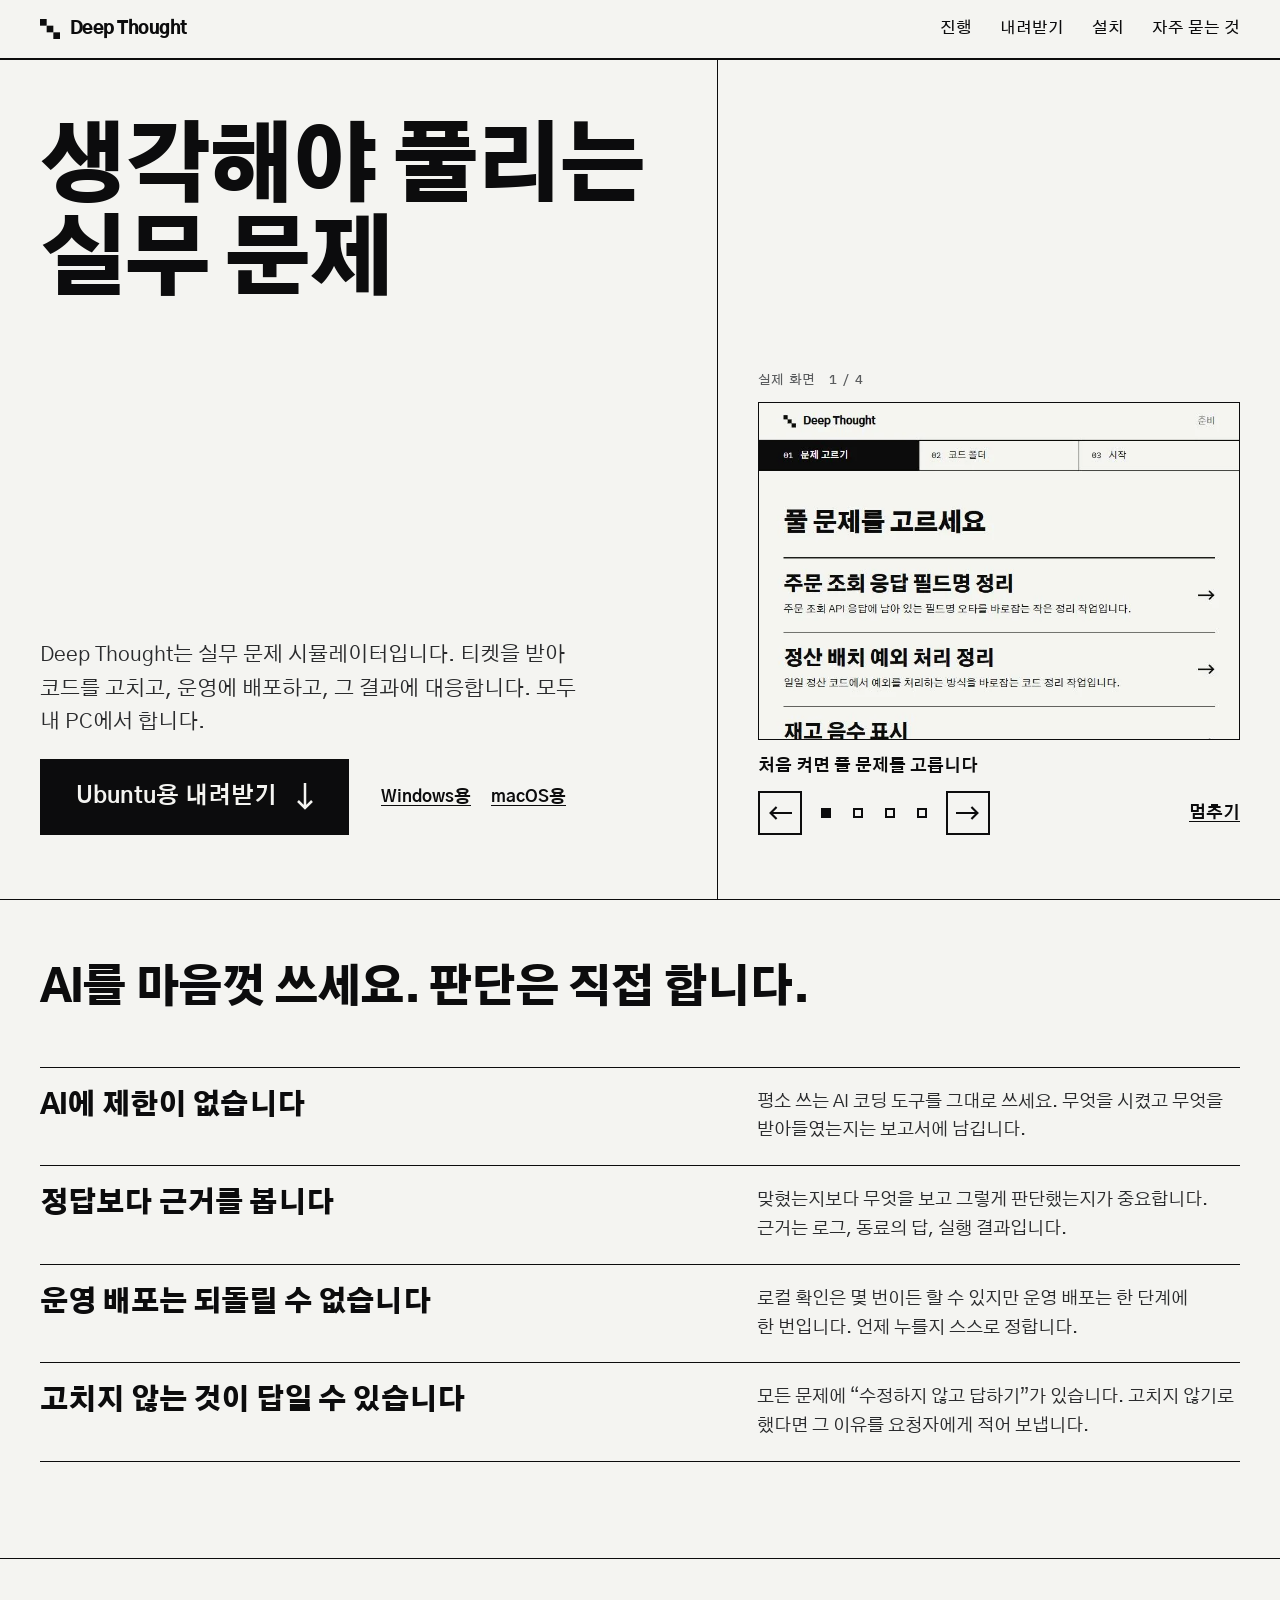
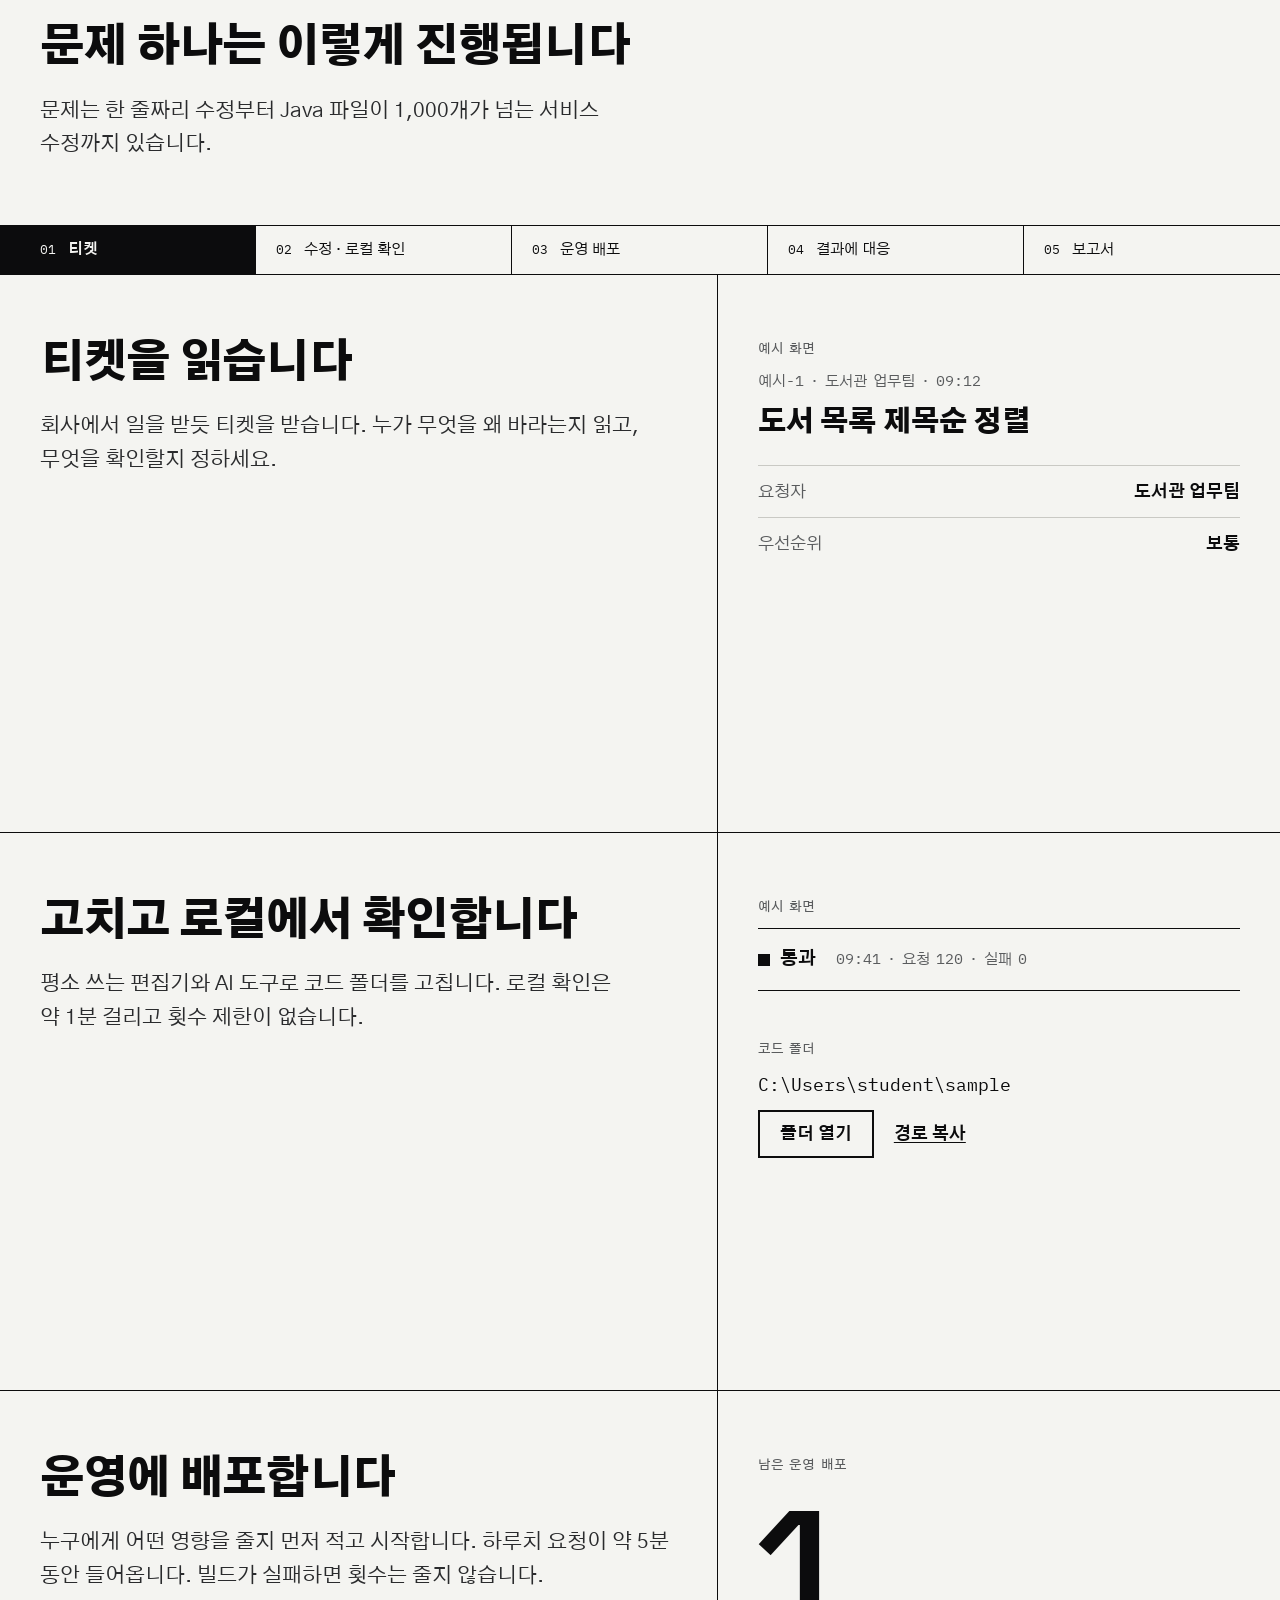
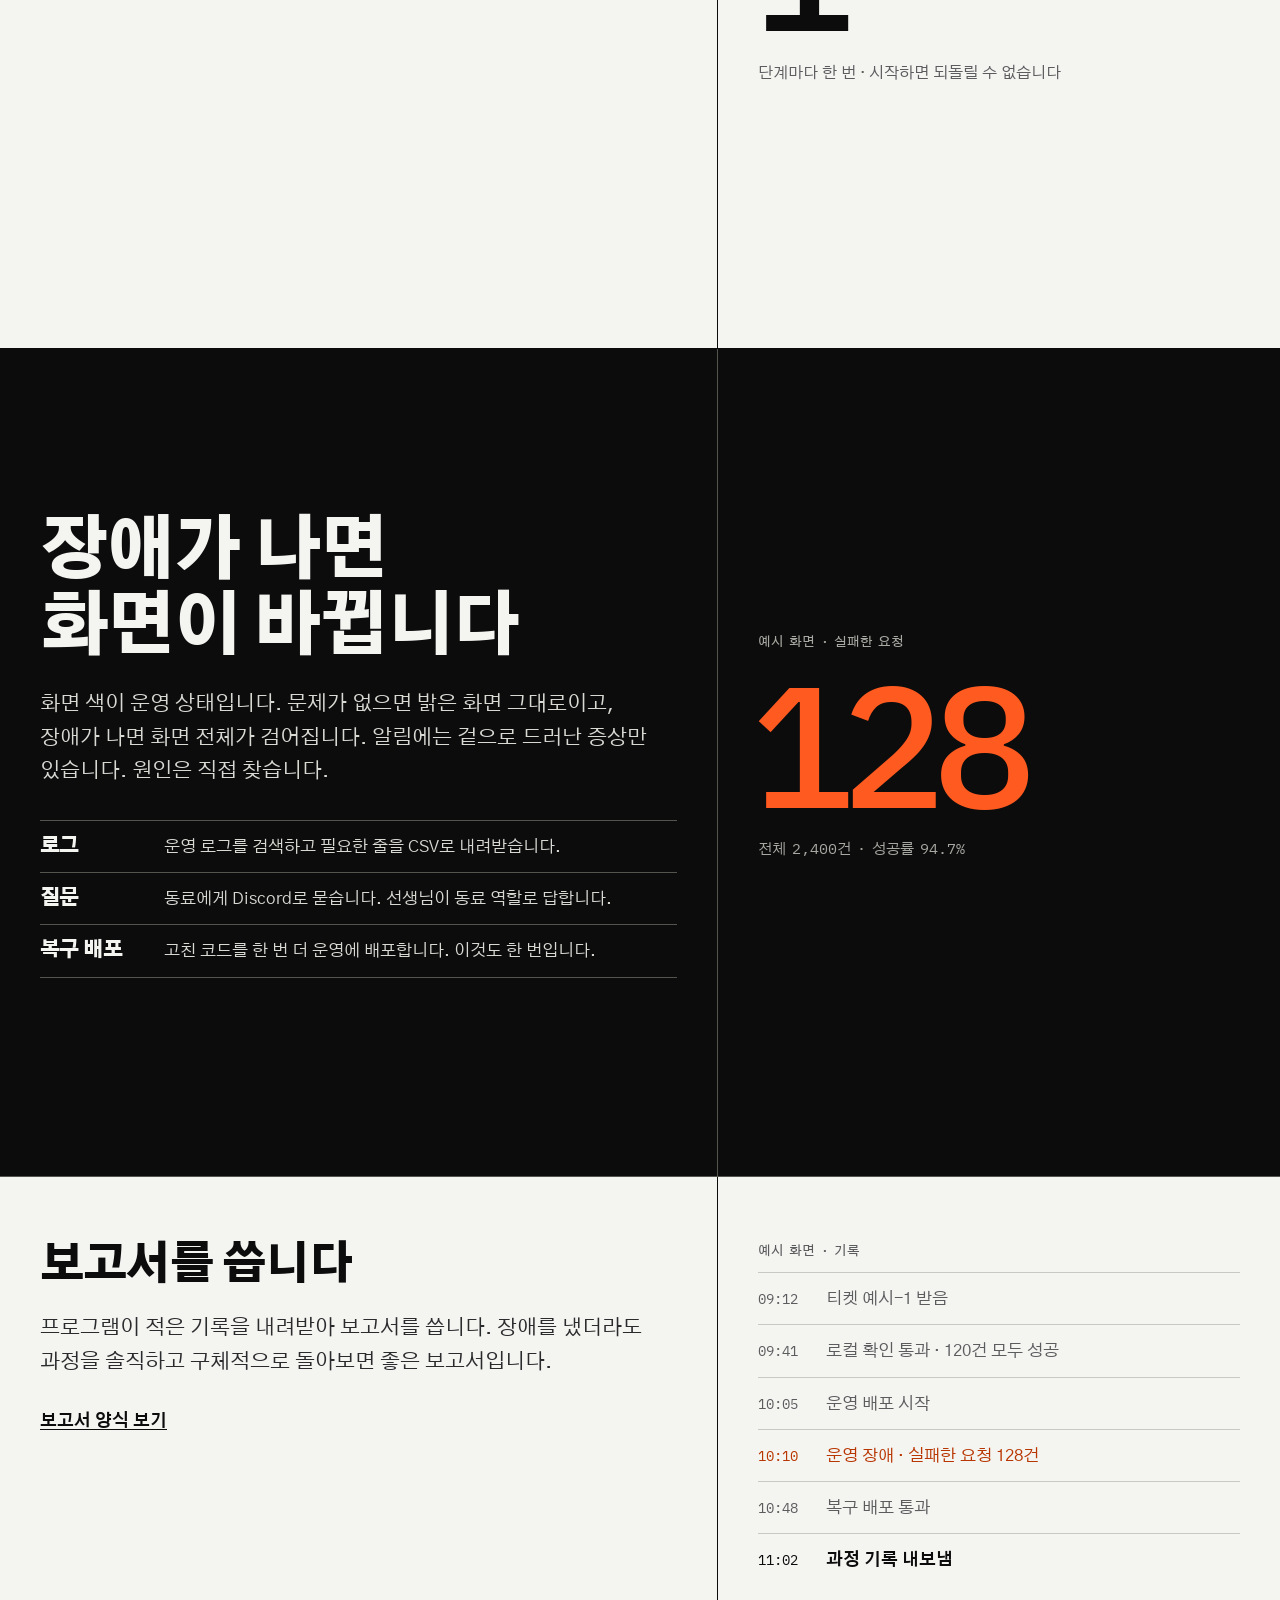
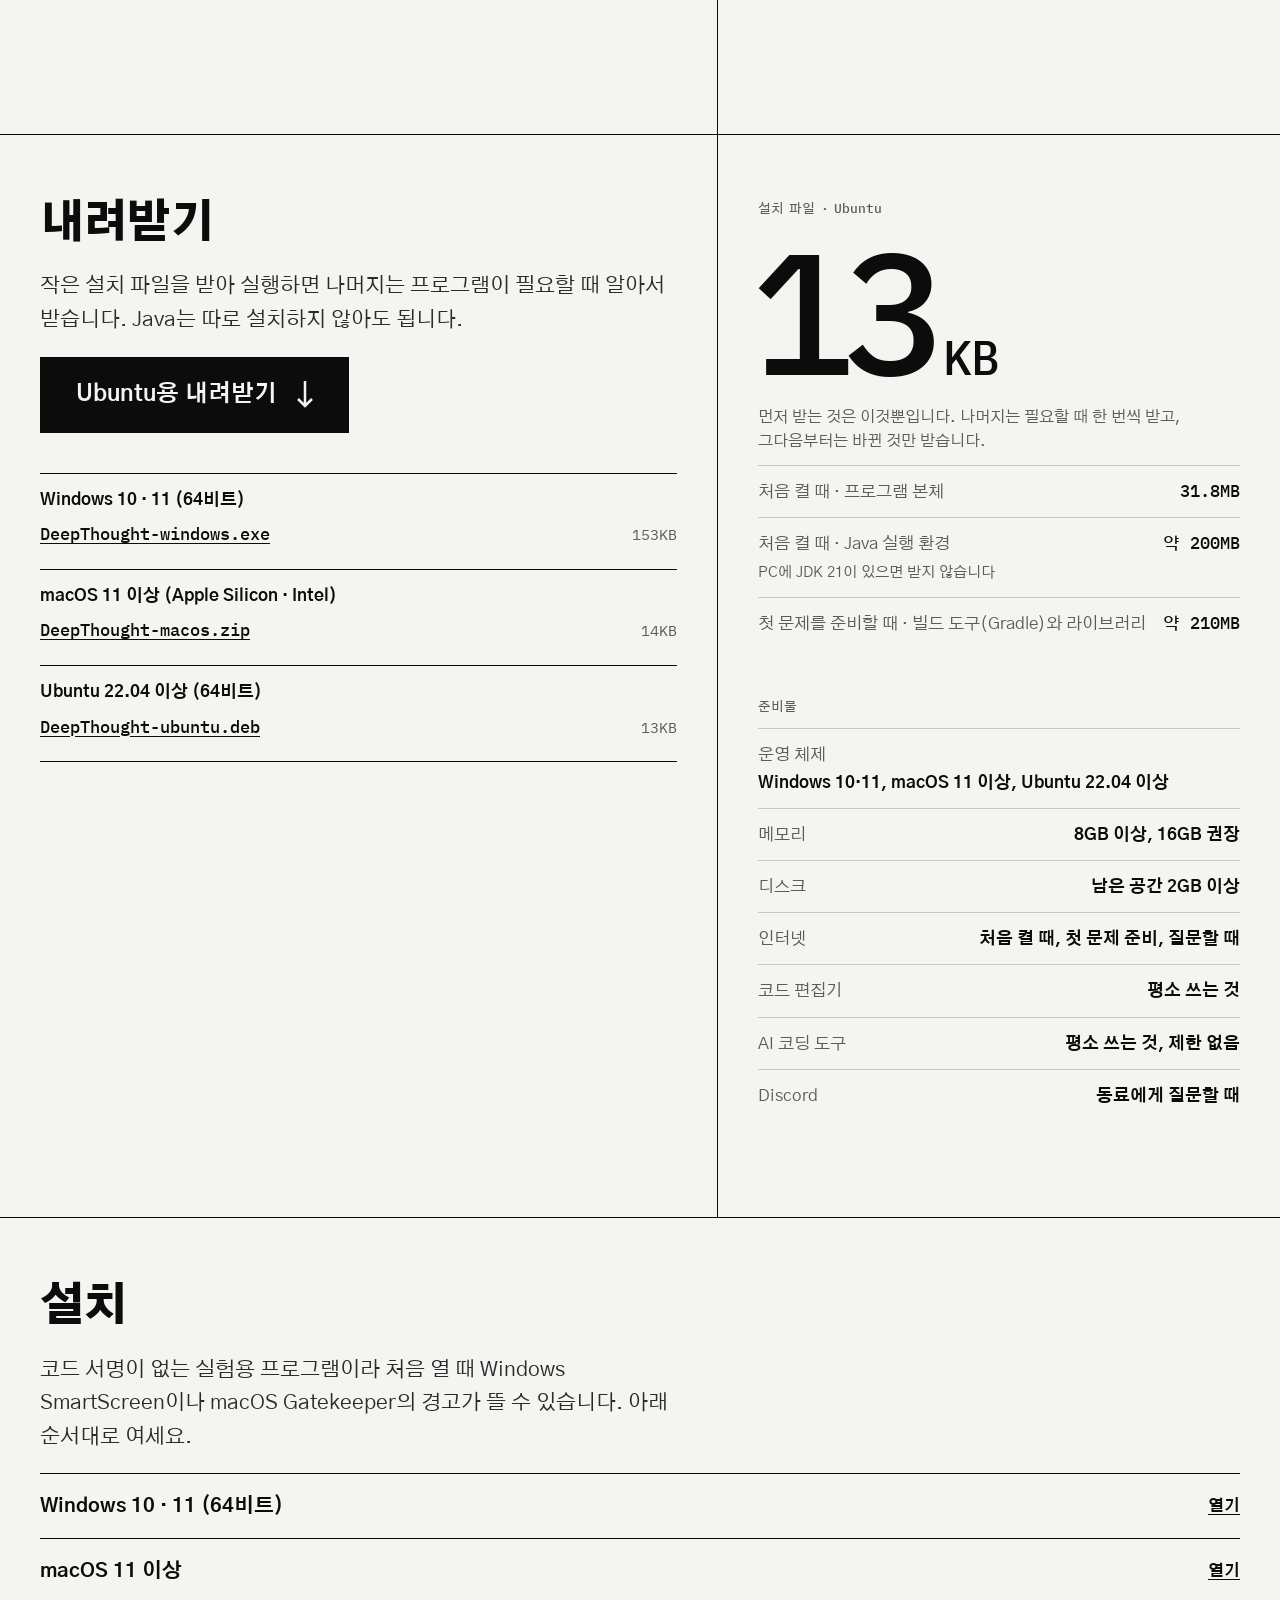
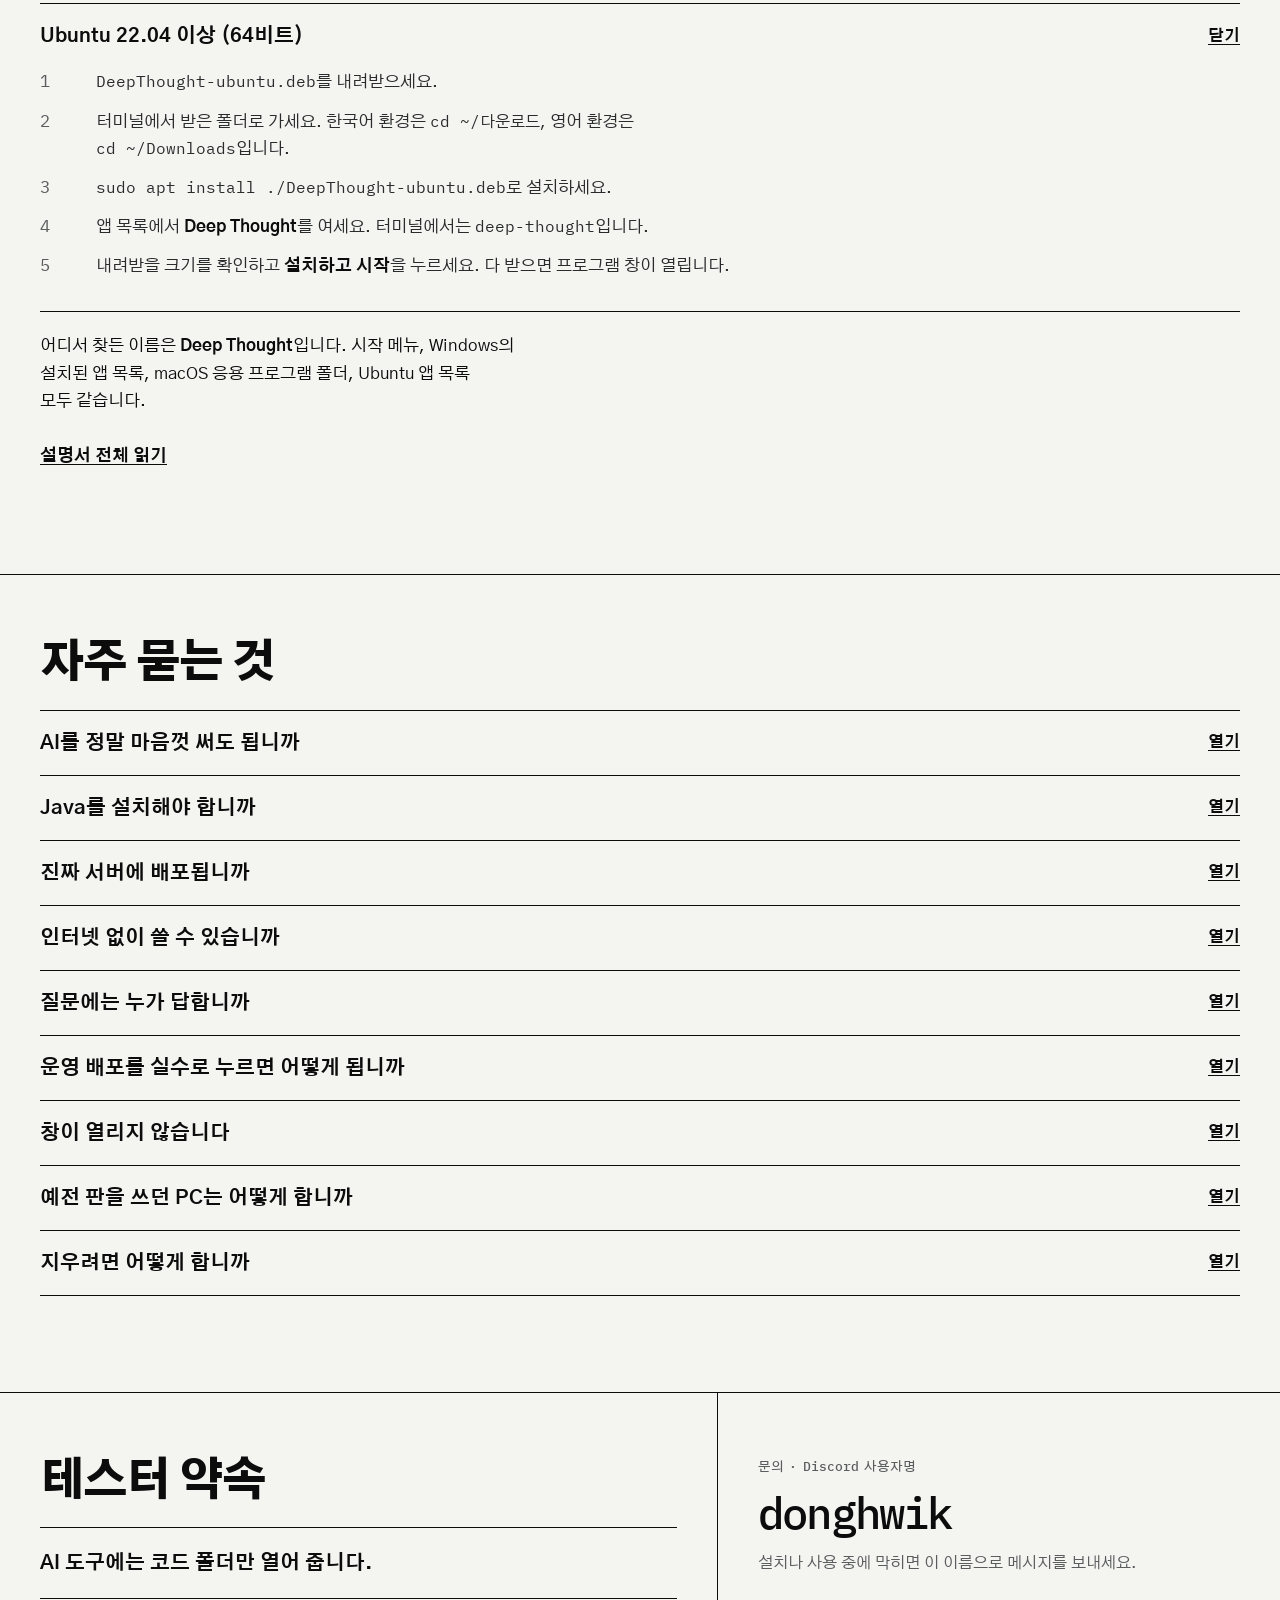
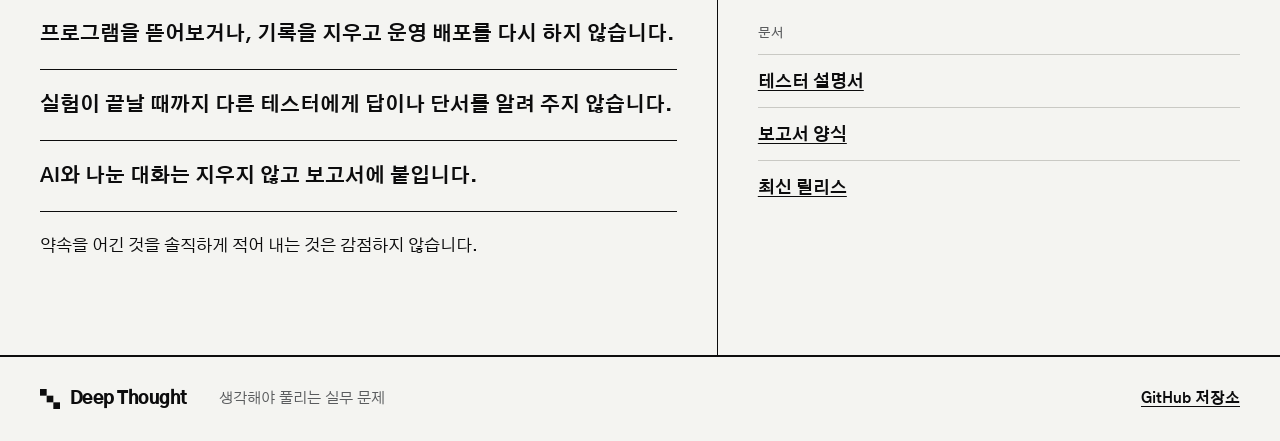
==== commit 3d92c48c: "docs: 0.3.1 설치 파일 크기(153KB, 14KB, 13KB)로 고침 Co-Authored-By: Claude Opus 5.5 <noreply@anthropic.com>" ====
--- a/docs/index.html
+++ b/docs/index.html
@@ -216,13 +216,13 @@
       <li data-asset="DeepThought-windows.exe">
         <span class="os">Windows 10 · 11 (64비트)</span>
         <a class="link path" href="https://github.com/camelcaramel/deep-thought/releases/latest/download/DeepThought-windows.exe">DeepThought-windows.exe</a>
-        <span class="cap" data-size>151KB</span>
+        <span class="cap" data-size>153KB</span>
         <span class="sha" data-sha hidden></span>
       </li>
       <li data-asset="DeepThought-macos.zip">
         <span class="os">macOS 11 이상 (Apple Silicon · Intel)</span>
         <a class="link path" href="https://github.com/camelcaramel/deep-thought/releases/latest/download/DeepThought-macos.zip">DeepThought-macos.zip</a>
-        <span class="cap" data-size>13KB</span>
+        <span class="cap" data-size>14KB</span>
         <span class="sha" data-sha hidden></span>
       </li>
       <li data-asset="DeepThought-ubuntu.deb">
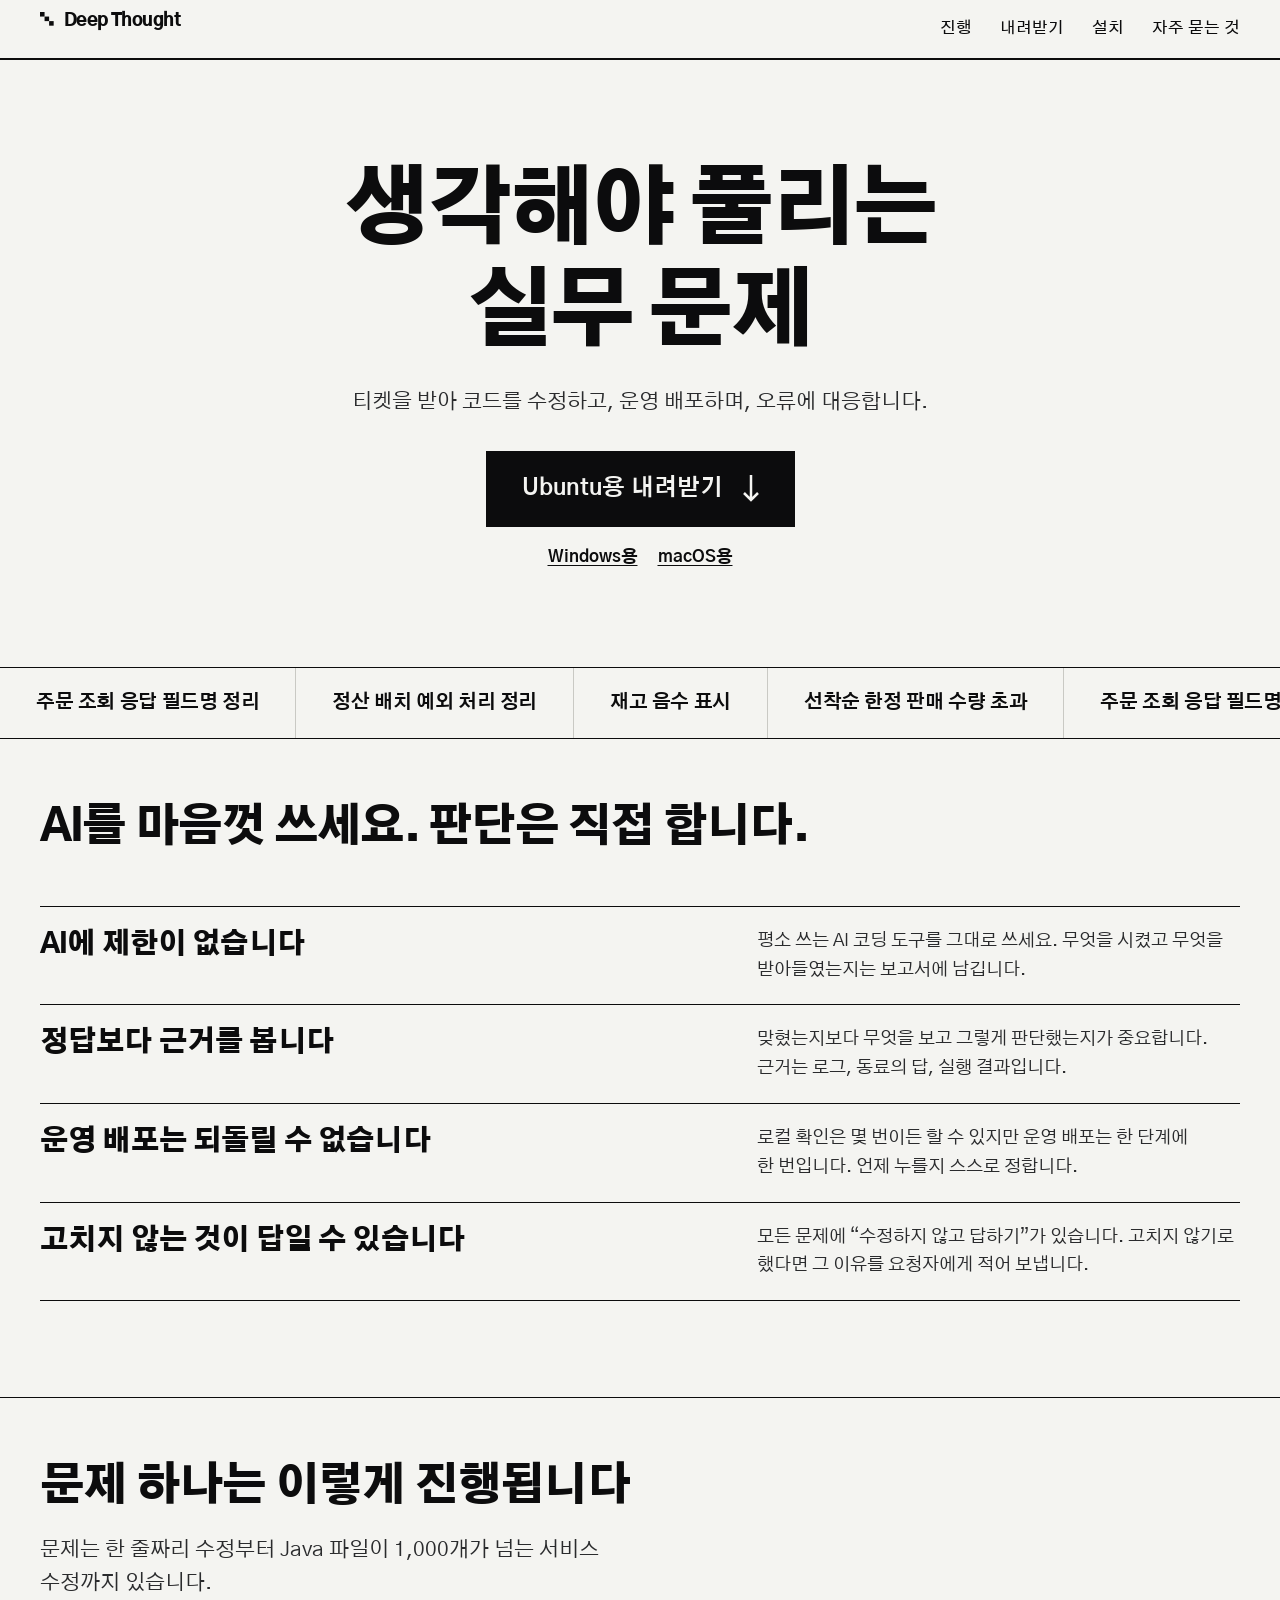
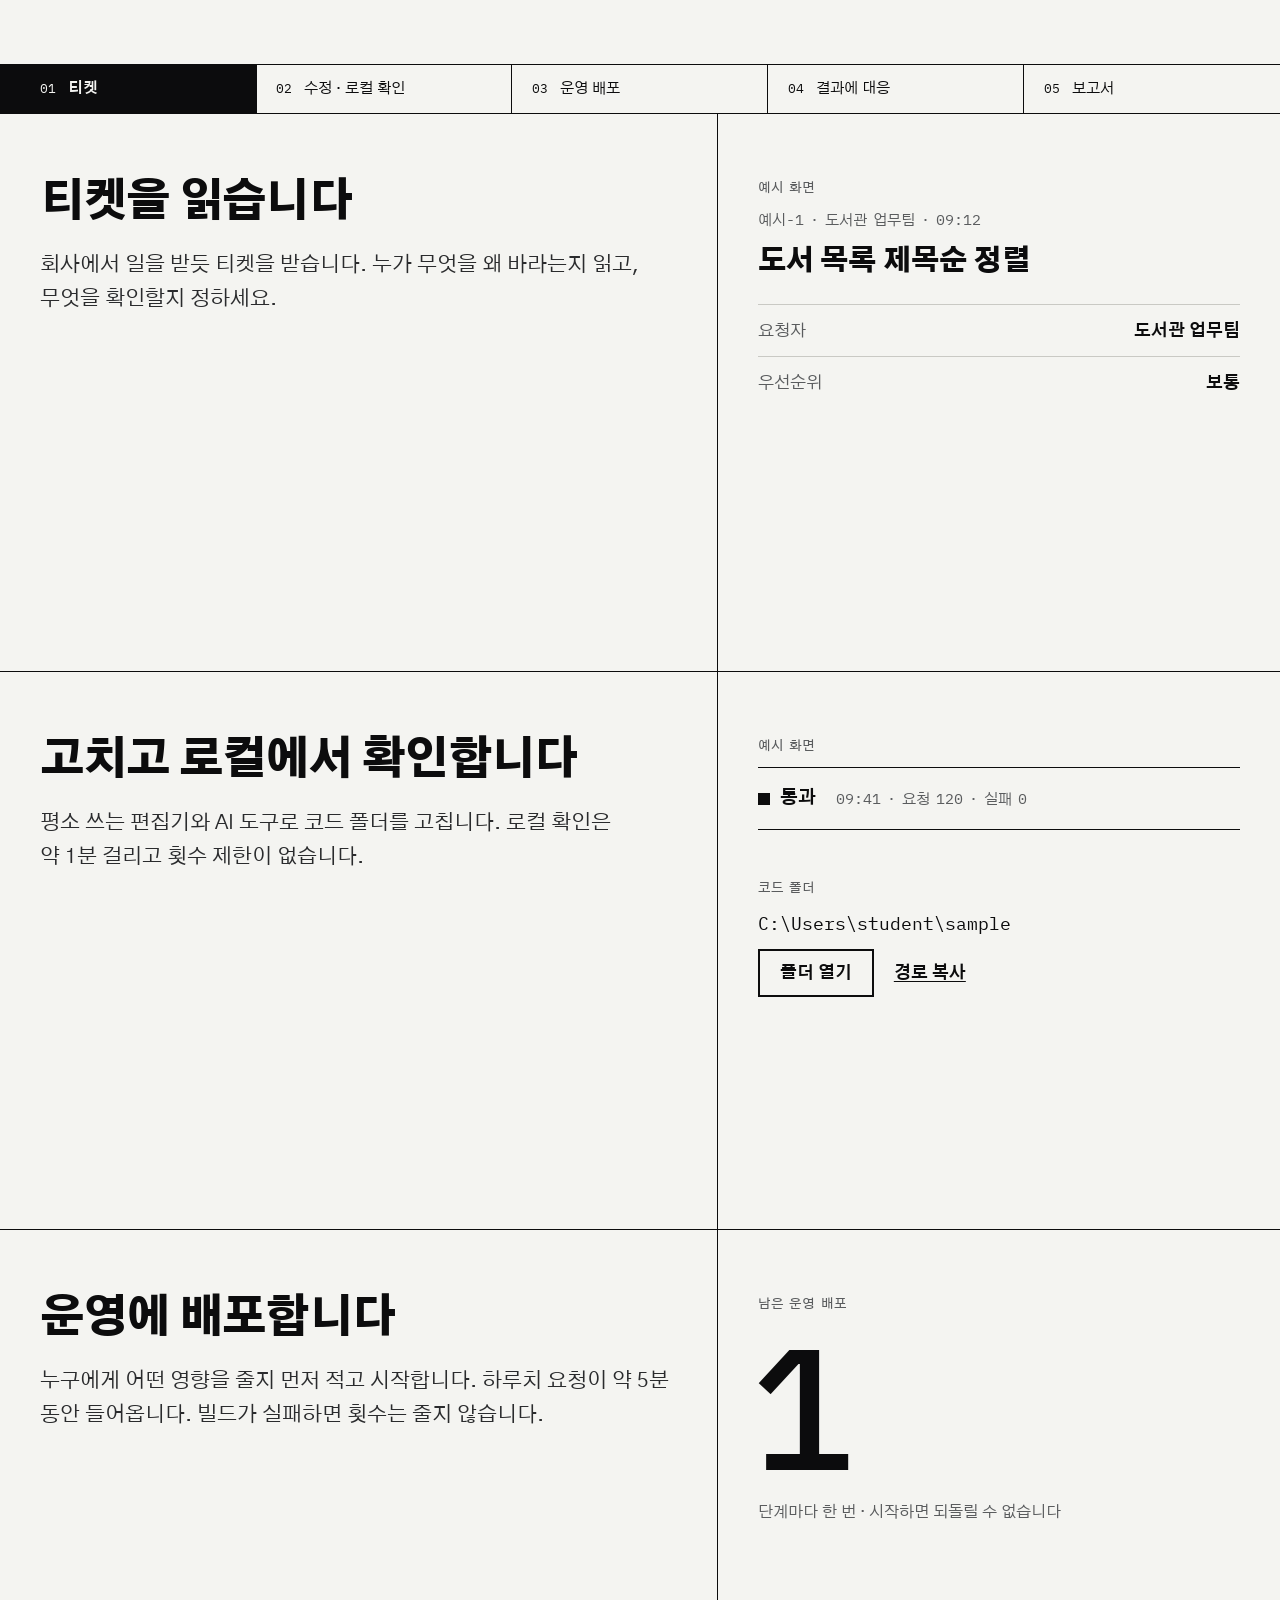
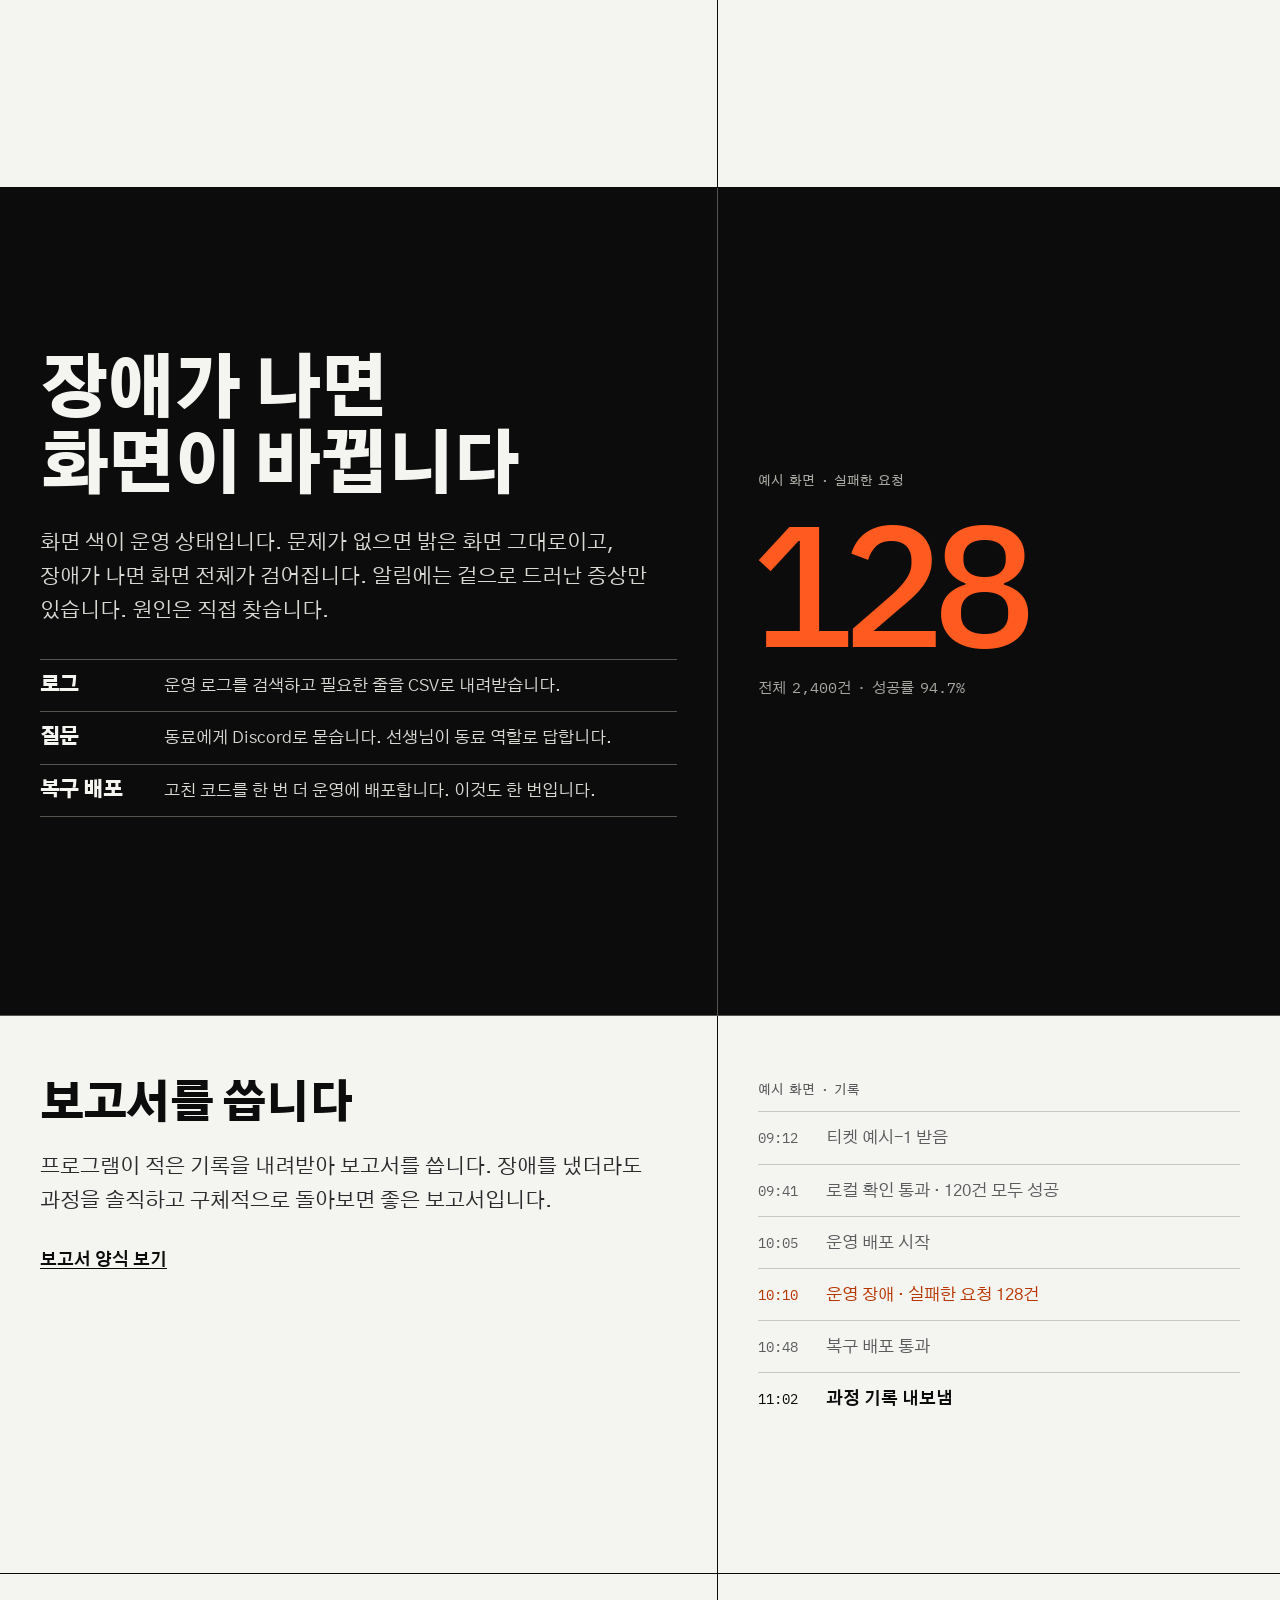
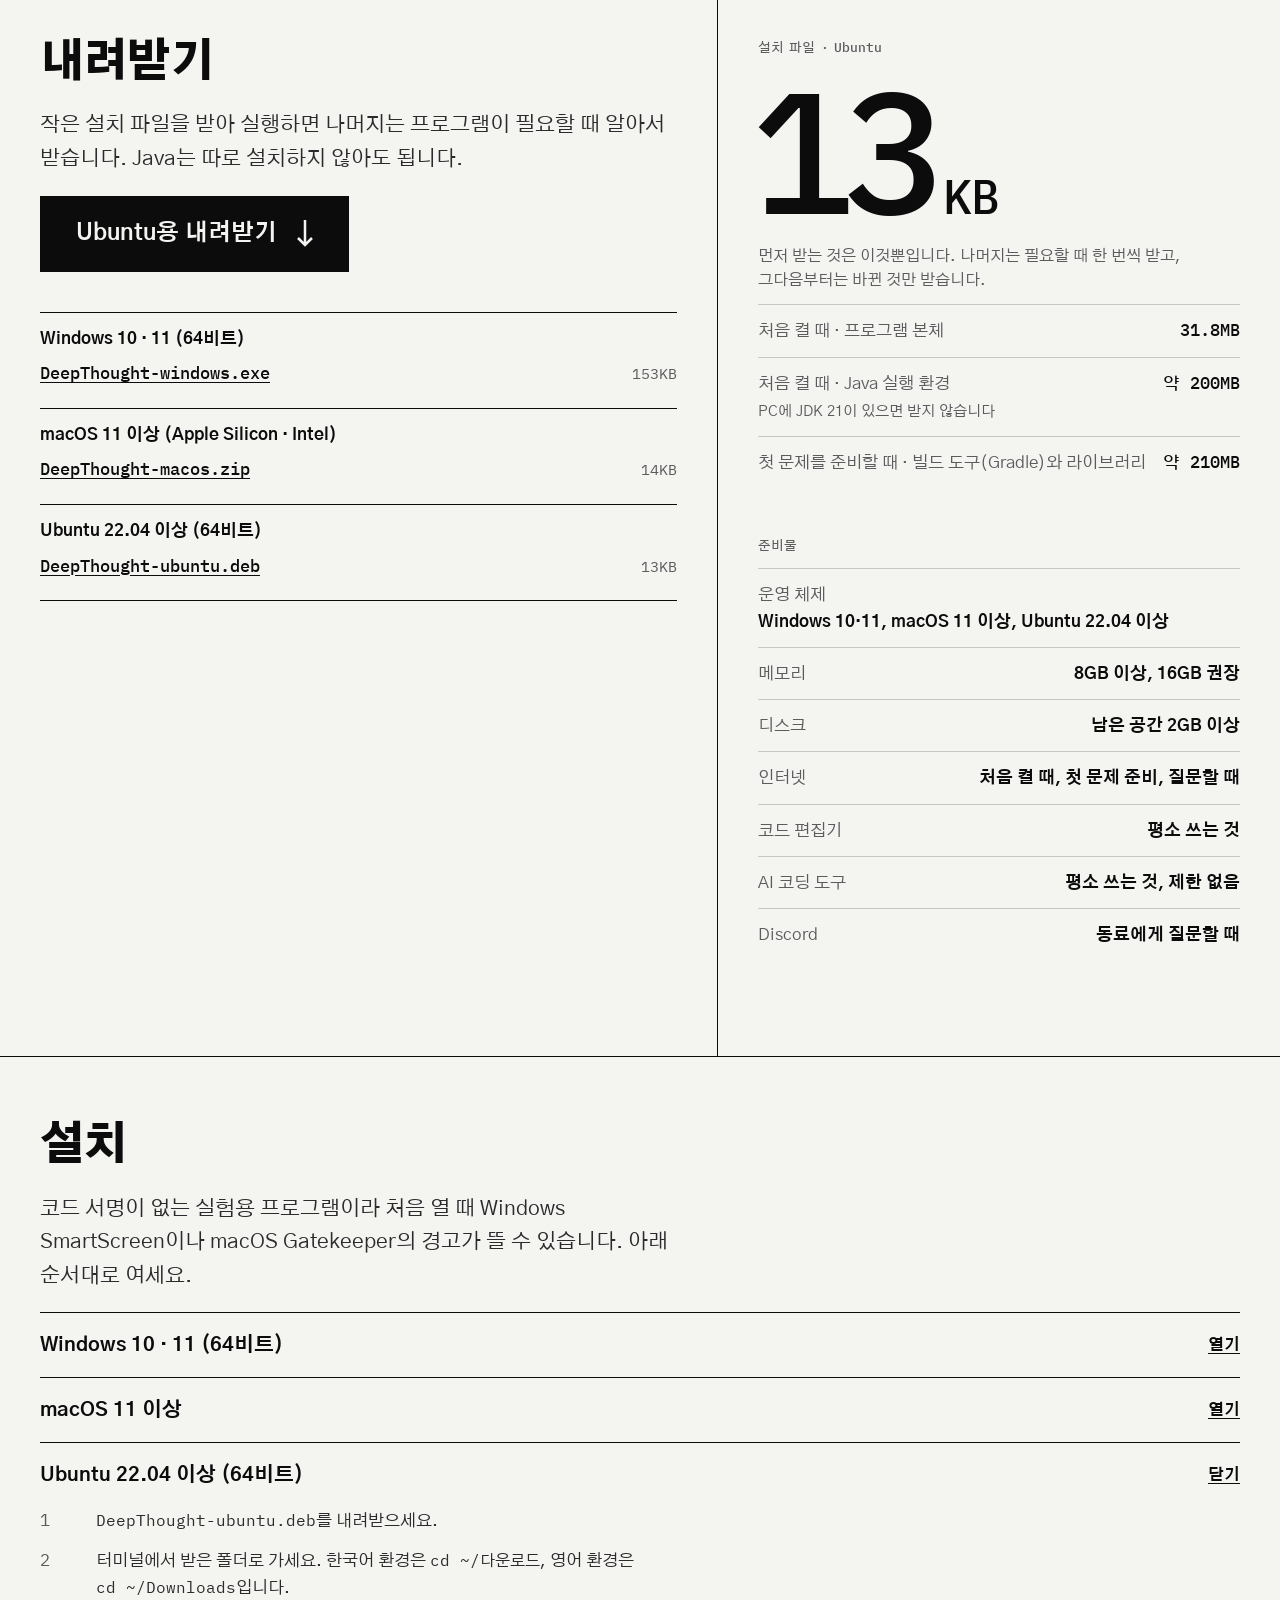
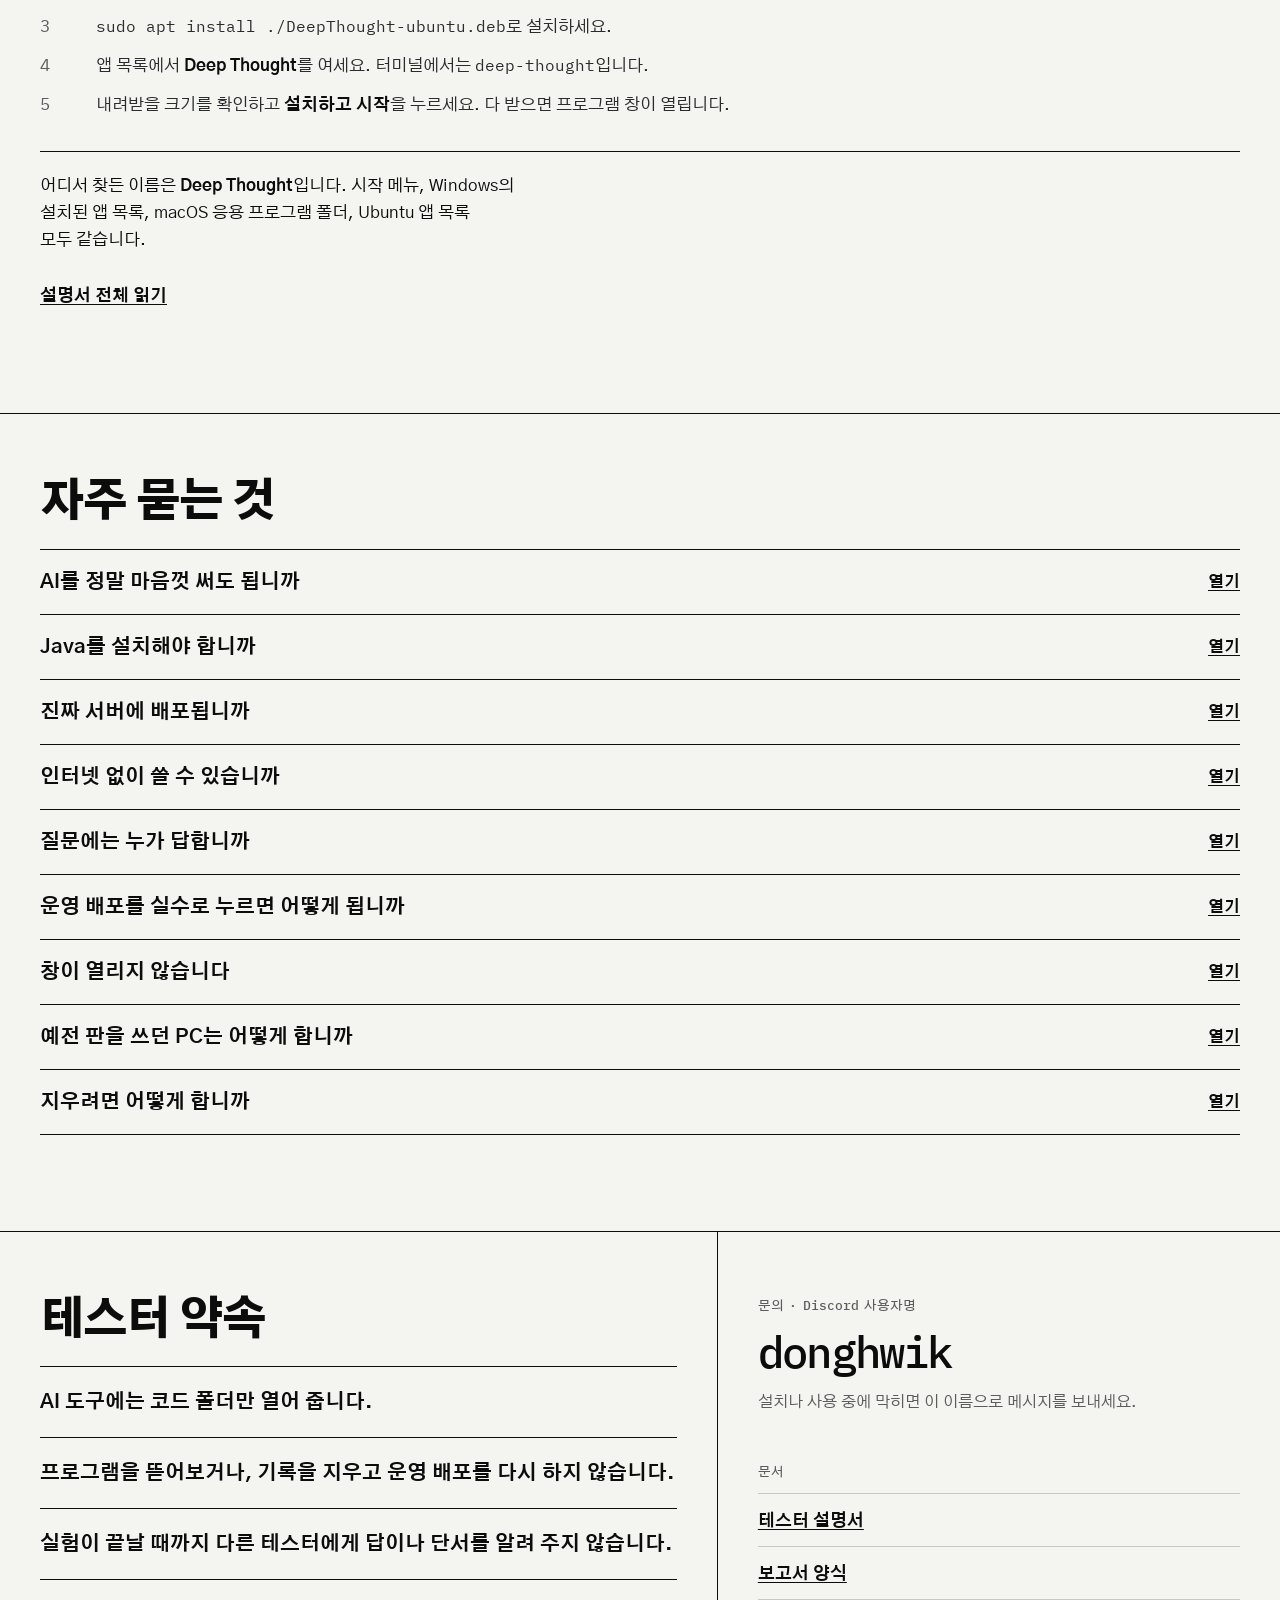
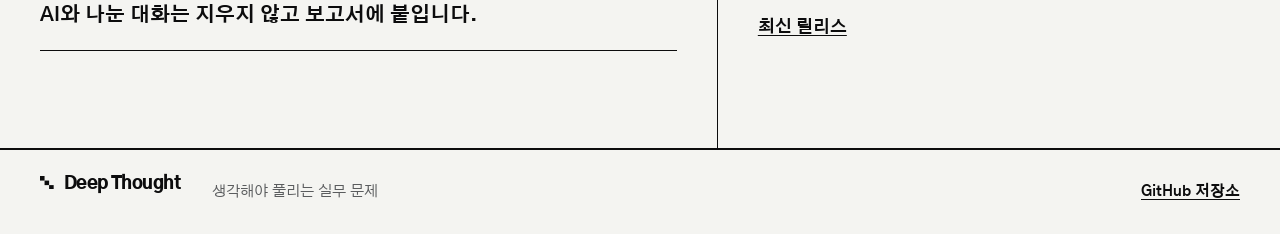
==== commit 1885ddcf: "docs: 첫 화면을 가운데 정렬과 문제 띠로 바꾸고 로고 정렬, 단계 줄 테두리를 고침 - 첫 화면: 제목, 부제목, 내려받기를 가운데로 모으고 높이는 내용만큼. 오른쪽 슬라이드" ====
--- a/docs/index.html
+++ b/docs/index.html
@@ -44,10 +44,10 @@
 
 <main id="main">
 
-<section class="split hero" aria-labelledby="h-hero">
-  <div class="col">
+<section class="hero" aria-labelledby="h-hero">
+  <div class="hero-in">
     <h1 id="h-hero" class="hero-title">생각해야 풀리는 실무 문제</h1>
-    <p class="lead measure">Deep Thought는 실무 문제 시뮬레이터입니다. 티켓을 받아 코드를 고치고, 운영에 배포하고, 그 결과에 대응합니다. 모두 내&nbsp;PC에서 합니다.</p>
+    <p class="lead">티켓을 받아 코드를 수정하고, 운영 배포하며, 오류에 대응합니다.</p>
     <div class="get" data-get>
       <a class="primary" data-get-main href="https://github.com/camelcaramel/deep-thought/releases/latest/download/DeepThought-windows.exe"><span data-get-label>Windows용 내려받기</span><svg aria-hidden="true" width="16" height="28" viewBox="0 0 16 28" fill="none" stroke="currentColor" stroke-width="2.5"><path d="M8 0v25M1 18l7 7 7-7"/></svg></a>
       <p class="others">
@@ -58,40 +58,13 @@
       <p class="say" data-mobile hidden>PC에서 쓰는 프로그램입니다. 이 주소를 PC에서 여세요.</p>
     </div>
   </div>
-  <div class="col side shots" role="region" aria-roledescription="슬라이드" aria-labelledby="h-shots" data-shots>
-    <p class="eyebrow" id="h-shots">실제 화면 <span class="shots-count" data-shots-count aria-hidden="true"></span></p>
-    <ul class="shots-track" data-shots-track tabindex="0" aria-label="프로그램 화면 네 장">
-      <li class="shot" role="group" aria-roledescription="화면" aria-label="1 / 4">
-        <figure>
-          <img src="assets/shots/01-list.webp" width="784" height="549" decoding="async" alt="Deep Thought의 문제 고르기 화면. 위에 단계 줄(문제 고르기, 코드 폴더, 시작)이 있고, 아래에 풀 문제 목록이 있습니다.">
-          <figcaption>처음 켜면 풀 문제를 고릅니다</figcaption>
-        </figure>
-      </li>
-      <li class="shot" role="group" aria-roledescription="화면" aria-label="2 / 4">
-        <figure>
-          <img src="assets/shots/02-check.webp" width="784" height="549" loading="lazy" decoding="async" alt="필요한 파일을 받고 점검하는 화면. 큰 숫자로 점검 항목 3개 중 2개가 끝났다고 나오고, 그 아래에 진행 막대가 있습니다.">
-          <figcaption>필요한 파일을 받고 PC를 점검합니다</figcaption>
-        </figure>
-      </li>
-      <li class="shot" role="group" aria-roledescription="화면" aria-label="3 / 4">
-        <figure>
-          <img src="assets/shots/03-ticket.webp" width="784" height="549" loading="lazy" decoding="async" alt="티켓 화면. 백엔드 리드가 보낸 티켓으로, 주문 조회 API 응답의 필드명 오타를 고쳐 달라는 요청입니다.">
-          <figcaption>회사에서 일을 받듯 티켓을 받습니다</figcaption>
-        </figure>
-      </li>
-      <li class="shot" role="group" aria-roledescription="화면" aria-label="4 / 4">
-        <figure>
-          <img src="assets/shots/04-building.webp" width="784" height="549" loading="lazy" decoding="async" alt="로컬 확인 화면. 코드를 빌드하는 중이고, 빌드, 실행, 요청 보내기, 판정 네 단계가 차례로 나옵니다.">
-          <figcaption>고친 코드는 로컬 확인으로 먼저 돌려 봅니다</figcaption>
-        </figure>
-      </li>
-    </ul>
-    <div class="shots-ctl" data-shots-ctl hidden>
-      <button class="shots-btn" type="button" data-shots-prev aria-label="앞 화면"><svg aria-hidden="true" width="24" height="16" viewBox="0 0 28 16" fill="none" stroke="currentColor" stroke-width="2.5"><path d="M28 8H3M10 1L3 8l7 7"/></svg></button>
-      <span class="shots-dots" data-shots-dots></span>
-      <button class="shots-btn" type="button" data-shots-next aria-label="다음 화면"><svg aria-hidden="true" width="24" height="16" viewBox="0 0 28 16" fill="none" stroke="currentColor" stroke-width="2.5"><path d="M0 8h25M18 1l7 7-7 7"/></svg></button>
-      <button class="link shots-play" type="button" data-shots-play>멈추기</button>
-    </div>
+  <div class="band" data-band aria-label="문제 목록">
+    <ul class="band-list">
+      <li>주문 조회 응답 필드명 정리</li>
+      <li>정산 배치 예외 처리 정리</li>
+      <li>재고 음수 표시</li>
+      <li>선착순 한정 판매 수량 초과</li>
+    </ul>
   </div>
 </section>
 
@@ -325,7 +298,6 @@
       <li>실험이 끝날 때까지 다른 테스터에게 답이나 단서를 알려 주지 않습니다.</li>
       <li>AI와 나눈 대화는 지우지 않고 보고서에 붙입니다.</li>
     </ul>
-    <p class="measure">약속을 어긴 것을 솔직하게 적어 내는 것은 감점하지 않습니다.</p>
   </div>
   <div class="col side" id="contact">
     <p class="eyebrow">문의 · Discord 사용자명</p>
--- a/docs/assets/site.css
+++ b/docs/assets/site.css
@@ -30,7 +30,8 @@
 /* 머리줄 */
 .header { position: sticky; top: 0; z-index: 20; display: flex; align-items: center; justify-content: space-between; gap: 0 var(--space-8); min-height: var(--header-height); padding: 0 var(--pad); background: var(--ground); color: var(--ink); border-bottom: var(--rule-strong) solid var(--ink); }
 .header-main { display: flex; align-items: center; gap: var(--space-5); }
-.brand { display: inline-flex; align-items: center; gap: 10px; min-height: var(--target-min); font-size: 18px; font-weight: 900; letter-spacing: -0.03em; text-decoration: none; white-space: nowrap; }
+.brand { display: inline-flex; align-items: baseline; gap: 10px; min-height: var(--target-min); font-size: 18px; font-weight: 900; letter-spacing: -0.03em; text-decoration: none; white-space: nowrap; }
+.brand svg { width: 0.76em; height: 0.76em; flex: none; } /* 로고를 대문자 높이에 맞춰 글자 바닥선에 붙인다 */
 .m { fill: var(--ink); }
 .nav { display: flex; gap: 0 28px; }
 .nav a { display: inline-flex; align-items: center; min-height: calc(var(--header-height) - var(--rule-strong)); padding-top: var(--space-1); border-bottom: var(--space-1) solid transparent; font-size: 16px; font-weight: 500; text-decoration: none; }
@@ -49,13 +50,23 @@
 .stack { display: flex; flex-direction: column; gap: var(--space-3); }
 
 /* 첫 화면 */
-.hero { min-height: min(calc(100svh - var(--header-height)), 900px); }
-.hero > .col { padding-bottom: var(--space-16); }
-.hero > .side { justify-content: flex-end; }
-.hero-title { max-width: 7.2em; font-size: clamp(40px, 6.7vw, 96px); line-height: 1.08; font-weight: 900; letter-spacing: -0.05em; }
-.hero > .col > .lead { margin-top: auto; }
+.hero { display: flex; flex-direction: column; }
+.hero-in { display: flex; flex-direction: column; align-items: center; gap: var(--space-5); padding: clamp(56px, 8vw, 104px) var(--pad) clamp(48px, 7vw, 88px); text-align: center; }
+.hero-title { max-width: 11em; font-size: clamp(44px, 6.6vw, 92px); line-height: 1.2; font-weight: 900; letter-spacing: -0.05em; }
+.hero-in > .lead { max-width: 30em; text-wrap: balance; }
 .get { display: flex; flex-wrap: wrap; align-items: center; gap: var(--space-3) var(--space-8); }
 .get .note, .get .say { flex-basis: 100%; }
+.hero .get { flex-direction: column; flex-wrap: nowrap; gap: var(--space-2); margin-top: var(--space-3); }
+.hero .get .note, .hero .get .say { flex-basis: auto; }
+
+/* 문제 띠: 네 문제의 제목이 천천히 흐른다. 마우스를 올리거나 초점이 들어오면 멈춘다.
+   스크립트가 없거나 움직임 줄이기를 켜면 한 줄에 늘어놓는다 */
+.band { overflow: hidden; border-top: var(--rule-thin) solid var(--rule); }
+.band-list { display: flex; flex-wrap: wrap; justify-content: center; margin: 0; padding: 0; list-style: none; }
+.band-list li { padding: var(--space-5) var(--space-9); border-right: var(--rule-thin) solid var(--hairline); font-size: 19px; font-weight: 700; letter-spacing: -0.02em; white-space: nowrap; }
+.band.live .band-list { flex-wrap: nowrap; justify-content: flex-start; width: max-content; animation: band 48s linear infinite; }
+.band.live:hover .band-list, .band.live:focus-within .band-list { animation-play-state: paused; }
+@keyframes band { to { transform: translateX(-50%); } }
 .others { display: flex; flex-wrap: wrap; gap: 0 var(--space-5); }
 .primary { display: inline-flex; align-items: center; justify-content: space-between; gap: var(--space-5); min-height: var(--control-lg); padding: var(--space-2) var(--space-9); background: var(--action); color: var(--on-action); font-size: 23px; line-height: 1.2; font-weight: 700; text-decoration: none; }
 .primary:hover { text-decoration: underline; text-decoration-thickness: 2px; text-underline-offset: 0.3em; }
@@ -69,22 +80,6 @@
 .xl.bad { color: var(--signal); }
 .unit { margin-left: 0.2em; font-size: 0.28em; letter-spacing: -0.02em; }
 
-/* 실제 화면. 스크립트가 없으면 가로로 밀어 보는 목록 */
-.shots-count { margin-left: var(--space-2); }
-.shots-track { display: flex; overflow-x: auto; scroll-snap-type: x mandatory; overscroll-behavior-x: contain; }
-.shots.live .shots-track { scrollbar-width: none; }
-.shots.live .shots-track::-webkit-scrollbar { display: none; }
-.shots-track:focus-visible { outline-offset: 4px; }
-.shot { flex: 0 0 100%; min-width: 0; scroll-snap-align: start; }
-.shot img { display: block; width: 100%; height: auto; border: var(--rule-thin) solid var(--rule); background: var(--field); }
-.shot figcaption { padding-top: var(--space-3); font-size: 17px; font-weight: 700; color: var(--ink); }
-.shots-ctl { display: flex; flex-wrap: wrap; align-items: center; gap: var(--space-2); }
-.shots-btn { display: inline-flex; align-items: center; justify-content: center; width: var(--target-min); height: var(--target-min); padding: 0; border: var(--rule-strong) solid var(--ink); background: none; color: var(--ink); cursor: pointer; }
-.shots-dots { display: flex; }
-.shots-dot { display: inline-flex; align-items: center; justify-content: center; width: 32px; height: var(--target-min); padding: 0; border: 0; background: none; cursor: pointer; }
-.shots-dot::before { content: ''; width: 10px; height: 10px; border: var(--rule-strong) solid var(--ink); }
-.shots-dot[aria-current]::before { background: var(--ink); }
-.shots-play { margin-left: auto; }
 
 /* 이름과 설명이 짝을 이루는 줄. 설명은 옆 칸 선에 맞춘다 */
 .pairs { align-self: stretch; margin-top: var(--space-8); border-bottom: var(--rule-thin) solid var(--rule); }
@@ -107,7 +102,7 @@
 .steps b { font-family: var(--font-mono); font-size: 13px; font-weight: 400; white-space: nowrap; }
 .steps .of { display: none; }
 .steps .done { color: var(--muted); }
-.steps .now { background: var(--action); color: var(--on-action); font-weight: 700; }
+.steps .now { background: var(--action); color: var(--on-action); font-weight: 700; border-right-color: var(--action); box-shadow: 0 0 0 var(--rule-thin) var(--action); }
 .step { min-height: min(62svh, 560px); }
 .step > .side { justify-content: flex-start; }
 .step .subhead { margin-bottom: var(--space-3); }
@@ -169,7 +164,7 @@
 /* 좁은 창: 옆 칸이 본문 아래로 */
 /* 낮은 노트북 화면: 첫 화면에 주 버튼이 들어오게 */
 @media (min-width: 1024px) and (max-height: 760px) {
-  .hero > .col { padding-top: var(--space-10); padding-bottom: var(--space-8); }
+  .hero-in { padding-top: var(--space-10); padding-bottom: var(--space-10); }
 }
 
 @media (max-width: 1023px) {
@@ -178,7 +173,7 @@
   .split > .side { padding: var(--space-10) var(--pad) var(--space-16); border-left: 0; border-top: var(--rule-thin) solid var(--rule); }
   .step, .hero { min-height: 0; }
   .step > .side { padding-top: 0; border-top: 0; }
-  .hero-title { max-width: none; font-size: clamp(40px, 9.4vw, 72px); }
+  .hero-title { font-size: clamp(40px, 9.4vw, 72px); }
   .headline { font-size: clamp(36px, 7.6vw, 60px); }
   .xl { font-size: clamp(96px, 22vw, 180px); }
   .block { padding-bottom: var(--space-16); }
@@ -203,6 +198,7 @@
   .pairs dt { font-size: 22px; }
   .pairs dd { font-size: 17px; }
   .get { align-self: stretch; }
+  .band-list li { padding: var(--space-3) var(--space-5); font-size: 17px; }
   .primary { width: 100%; padding: var(--space-2) var(--space-5); }
   .pairs.tight > div { grid-template-columns: 84px minmax(0, 1fr); gap: var(--space-3); }
   .steps { grid-template-columns: minmax(0, 1fr); }
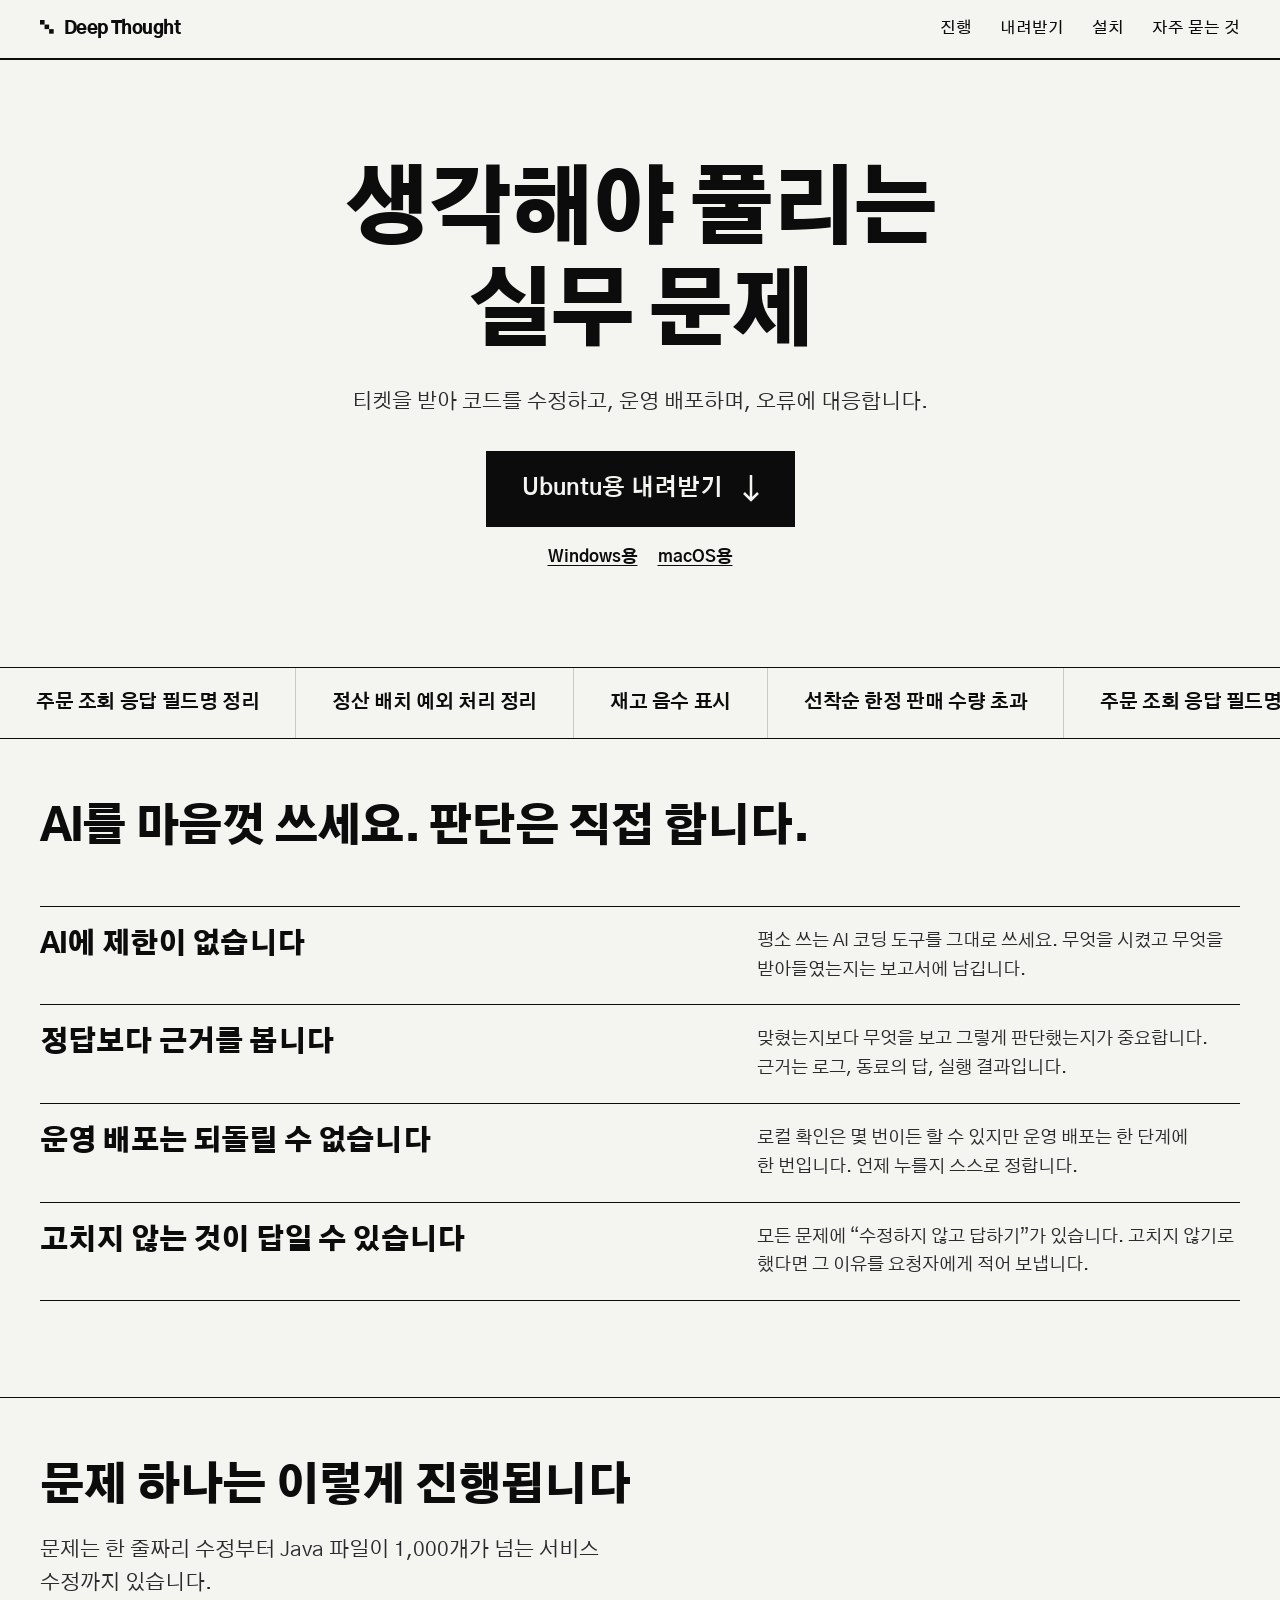
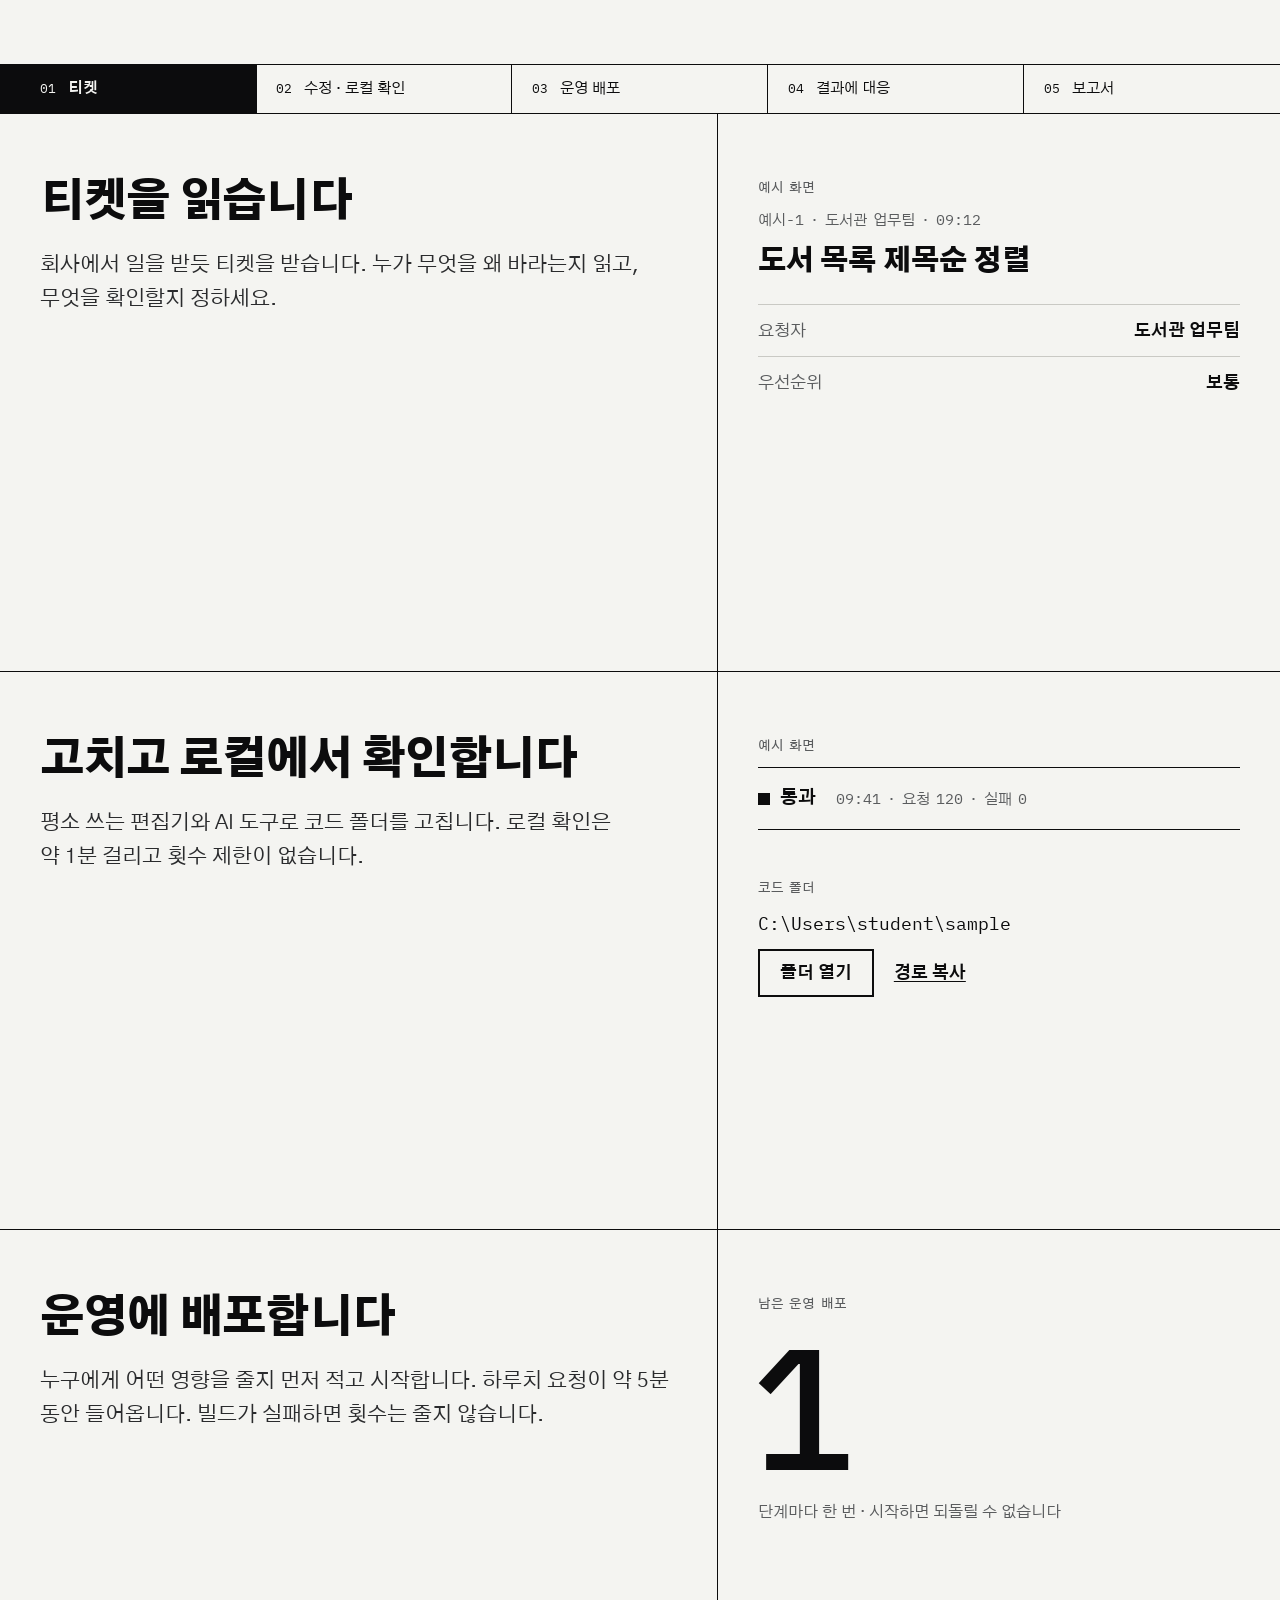
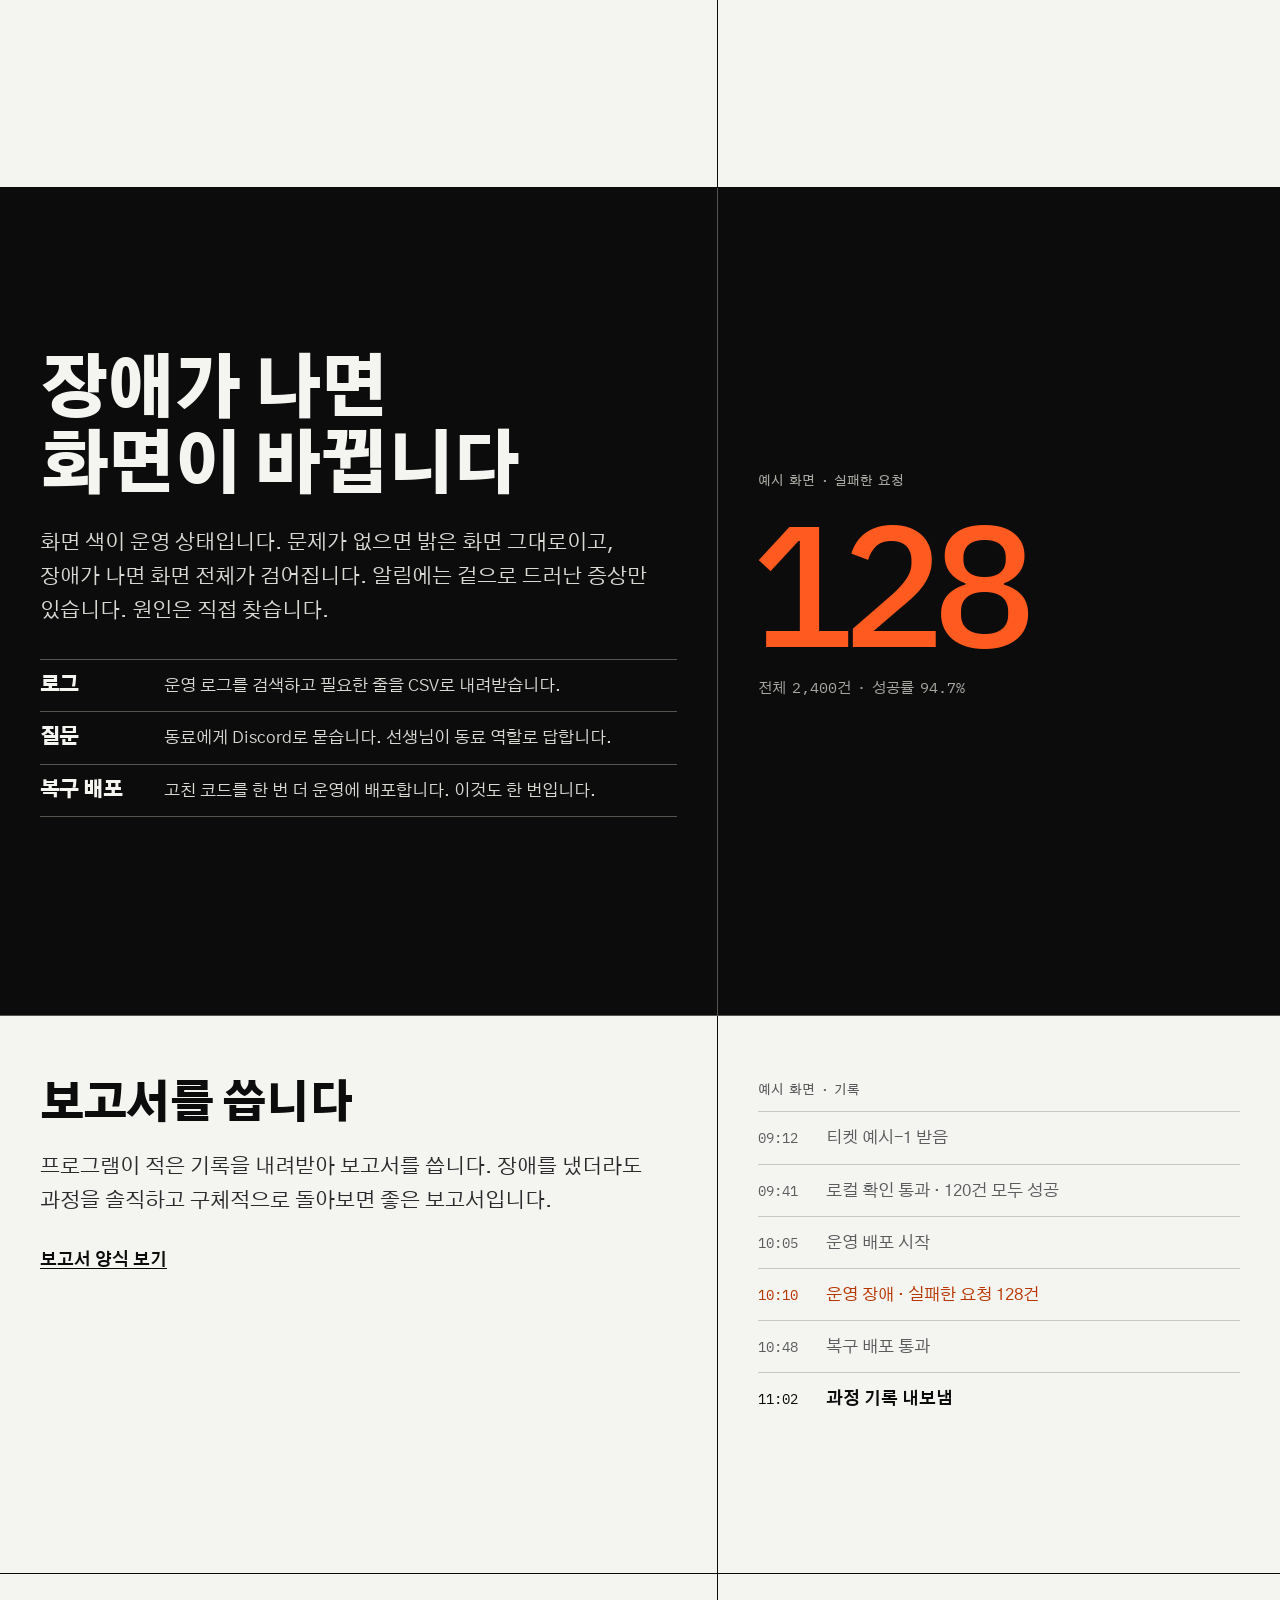
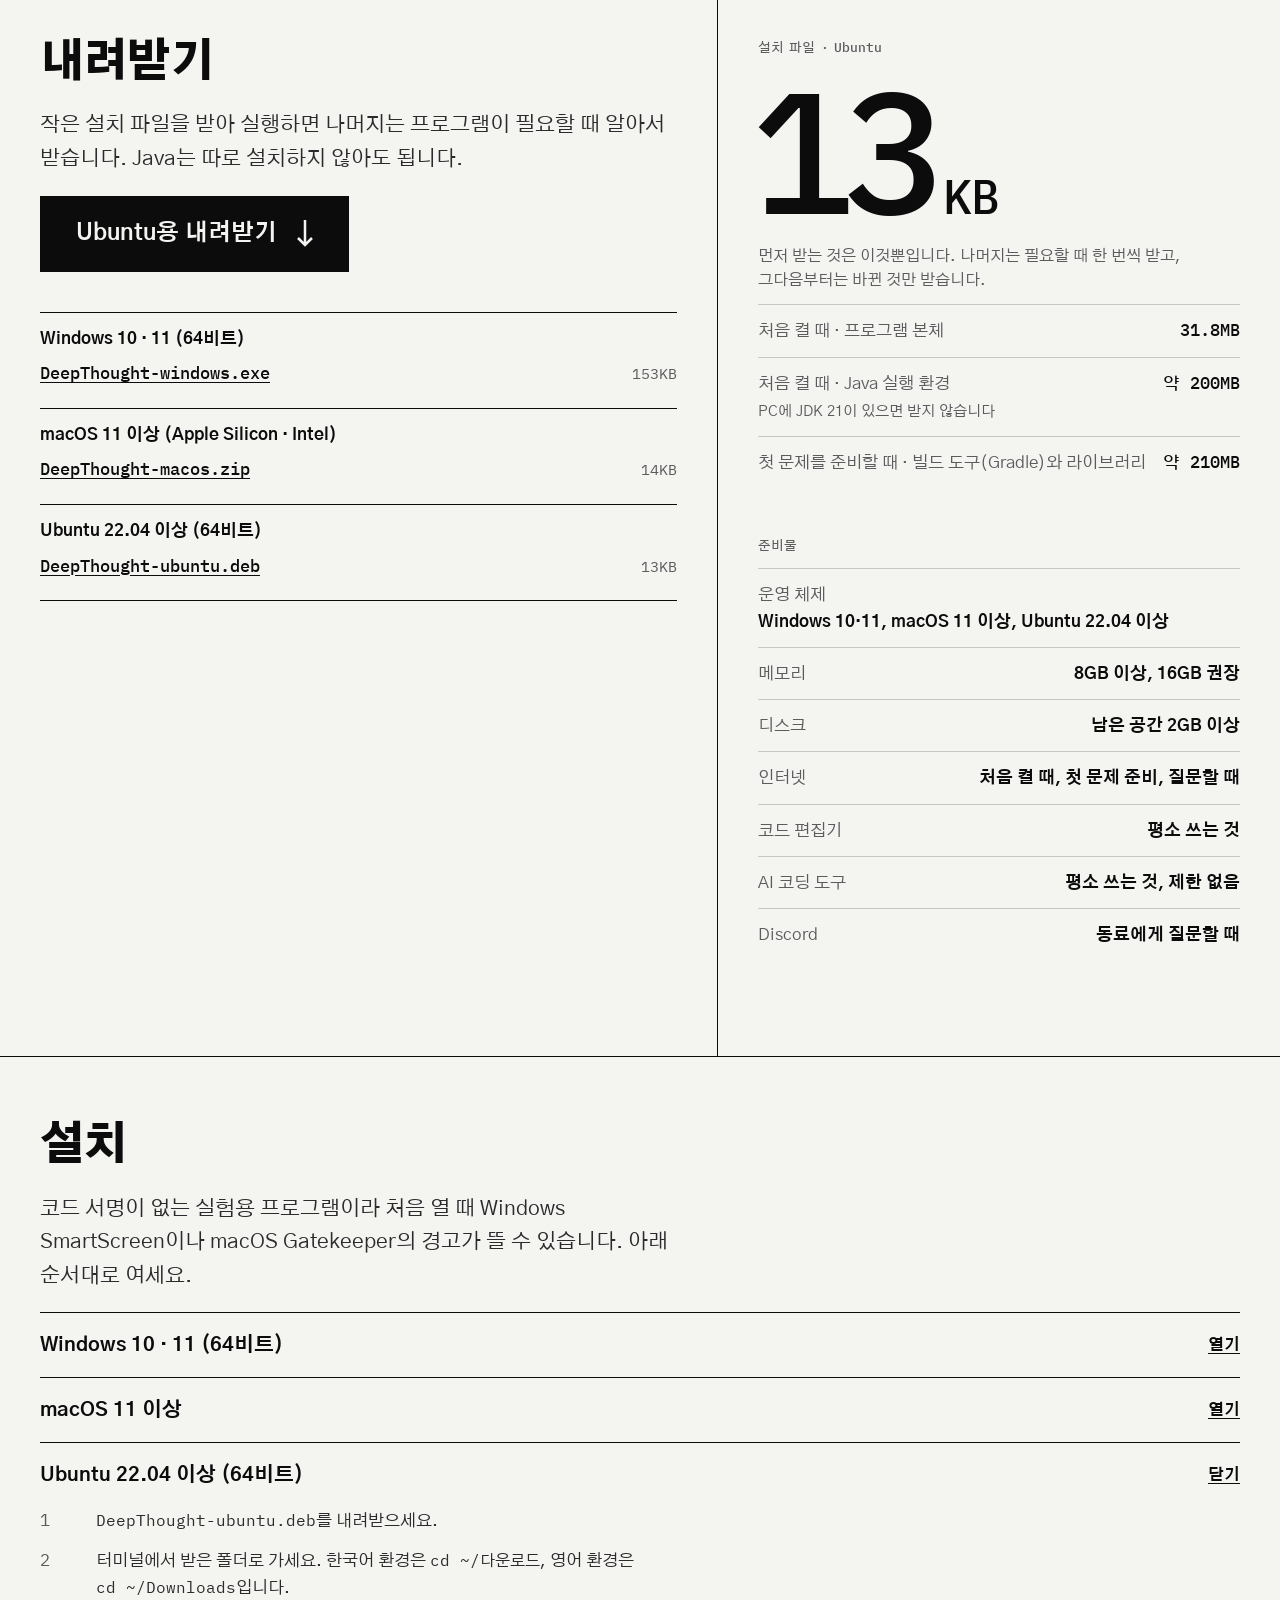
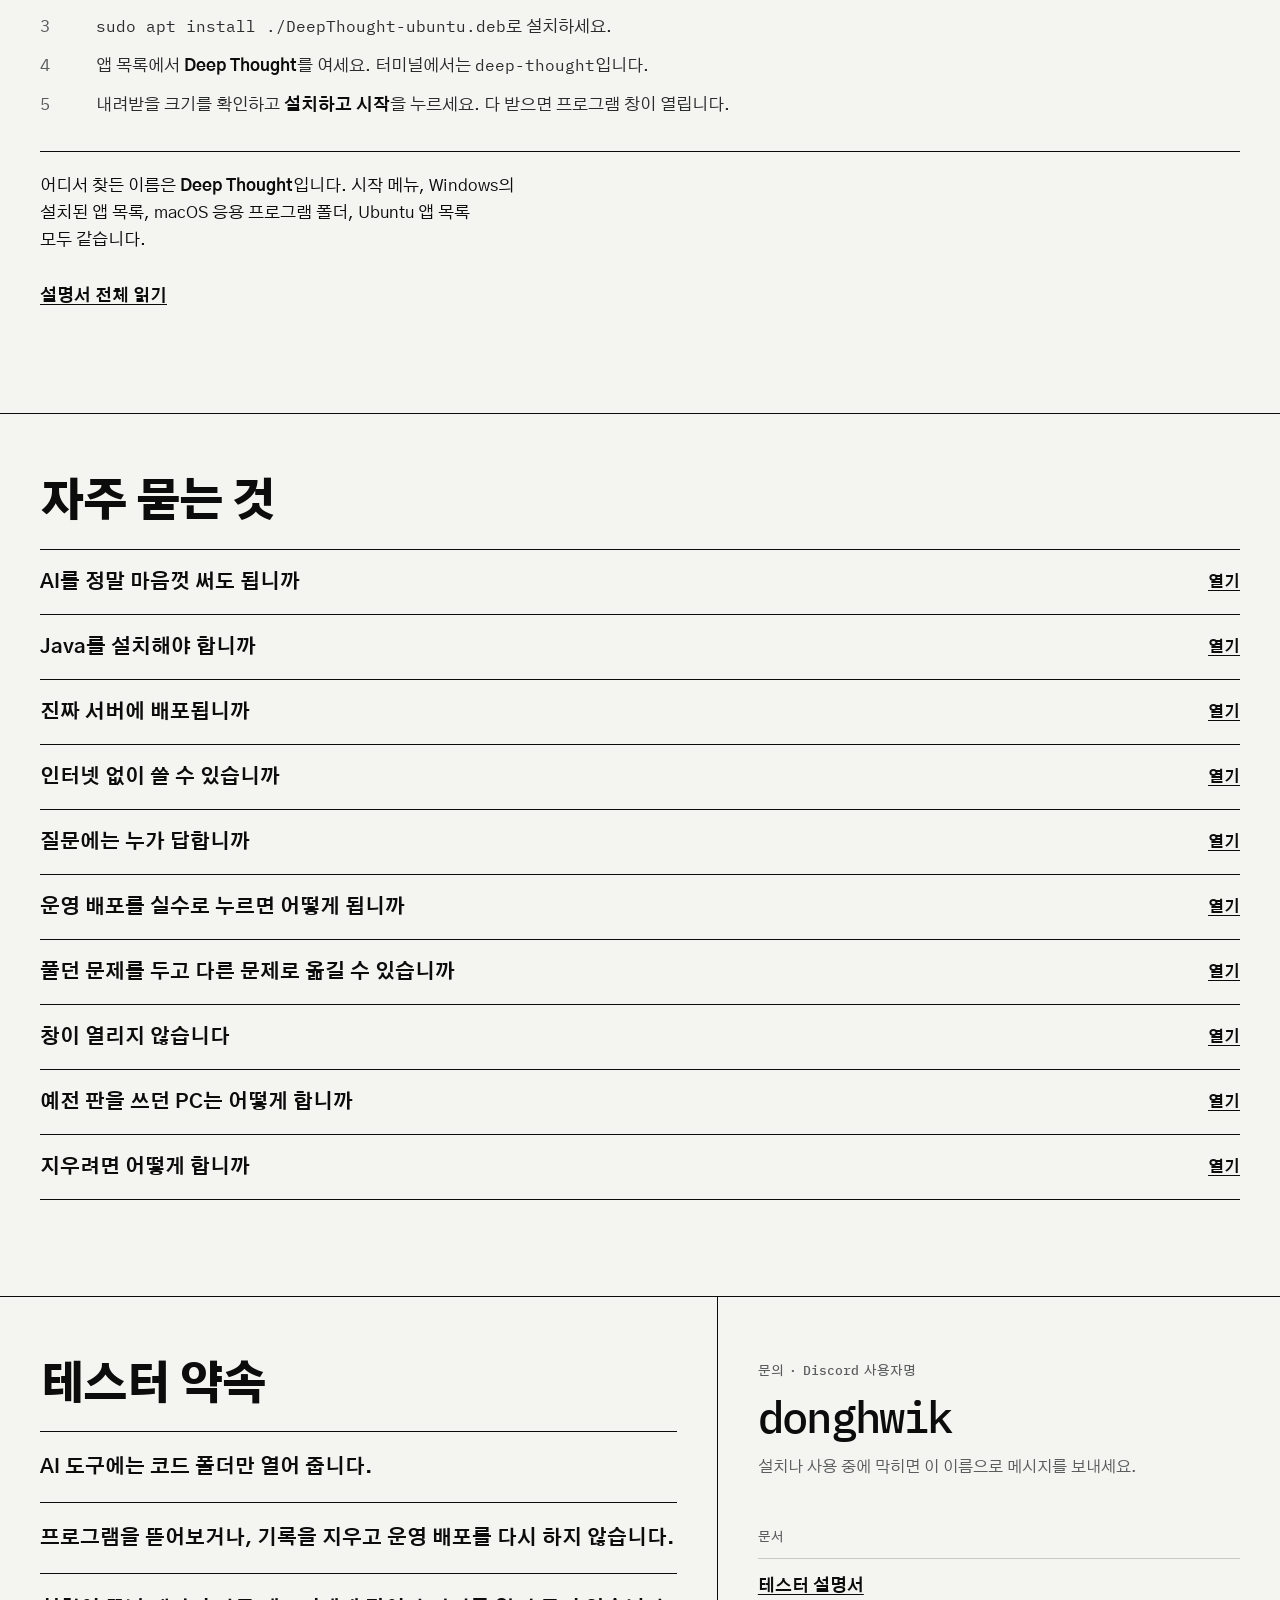
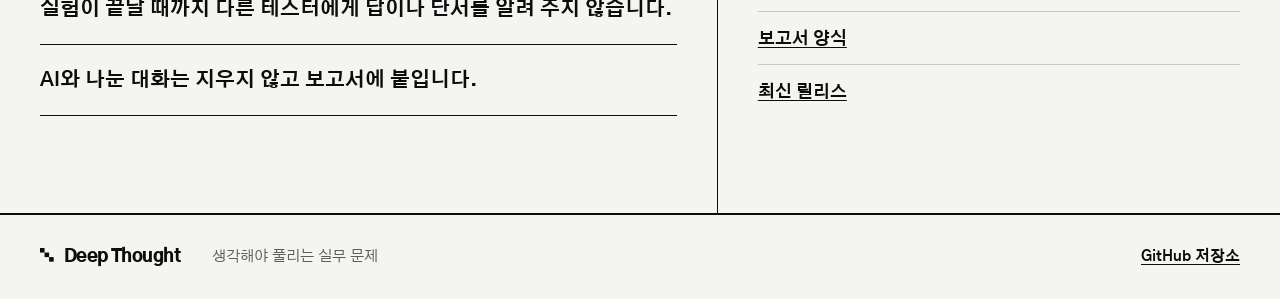
==== commit abaaeb7a: "docs: 0.3.2의 문제 바꾸기를 설명서와 자주 묻는 것에 적음 Co-Authored-By: Claude Opus 5.5 <noreply@anthropic.com>" ====
--- a/docs/index.html
+++ b/docs/index.html
@@ -277,6 +277,7 @@
     <details><summary>인터넷 없이 쓸 수 있습니까</summary><p>처음 켤 때, 첫 문제를 준비할 때, Discord로 질문할 때는 인터넷이 필요합니다. 필요한 파일을 모두 받은 뒤에는 인터넷이 없어도 켜집니다. 받다가 끊기면 다시 켜세요. 받던 데서 이어서 받습니다.</p></details>
     <details><summary>질문에는 누가 답합니까</summary><p>선생님이 동료 역할로 Discord에서 답합니다. 프로그램은 질문을 복사하고 Discord를 열기만 합니다. 저절로 보내는 것은 없습니다.</p></details>
     <details><summary>운영 배포를 실수로 누르면 어떻게 됩니까</summary><p>영향 분석 메모를 쓰고 확인 칸을 채운 뒤 시작 버튼을 눌러야 배포가 시작됩니다. 그 전에는 취소할 수 있습니다. 시작하면 되돌릴 수 없습니다.</p></details>
+    <details><summary>풀던 문제를 두고 다른 문제로 옮길 수 있습니까</summary><p>네. 기록 화면의 "문제 바꾸기"에서 고르면 됩니다. 하던 문제는 그대로 남고, 돌아오면 멈춘 곳부터 이어서 합니다. 로컬 확인이나 배포가 도는 중에는 옮길 수 없습니다.</p></details>
     <details><summary>창이 열리지 않습니다</summary><p>브라우저에서 <code>http://127.0.0.1:17300/</code>을 여세요. 그래도 안 되면 프로그램 아이콘을 다시 누르세요. 진행 상황은 그대로 남아 있습니다.</p></details>
     <details><summary>예전 판을 쓰던 PC는 어떻게 합니까</summary><p>0.2판이나 0.3.0판을 설치한 PC라면 예전 프로그램을 제거하고 새로 설치하세요. 예전 판은 Windows 설치된 앱 목록에서 “Deep Thought (IncidentSim)”, macOS에서 “IncidentSim”이라는 이름입니다. 예전 판의 기록은 새 판으로 옮겨지지 않으니, 풀던 문제가 있으면 제출할 파일을 먼저 받아 두고 선생님에게 물어보세요. 제거하는 방법은 <a href="https://github.com/camelcaramel/deep-thought#예전-판을-쓰던-pc">설명서</a>에 있습니다.</p></details>
     <details><summary>지우려면 어떻게 합니까</summary><p>프로그램을 지워도 기록과 코드 폴더는 남습니다. 그것까지 지우려면 제출할 파일을 받아 둔 뒤 프로그램 안의 “데이터 모두 지우기”를 먼저 누르세요. 그다음 프로그램을 제거하세요.</p>
--- a/docs/assets/site.css
+++ b/docs/assets/site.css
@@ -30,7 +30,7 @@
 /* 머리줄 */
 .header { position: sticky; top: 0; z-index: 20; display: flex; align-items: center; justify-content: space-between; gap: 0 var(--space-8); min-height: var(--header-height); padding: 0 var(--pad); background: var(--ground); color: var(--ink); border-bottom: var(--rule-strong) solid var(--ink); }
 .header-main { display: flex; align-items: center; gap: var(--space-5); }
-.brand { display: inline-flex; align-items: baseline; gap: 10px; min-height: var(--target-min); font-size: 18px; font-weight: 900; letter-spacing: -0.03em; text-decoration: none; white-space: nowrap; }
+.brand { display: inline-grid; grid-auto-flow: column; align-items: baseline; align-content: center; column-gap: 10px; min-height: var(--target-min); font-size: 18px; font-weight: 900; letter-spacing: -0.03em; text-decoration: none; white-space: nowrap; } /* 로고와 글자는 바닥선에 맞추고, 그 묶음은 칸 가운데에 둔다 */
 .brand svg { width: 0.76em; height: 0.76em; flex: none; } /* 로고를 대문자 높이에 맞춰 글자 바닥선에 붙인다 */
 .m { fill: var(--ink); }
 .nav { display: flex; gap: 0 28px; }
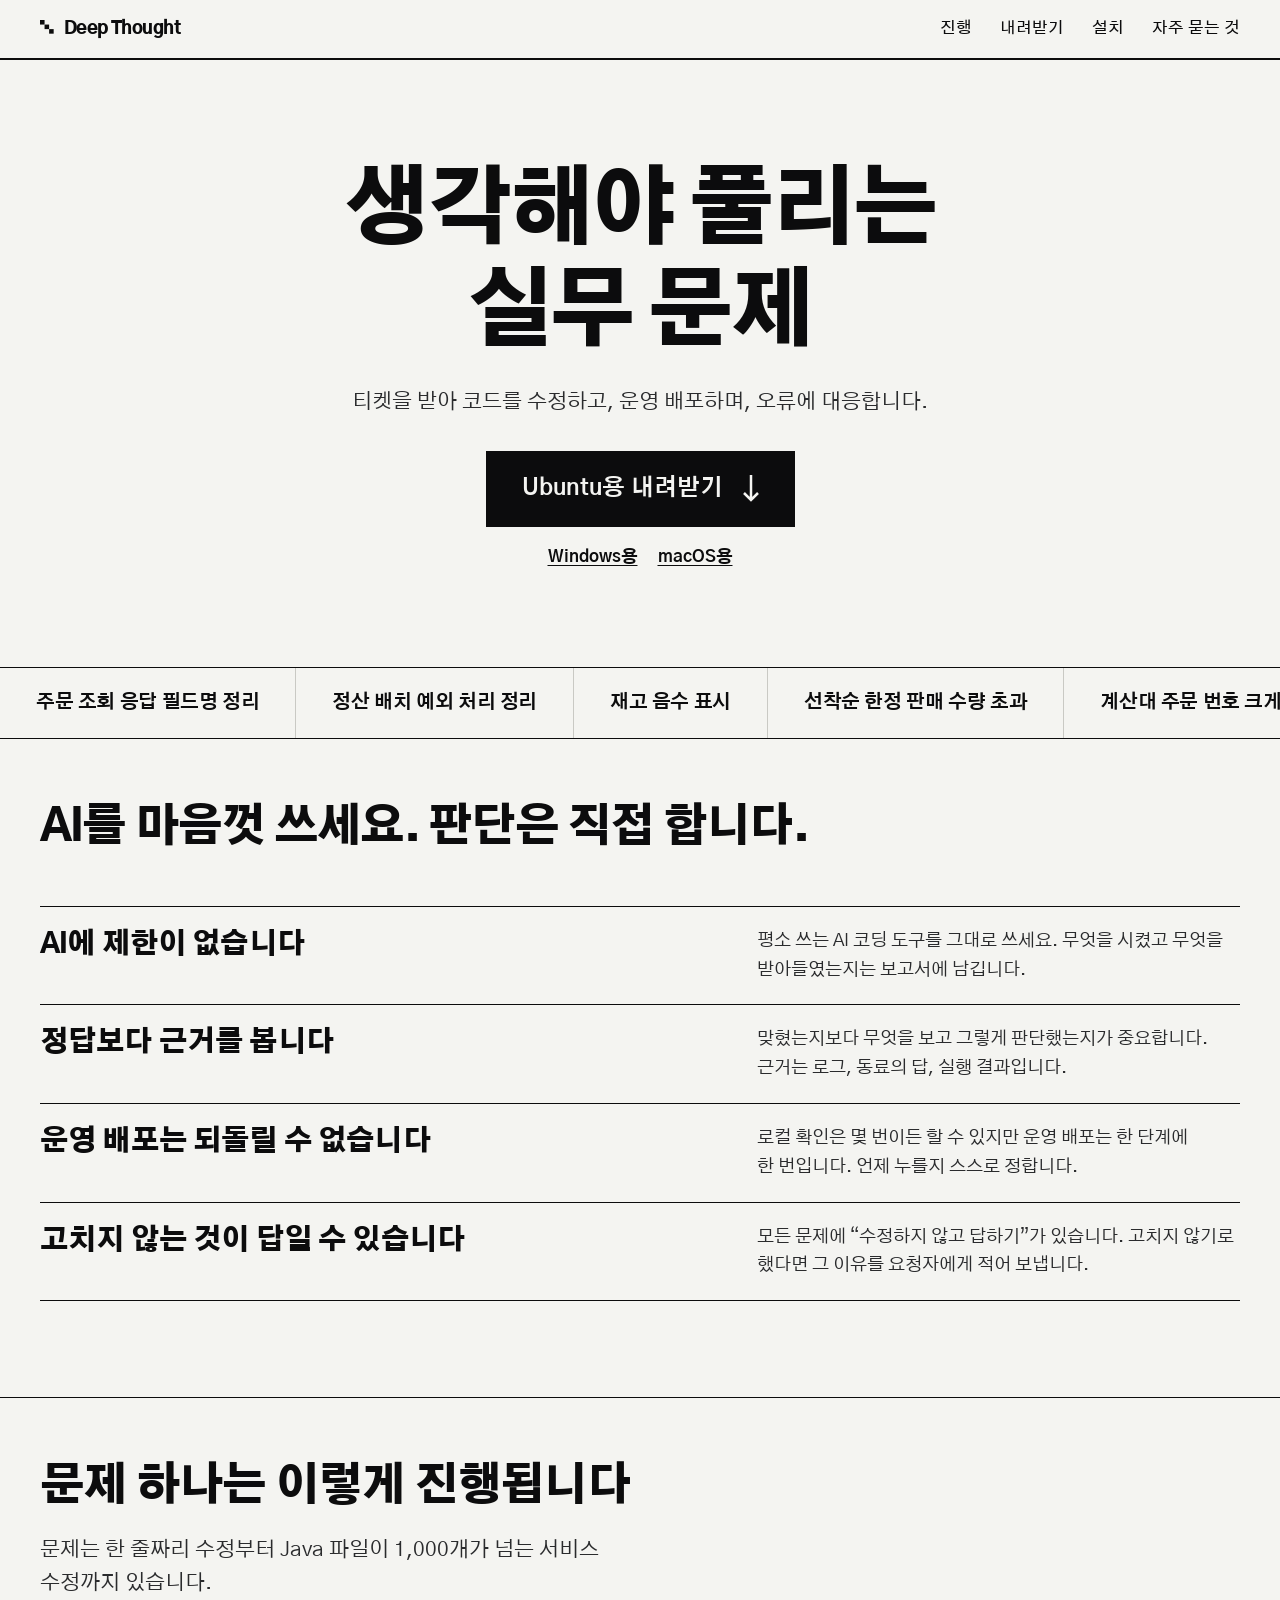
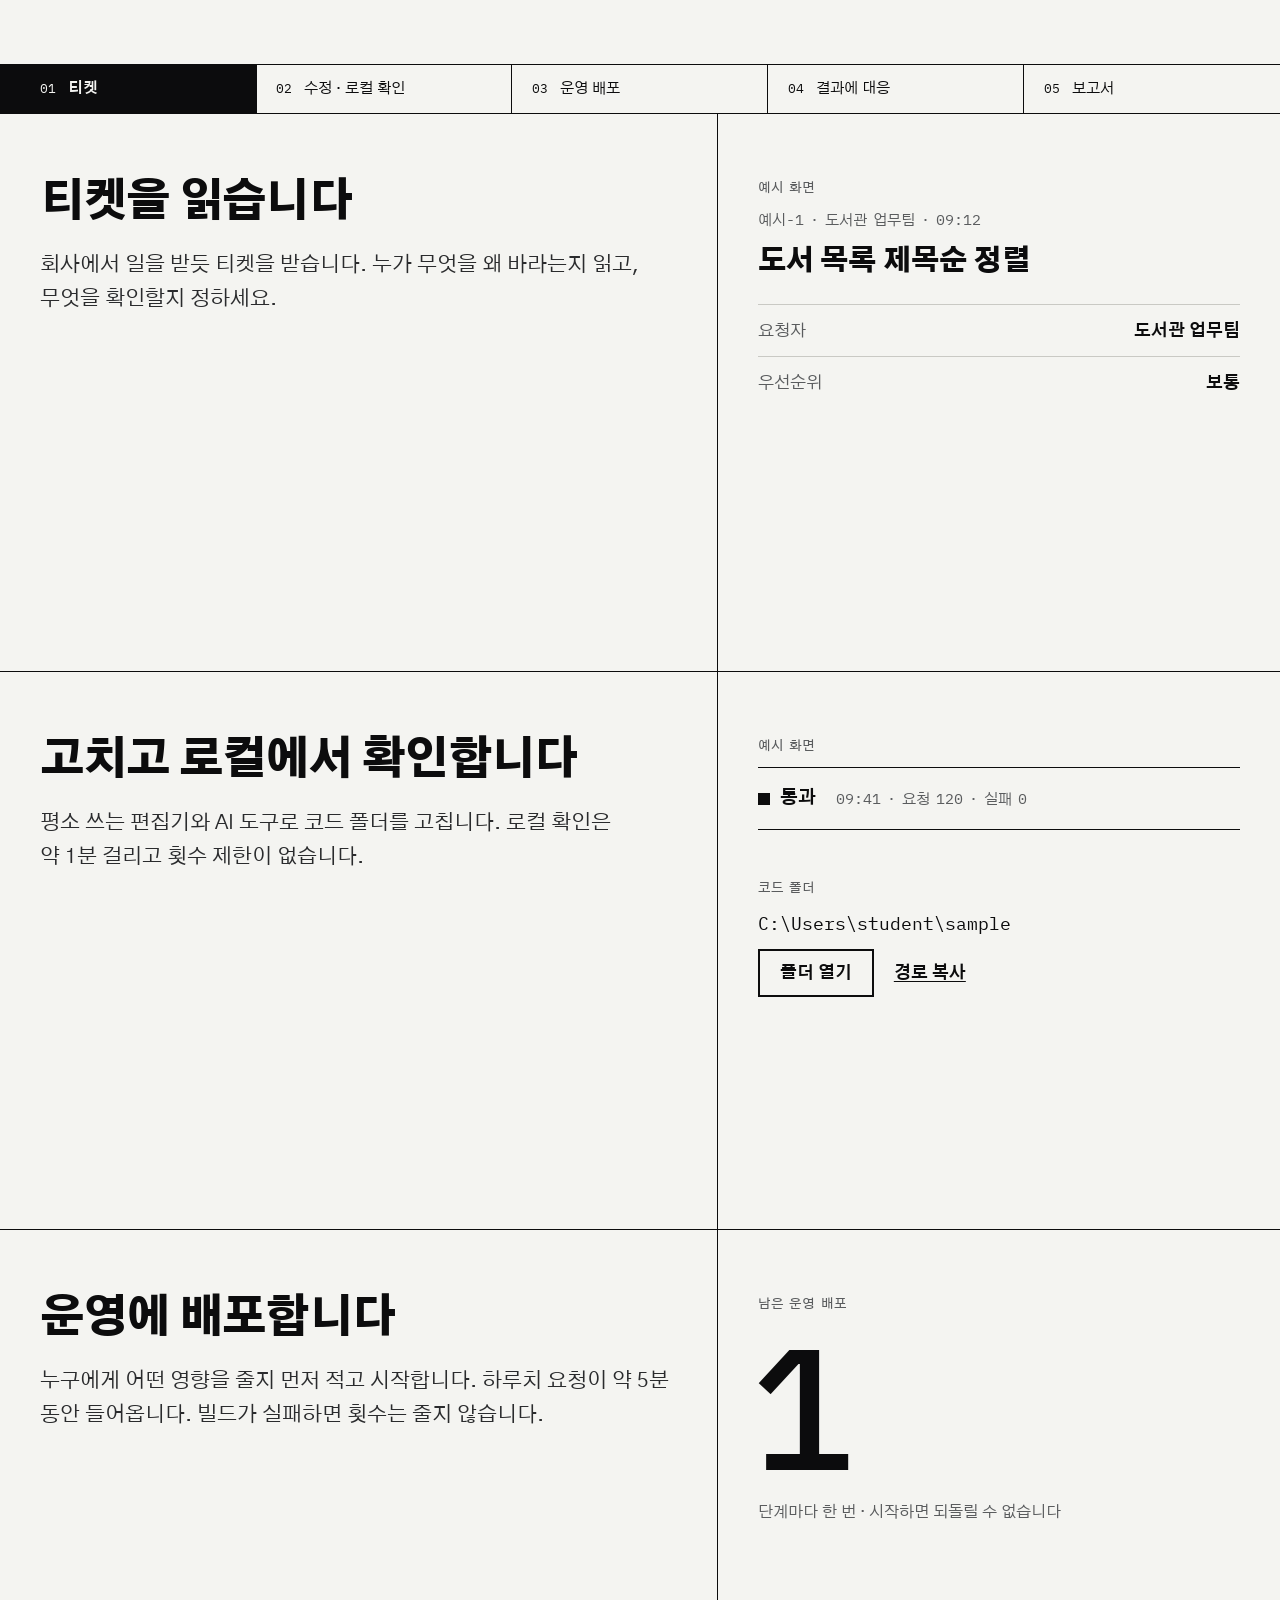
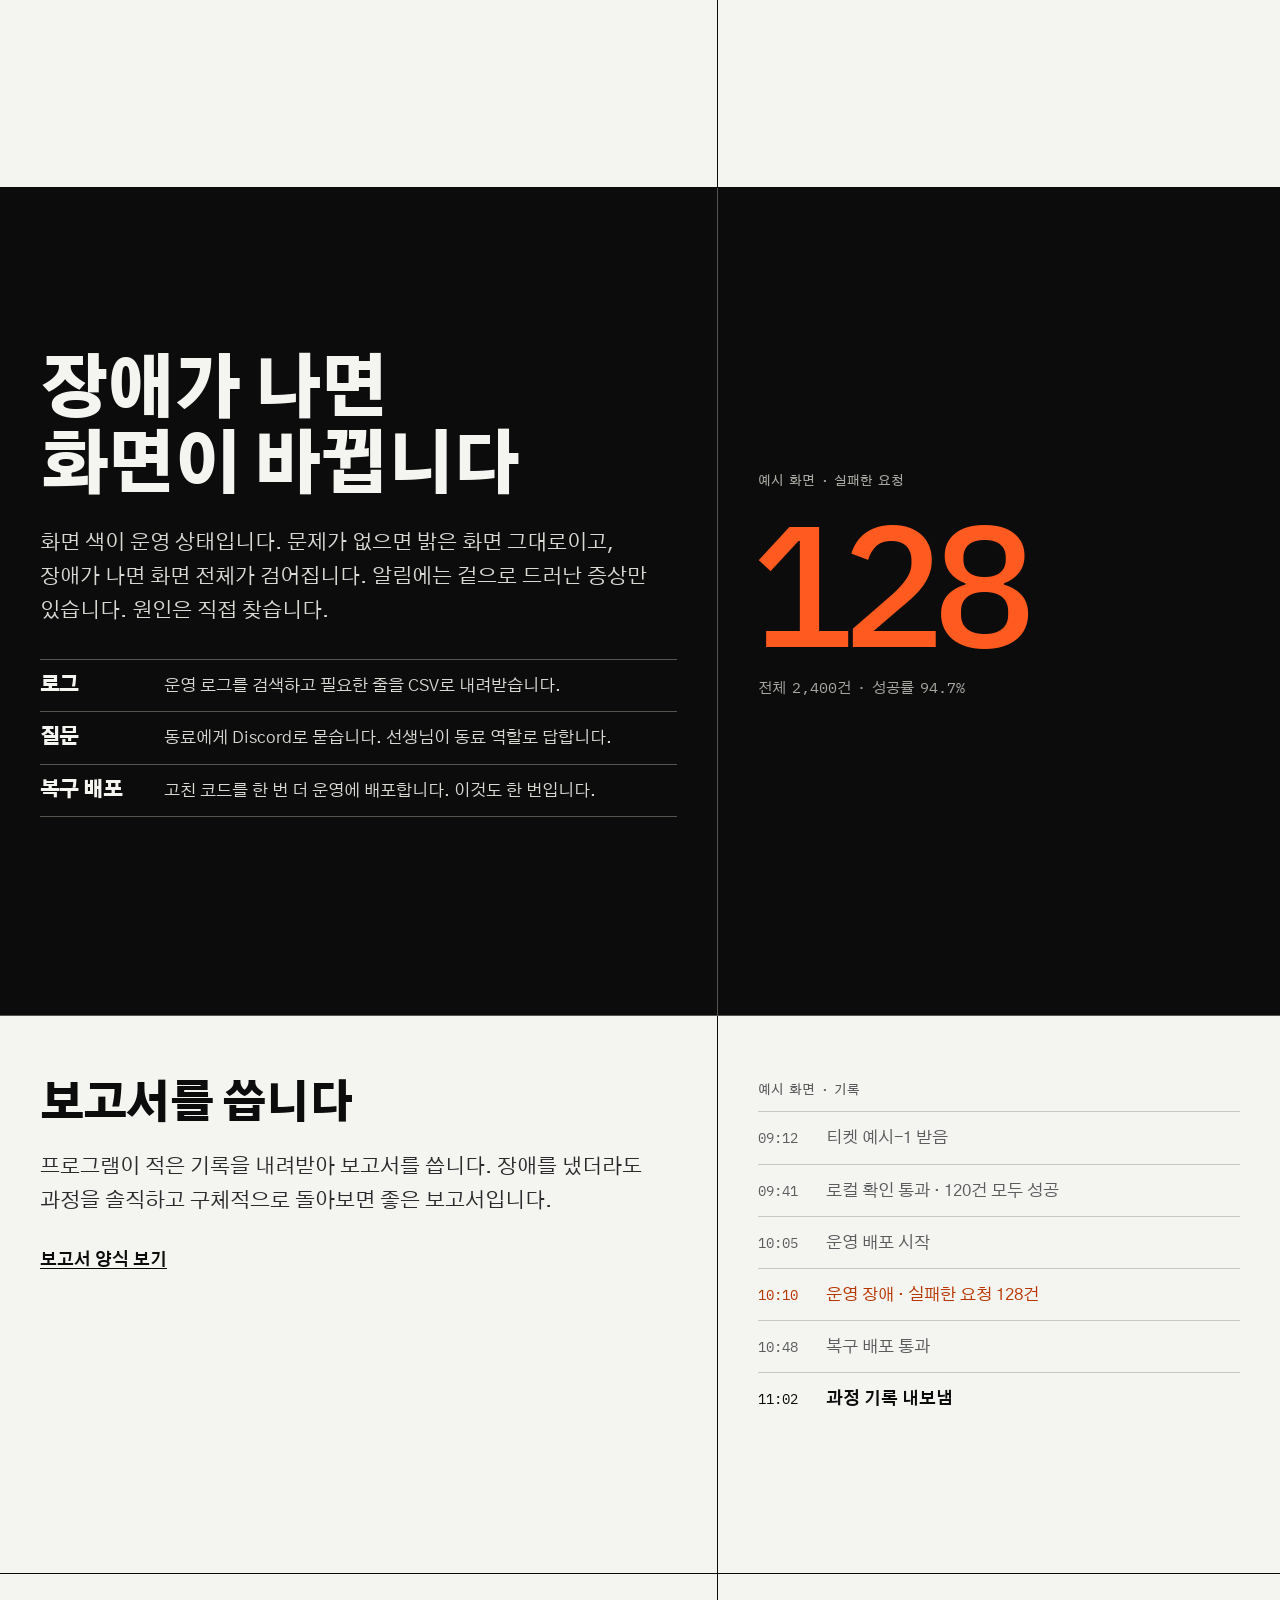
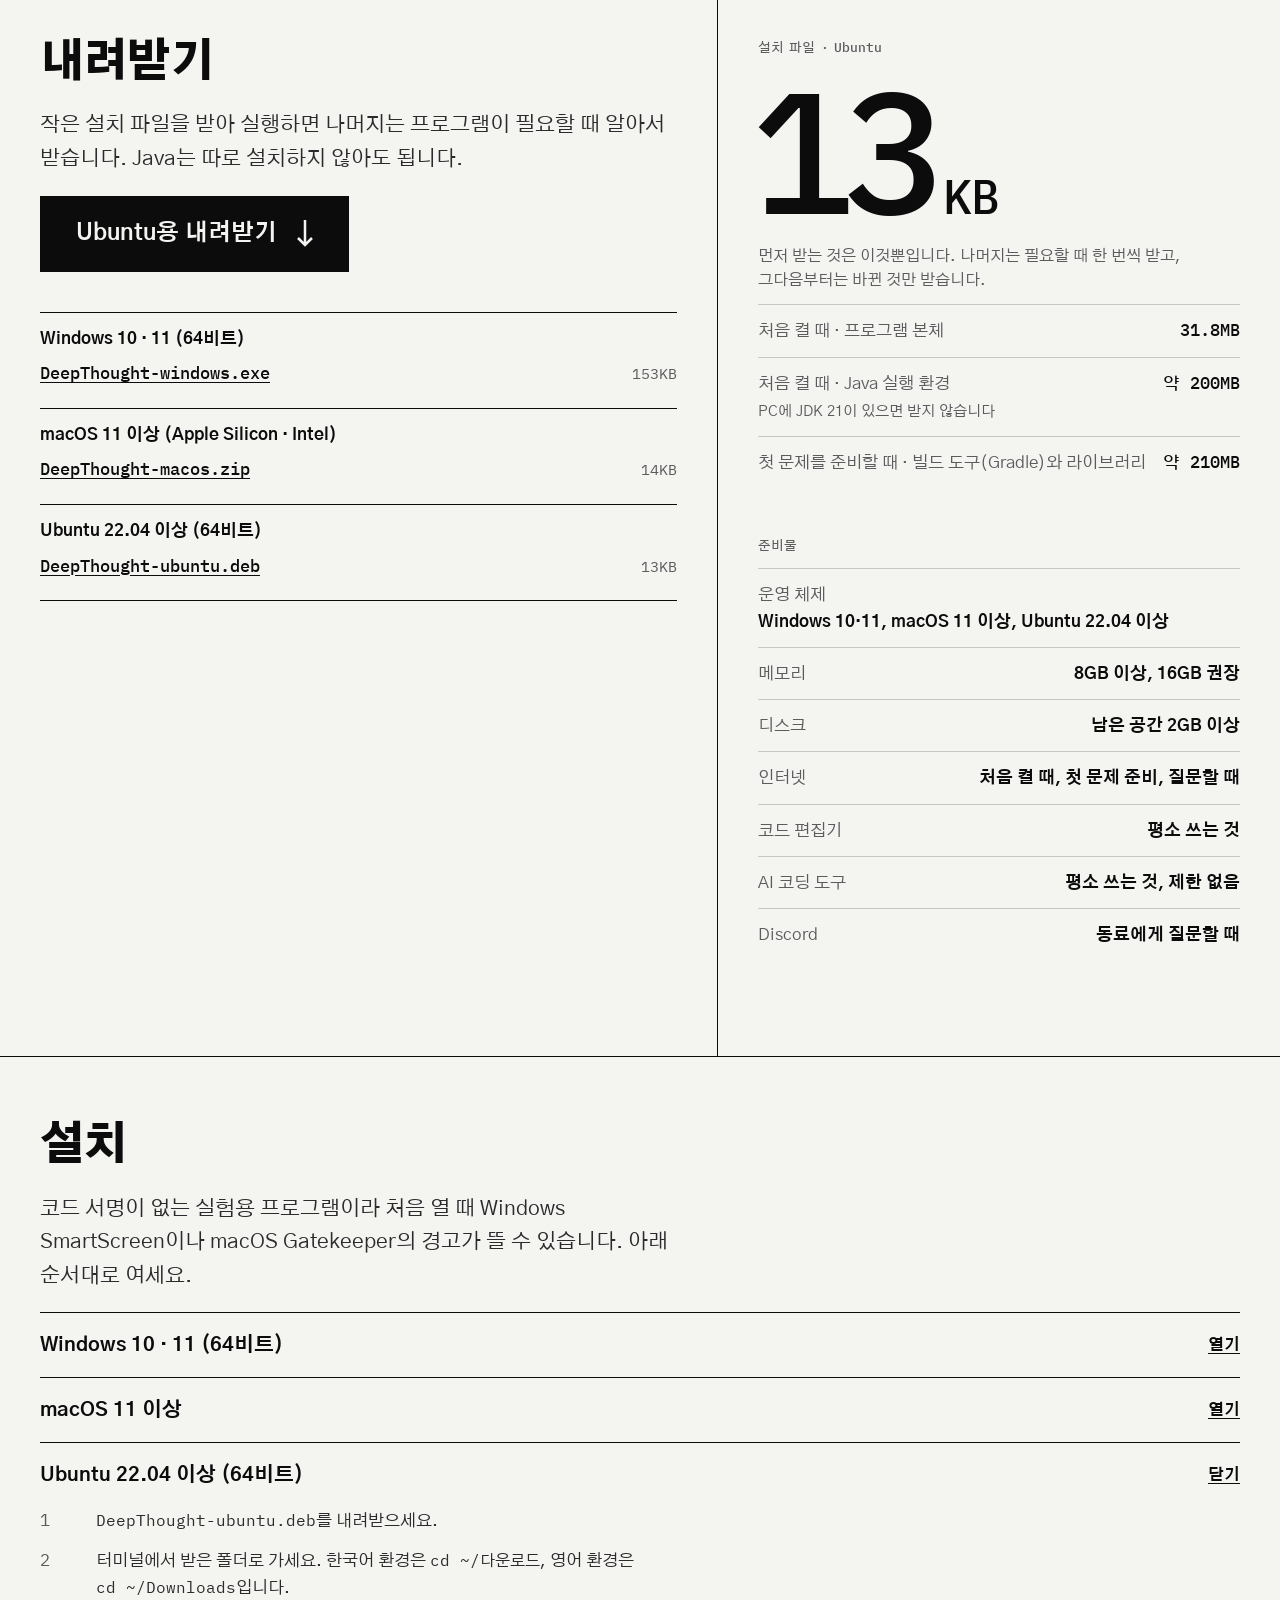
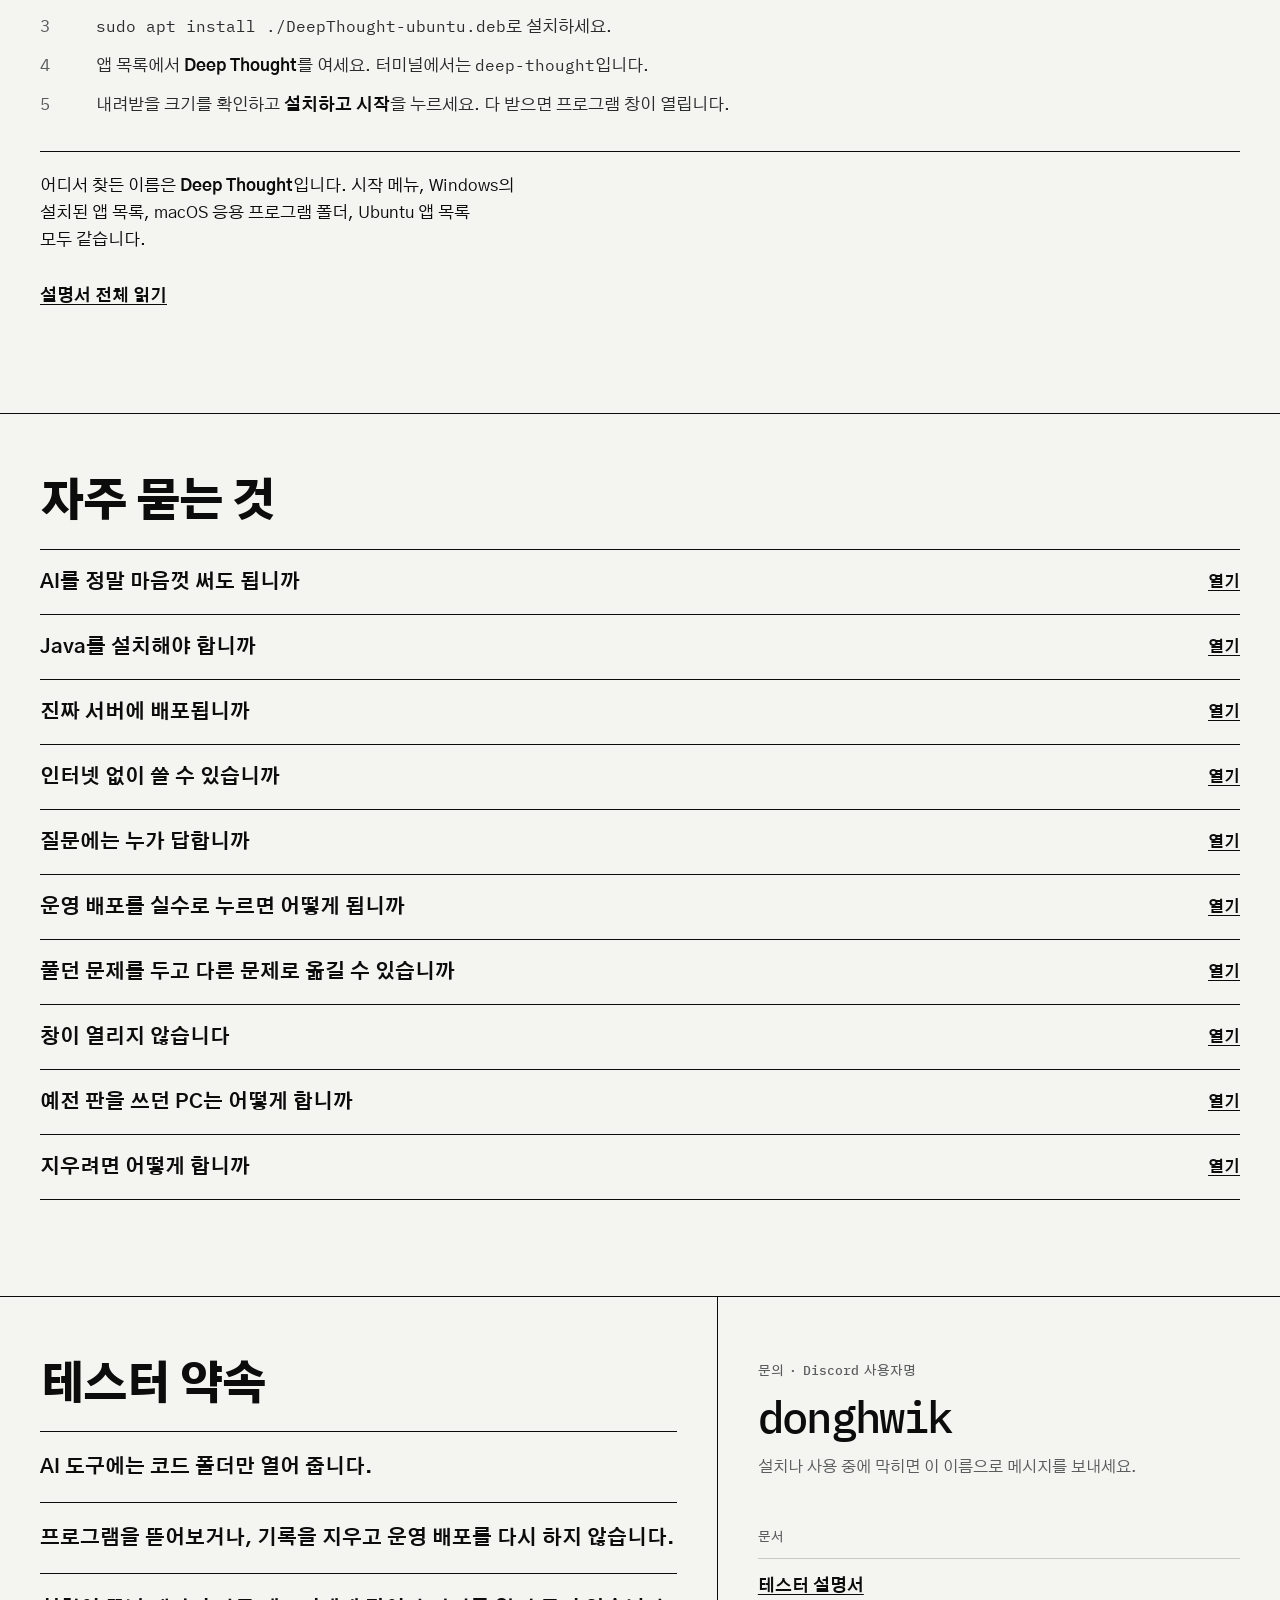
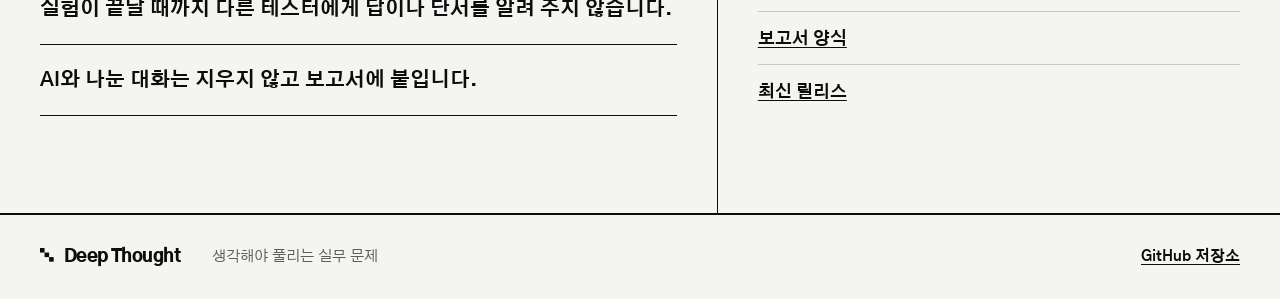
==== commit dfb0c215: "소개 페이지: 0.4.0의 새 문제 두 개를 문제 목록에 더함 Co-Authored-By: Claude Opus 5.5 <noreply@anthropic.com>" ====
--- a/docs/index.html
+++ b/docs/index.html
@@ -64,6 +64,8 @@
       <li>정산 배치 예외 처리 정리</li>
       <li>재고 음수 표시</li>
       <li>선착순 한정 판매 수량 초과</li>
+      <li>계산대 주문 번호 크게</li>
+      <li>주문 화면 코드 정리</li>
     </ul>
   </div>
 </section>
